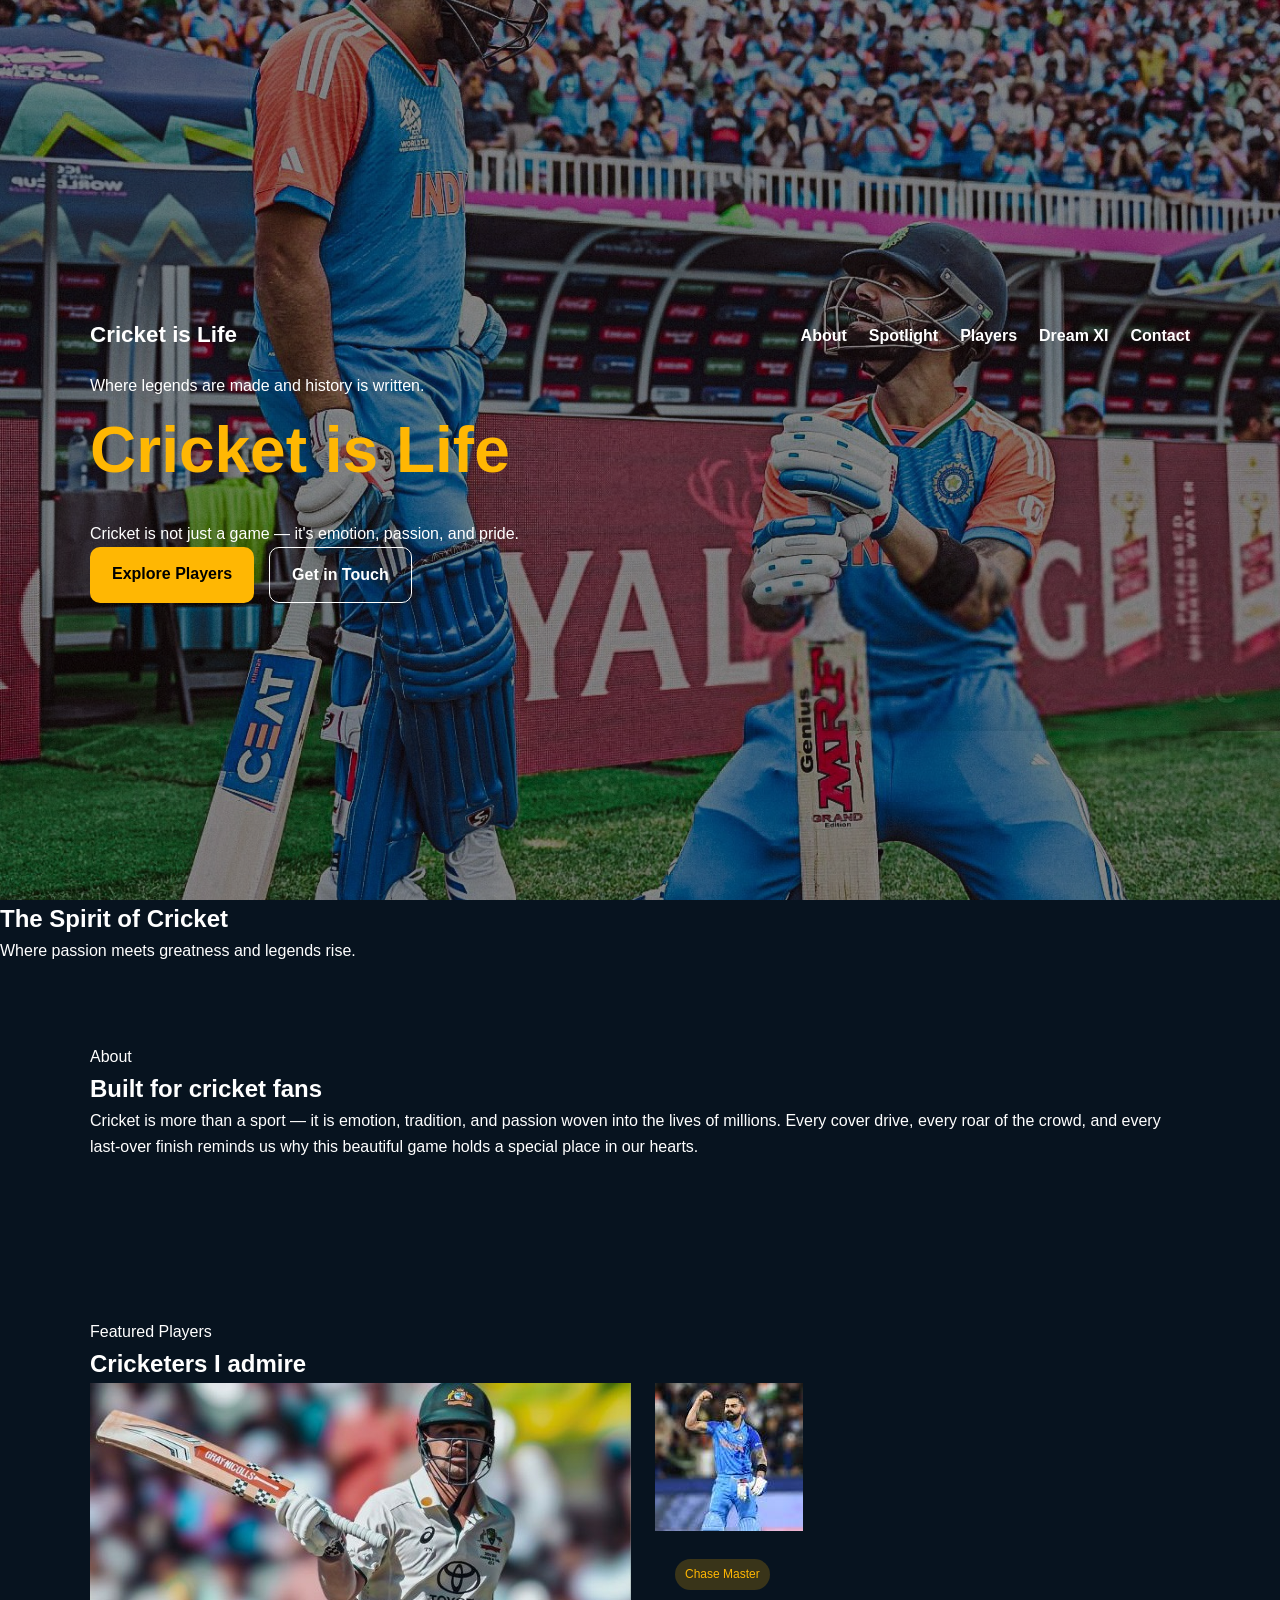
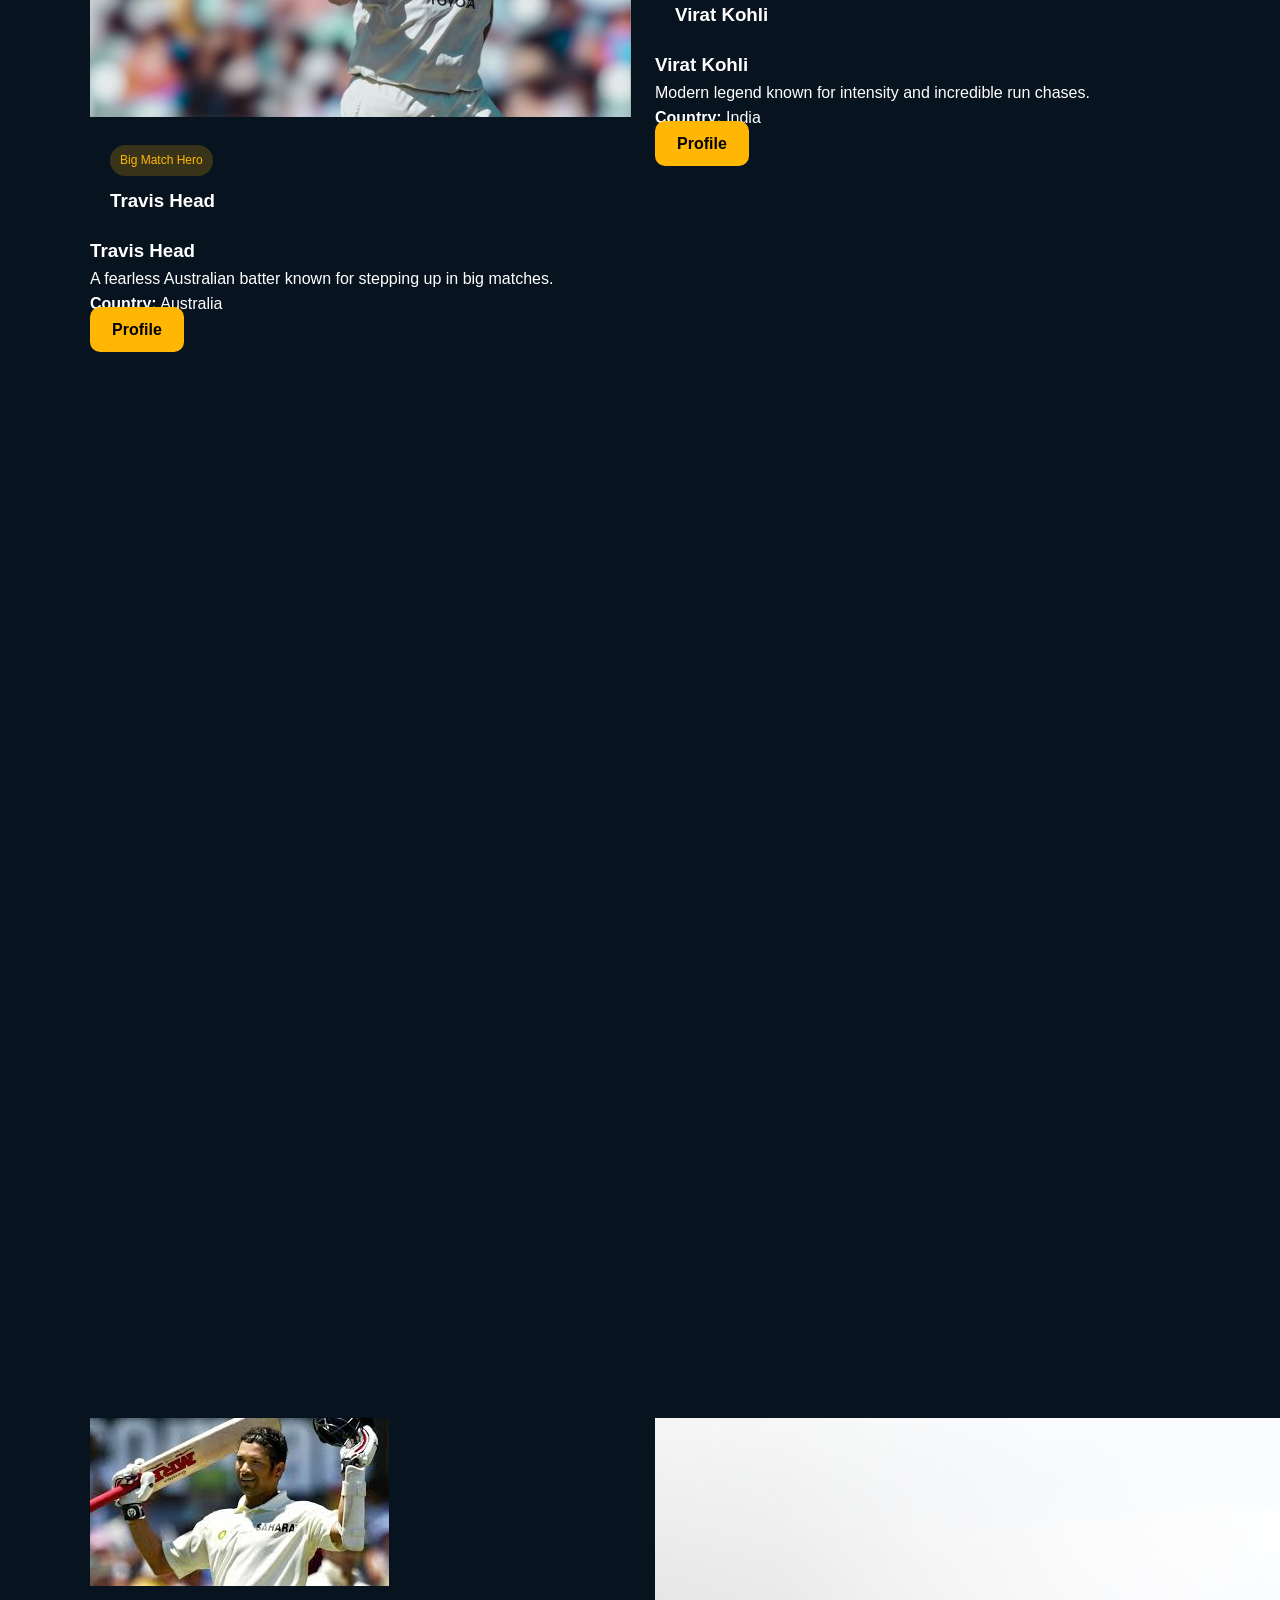
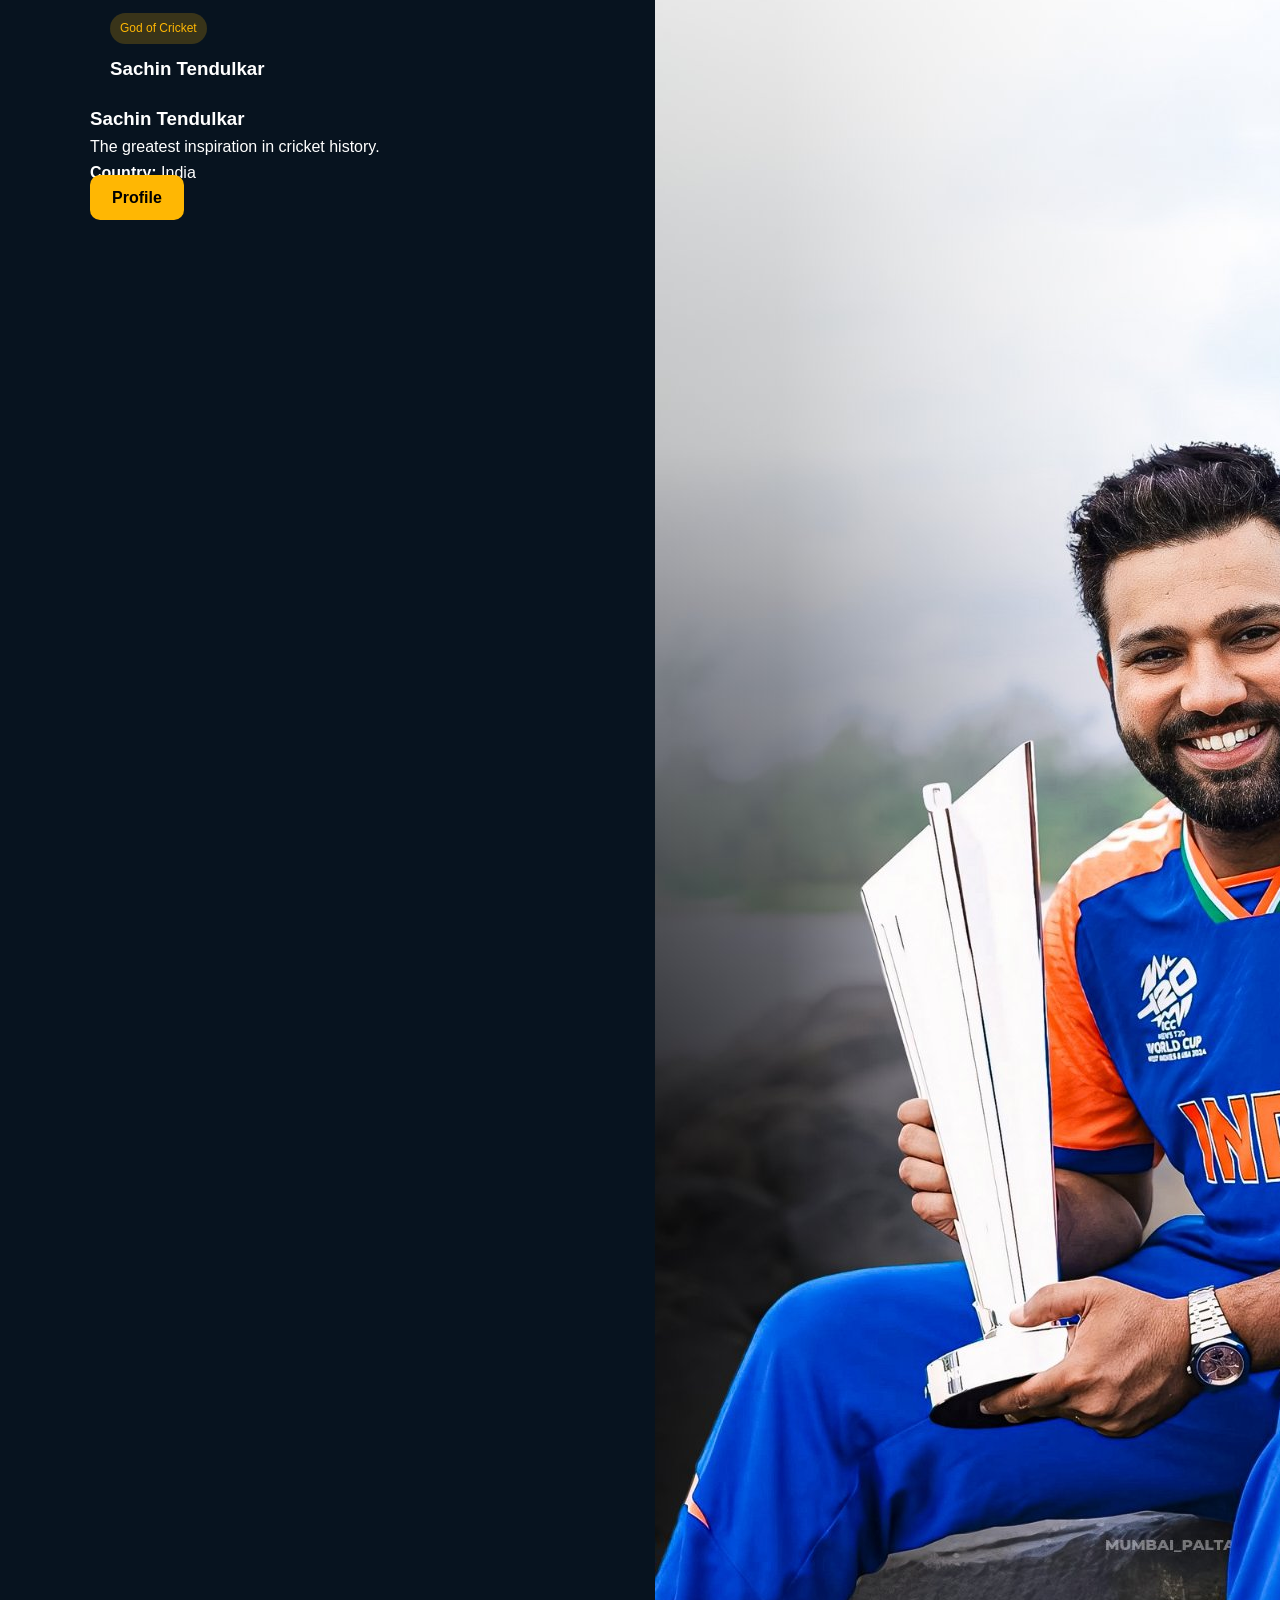
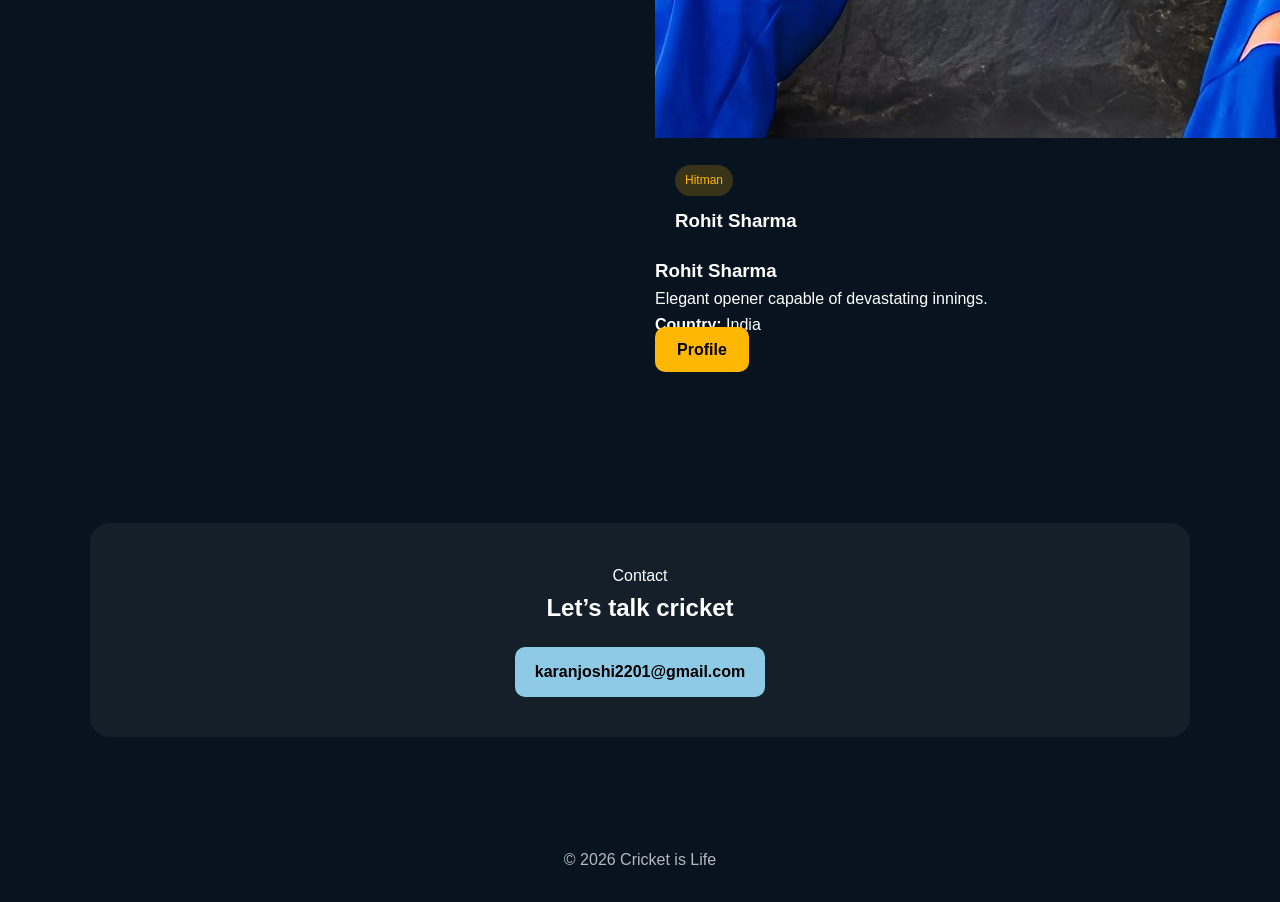
==== index.html @ 0ea95183 "Update index.html" ====
<!DOCTYPE html>
<html lang="en">
<head>
<meta charset="UTF-8">
<meta name="viewport" content="width=device-width, initial-scale=1.0">
<title>Cricket is Life</title>
<link rel="stylesheet" href="style.css">
</head>

<body>

<header class="hero">
<div class="overlay"></div>

<div class="container">

<nav class="navbar">

<div class="logo">Cricket is Life</div>

<button class="menu-toggle" id="menu-toggle">☰</button>

<div class="nav-links" id="nav-links">
<a href="#about">About</a>
<a href="#spotlight">Spotlight</a>
<a href="#players">Players</a>
<a href="#dream-xi">Dream XI</a>
<a href="#contact">Contact</a>
</div>

</nav>

<div class="hero-content">

<p class="hero-text">Where legends are made and history is written.</p>

<h1 class="hero-title">Cricket is Life</h1>

<p class="hero-text">
Cricket is not just a game — it's emotion, passion, and pride.
</p>

<div class="hero-buttons">
<a href="#players" class="btn btn-primary">Explore Players</a>
<a href="#contact" class="btn btn-secondary">Get in Touch</a>
</div>

</div>
</div>
</header>

<section class="stadium-banner">
<div class="stadium-overlay">
<div class="stadium-content">
<h2>The Spirit of Cricket</h2>
<p>Where passion meets greatness and legends rise.</p>
</div>
</div>
</section>

<main>

<section id="about" class="section about">

<div class="container">

<div class="section-header">
<p class="section-label">About</p>
<h2>Built for cricket fans</h2>
</div>

<p>
Cricket is more than a sport — it is emotion, tradition, and passion woven
into the lives of millions. Every cover drive, every roar of the crowd,
and every last-over finish reminds us why this beautiful game holds a
special place in our hearts.
</p>

</div>
</section>

<section id="players" class="section players">

<div class="container">

<div class="section-header">
<p class="section-label">Featured Players</p>
<h2>Cricketers I admire</h2>
</div>

<div class="card-grid">

<!-- Travis Head -->

<div class="flip-card">
<div class="flip-card-inner">

<div class="flip-card-front">
<img src="head.jpg">
<div class="card-content">
<span class="badge">Big Match Hero</span>
<h3>Travis Head</h3>
</div>
</div>

<div class="flip-card-back">
<h3>Travis Head</h3>
<p>A fearless Australian batter known for stepping up in big matches.</p>
<p><strong>Country:</strong> Australia</p>
<a href="head.html" class="btn btn-primary">Profile</a>
</div>

</div>
</div>

<!-- Virat -->

<div class="flip-card">
<div class="flip-card-inner">

<div class="flip-card-front">
<img src="virat.jpg">
<div class="card-content">
<span class="badge">Chase Master</span>
<h3>Virat Kohli</h3>
</div>
</div>

<div class="flip-card-back">
<h3>Virat Kohli</h3>
<p>Modern legend known for intensity and incredible run chases.</p>
<p><strong>Country:</strong> India</p>
<a href="virat.html" class="btn btn-primary">Profile</a>
</div>

</div>
</div>

<!-- Dhoni -->

<div class="flip-card">
<div class="flip-card-inner">

<div class="flip-card-front">
<img src="dhoni.jpg">
<div class="card-content">
<span class="badge">Finisher</span>
<h3>MS Dhoni</h3>
</div>
</div>

<div class="flip-card-back">
<h3>MS Dhoni</h3>
<p>The calmest captain cricket has ever seen.</p>
<p><strong>Country:</strong> India</p>
<a href="dhoni.html" class="btn btn-primary">Profile</a>
</div>

</div>
</div>

<!-- Sachin -->

<div class="flip-card">
<div class="flip-card-inner">

<div class="flip-card-front">
<img src="sachin.jpg">
<div class="card-content">
<span class="badge">God of Cricket</span>
<h3>Sachin Tendulkar</h3>
</div>
</div>

<div class="flip-card-back">
<h3>Sachin Tendulkar</h3>
<p>The greatest inspiration in cricket history.</p>
<p><strong>Country:</strong> India</p>
<a href="sachin.html" class="btn btn-primary">Profile</a>
</div>

</div>
</div>

<!-- Rohit -->

<div class="flip-card">
<div class="flip-card-inner">

<div class="flip-card-front">
<img src="rohit.jpg">
<div class="card-content">
<span class="badge">Hitman</span>
<h3>Rohit Sharma</h3>
</div>
</div>

<div class="flip-card-back">
<h3>Rohit Sharma</h3>
<p>Elegant opener capable of devastating innings.</p>
<p><strong>Country:</strong> India</p>
<a href="rohit.html" class="btn btn-primary">Profile</a>
</div>

</div>
</div>

<!-- ABD -->

<div class="flip-card">
<div class="flip-card-inner">

<div class="flip-card-front">
<img src="abd.jpg">
<div class="card-content">
<span class="badge">Mr 360</span>
<h3>AB de Villiers</h3>
</div>
</div>

<div class="flip-card-back">
<h3>AB de Villiers</h3>
<p>The most creative batter of modern cricket.</p>
<p><strong>Country:</strong> South Africa</p>
<a href="abd.html" class="btn btn-primary">Profile</a>
</div>

</div>
</div>

</div>
</div>
</section>

<section id="contact" class="section contact">
<div class="container">
<div class="contact-box">
<p class="section-label">Contact</p>
<h2>Let’s talk cricket</h2>
<a href="mailto:karanjoshi2201@gmail.com" class="contact-button">
karanjoshi2201@gmail.com
</a>
</div>
</div>
</section>

</main>

<footer class="footer">
<p>© 2026 Cricket is Life</p>
</footer>

<script>

const menuToggle=document.getElementById("menu-toggle");
const navLinks=document.getElementById("nav-links");

menuToggle.addEventListener("click",()=>{
navLinks.classList.toggle("show");
});

</script>

</body>
</html>
---- style.css ----
*{
margin:0;
padding:0;
box-sizing:border-box;
}

html{
scroll-behavior:smooth;
}

body{
font-family:Arial,sans-serif;
background:#07131f;
color:white;
line-height:1.6;
}

.container{
width:min(1100px,92%);
margin:auto;
}

.section{
padding:80px 0;
}

.navbar{
position:sticky;
top:0;
display:flex;
justify-content:space-between;
align-items:center;
padding:20px 0;
z-index:1000;
}

.logo{
font-weight:800;
font-size:1.4rem;
}

.nav-links{
display:flex;
gap:22px;
}

.nav-links a{
color:white;
text-decoration:none;
font-weight:700;
}

.menu-toggle{
display:none;
font-size:1.5rem;
background:none;
border:none;
color:white;
cursor:pointer;
}

.hero{
min-height:100vh;
background:url("vk-rs-background.jpg") center/cover no-repeat;
display:flex;
align-items:center;
position:relative;
}

.overlay{
position:absolute;
inset:0;
background:rgba(0,0,0,.45);
}

.hero-content{
position:relative;
z-index:2;
}

.hero-title{
font-size:4rem;
margin-bottom:20px;
color:#ffb703;
}

.hero-buttons{
display:flex;
gap:15px;
}

.btn{
padding:14px 22px;
border-radius:10px;
text-decoration:none;
font-weight:bold;
}

.btn-primary{
background:#ffb703;
color:black;
}

.btn-secondary{
border:1px solid white;
color:white;
}

.card-grid{
display:grid;
grid-template-columns:repeat(3,1fr);
gap:24px;
}

.player-card{
background:rgba(255,255,255,.05);
border-radius:18px;
overflow:hidden;
transition:.35s;
}

.player-card img{
width:100%;
height:240px;
object-fit:cover;
}

.player-card:hover{
transform:translateY(-10px);
box-shadow:0 20px 40px rgba(0,0,0,.5);
}

.card-content{
padding:20px;
}

.badge{
display:inline-block;
background:#ffb70333;
color:#ffb703;
padding:6px 10px;
border-radius:999px;
font-size:.75rem;
margin-bottom:10px;
}

.spotlight-card{
display:grid;
grid-template-columns:1fr 1fr;
gap:30px;
background:rgba(255,255,255,.05);
border-radius:20px;
overflow:hidden;
}

.spotlight-image img{
height:350px;
object-fit:cover;
}

.spotlight-content{
padding:30px;
}

.dream-grid{
display:grid;
grid-template-columns:repeat(3,1fr);
gap:20px;
}

.dream-card{
background:rgba(255,255,255,.05);
padding:22px;
border-radius:18px;
}

.contact-box{
text-align:center;
background:rgba(255,255,255,.05);
padding:40px;
border-radius:20px;
}

.contact-button{
display:inline-block;
margin-top:20px;
background:#8ecae6;
color:black;
padding:12px 20px;
border-radius:10px;
text-decoration:none;
font-weight:bold;
}

.footer{
text-align:center;
padding:30px 0;
opacity:.7;
}

.reveal{
opacity:0;
transform:translateY(40px);
transition:1s;
}

.reveal.active{
opacity:1;
transform:translateY(0);
}

@media(max-width:768px){

.menu-toggle{
display:block;
}

.nav-links{
display:none;
flex-direction:column;
background:#07131f;
position:absolute;
top:70px;
right:0;
padding:20px;
border-radius:12px;
}

.nav-links.show{
display:flex;
}

.card-grid,
.dream-grid,
.spotlight-card{
grid-template-columns:1fr;
}

}
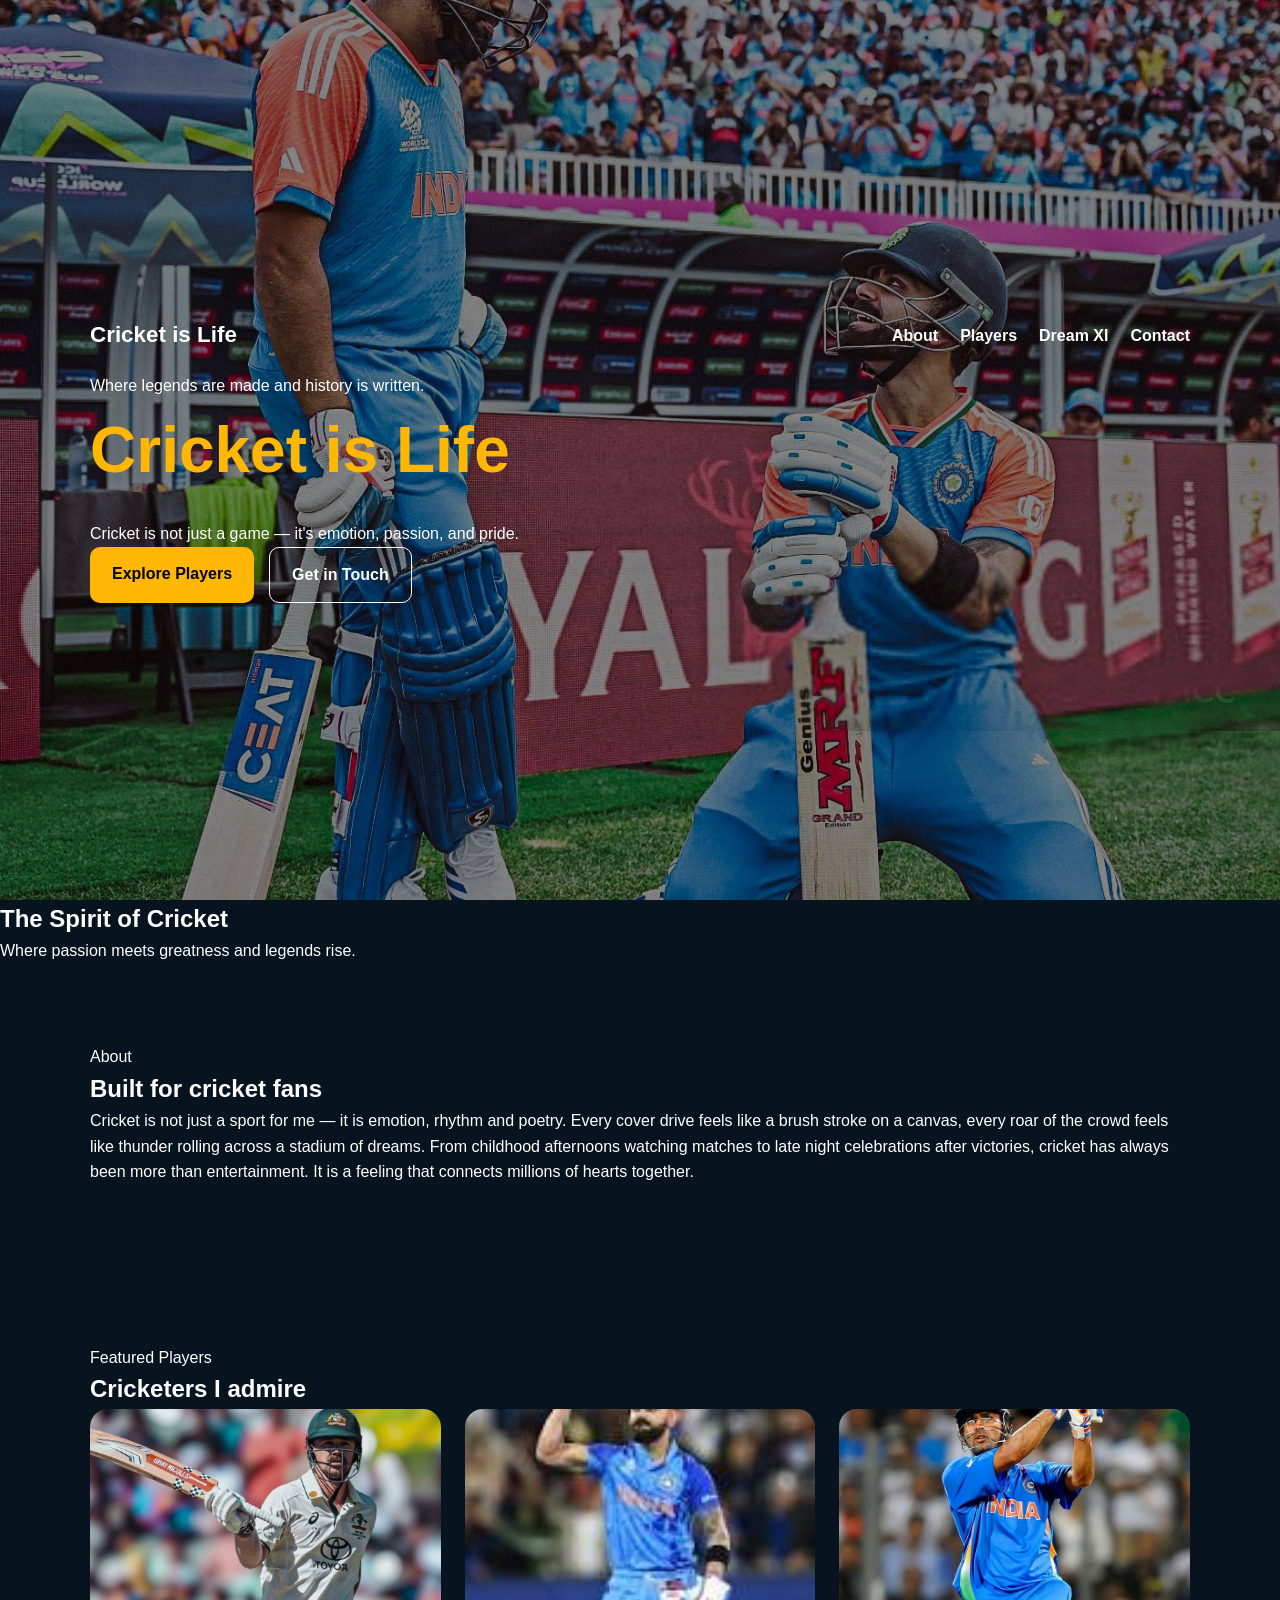
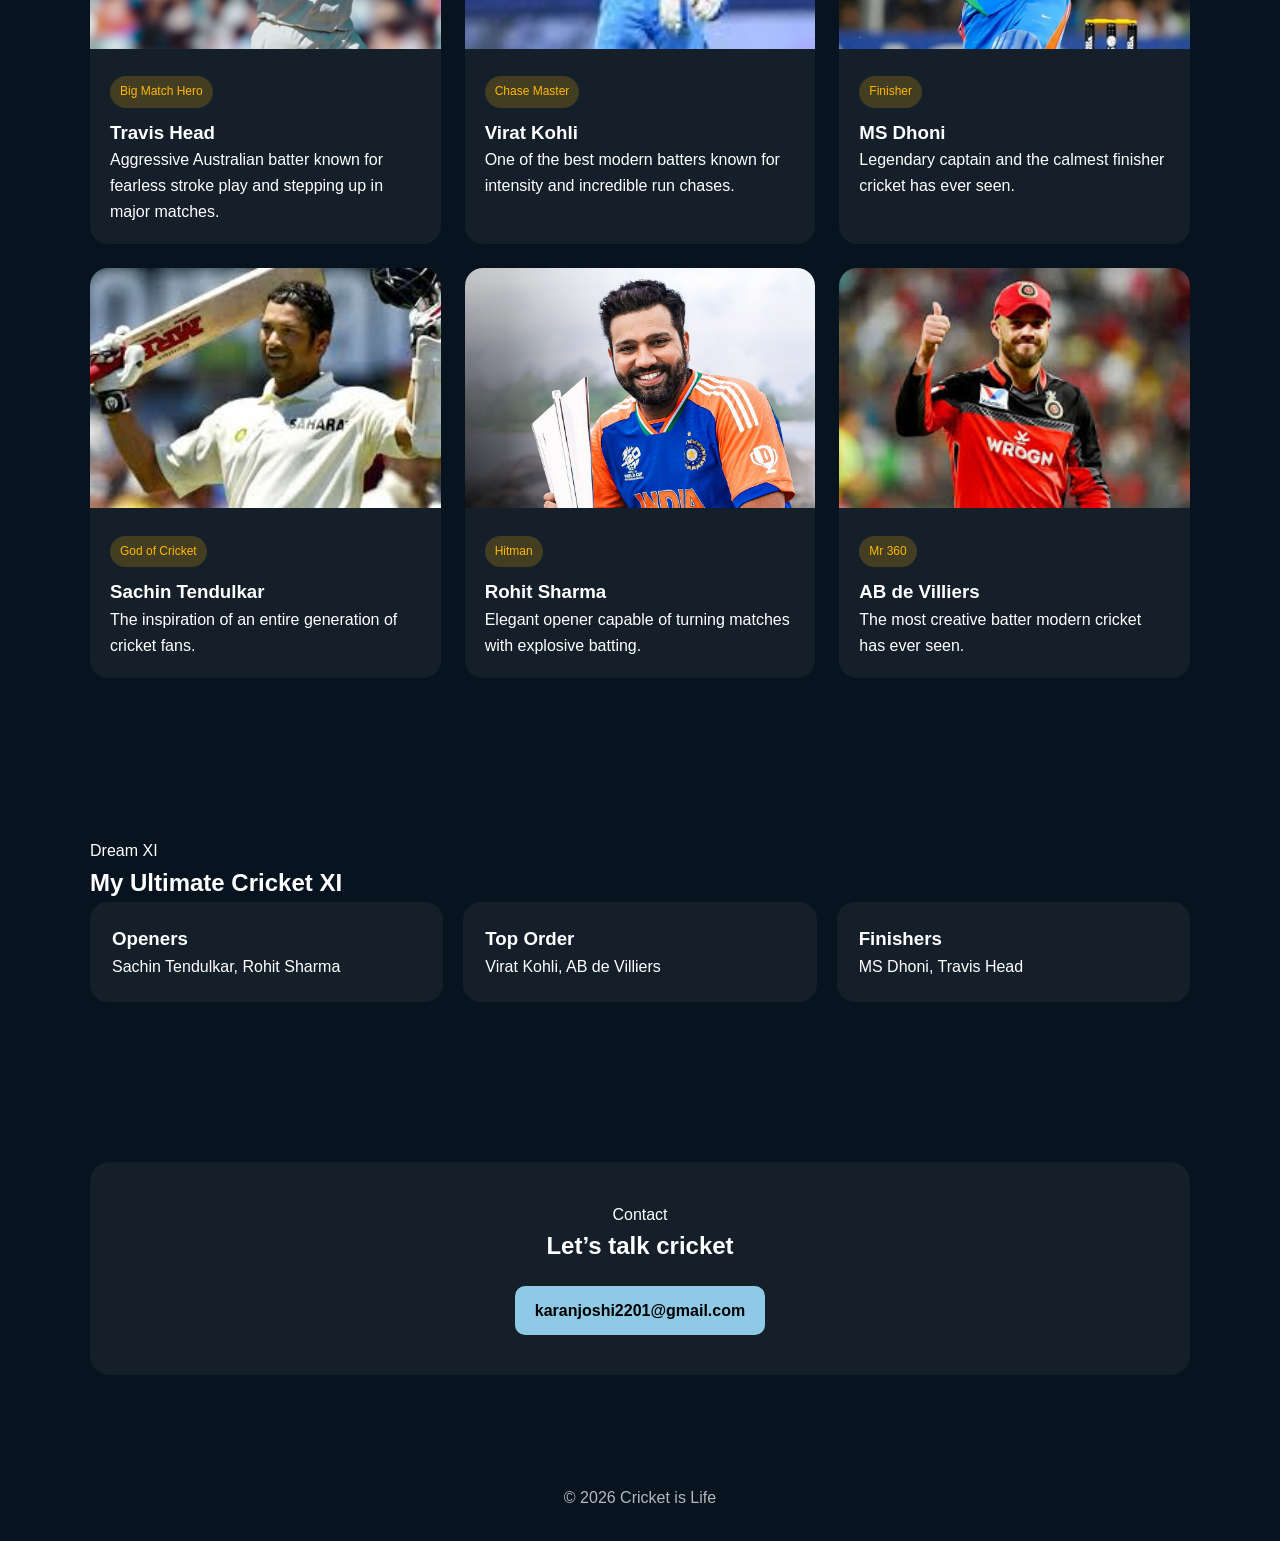
==== commit 7fd6b2ca: "Update index.html" ====
--- a/index.html
+++ b/index.html
@@ -10,6 +10,7 @@
 <body>
 
 <header class="hero">
+
 <div class="overlay"></div>
 
 <div class="container">
@@ -18,11 +19,8 @@
 
 <div class="logo">Cricket is Life</div>
 
-<button class="menu-toggle" id="menu-toggle">☰</button>
-
-<div class="nav-links" id="nav-links">
+<div class="nav-links">
 <a href="#about">About</a>
-<a href="#spotlight">Spotlight</a>
 <a href="#players">Players</a>
 <a href="#dream-xi">Dream XI</a>
 <a href="#contact">Contact</a>
@@ -30,6 +28,7 @@
 
 </nav>
 
+
 <div class="hero-content">
 
 <p class="hero-text">Where legends are made and history is written.</p>
@@ -46,17 +45,29 @@
 </div>
 
 </div>
+
 </div>
 </header>
 
+
+
 <section class="stadium-banner">
+
 <div class="stadium-overlay">
+
 <div class="stadium-content">
+
 <h2>The Spirit of Cricket</h2>
+
 <p>Where passion meets greatness and legends rise.</p>
-</div>
-</div>
-</section>
+
+</div>
+
+</div>
+
+</section>
+
+
 
 <main>
 
@@ -65,201 +76,232 @@
 <div class="container">
 
 <div class="section-header">
+
 <p class="section-label">About</p>
+
 <h2>Built for cricket fans</h2>
-</div>
-
-<p>
-Cricket is more than a sport — it is emotion, tradition, and passion woven
-into the lives of millions. Every cover drive, every roar of the crowd,
-and every last-over finish reminds us why this beautiful game holds a
-special place in our hearts.
-</p>
-
-</div>
-</section>
+
+</div>
+
+<p>
+Cricket is not just a sport for me — it is emotion, rhythm and poetry.
+Every cover drive feels like a brush stroke on a canvas, every roar of
+the crowd feels like thunder rolling across a stadium of dreams.
+From childhood afternoons watching matches to late night celebrations
+after victories, cricket has always been more than entertainment.
+It is a feeling that connects millions of hearts together.
+</p>
+
+</div>
+
+</section>
+
+
 
 <section id="players" class="section players">
 
 <div class="container">
 
 <div class="section-header">
+
 <p class="section-label">Featured Players</p>
+
 <h2>Cricketers I admire</h2>
+
 </div>
 
 <div class="card-grid">
 
-<!-- Travis Head -->
-
-<div class="flip-card">
-<div class="flip-card-inner">
-
-<div class="flip-card-front">
+
+<article class="player-card">
+
 <img src="head.jpg">
-<div class="card-content">
+
+<div class="card-content">
+
 <span class="badge">Big Match Hero</span>
+
 <h3>Travis Head</h3>
-</div>
-</div>
-
-<div class="flip-card-back">
-<h3>Travis Head</h3>
-<p>A fearless Australian batter known for stepping up in big matches.</p>
-<p><strong>Country:</strong> Australia</p>
-<a href="head.html" class="btn btn-primary">Profile</a>
-</div>
-
-</div>
-</div>
-
-<!-- Virat -->
-
-<div class="flip-card">
-<div class="flip-card-inner">
-
-<div class="flip-card-front">
+
+<p>
+Aggressive Australian batter known for fearless stroke play and
+stepping up in major matches.
+</p>
+
+</div>
+
+</article>
+
+
+<article class="player-card">
+
 <img src="virat.jpg">
-<div class="card-content">
+
+<div class="card-content">
+
 <span class="badge">Chase Master</span>
+
 <h3>Virat Kohli</h3>
-</div>
-</div>
-
-<div class="flip-card-back">
-<h3>Virat Kohli</h3>
-<p>Modern legend known for intensity and incredible run chases.</p>
-<p><strong>Country:</strong> India</p>
-<a href="virat.html" class="btn btn-primary">Profile</a>
-</div>
-
-</div>
-</div>
-
-<!-- Dhoni -->
-
-<div class="flip-card">
-<div class="flip-card-inner">
-
-<div class="flip-card-front">
+
+<p>
+One of the best modern batters known for intensity and
+incredible run chases.
+</p>
+
+</div>
+
+</article>
+
+
+<article class="player-card">
+
 <img src="dhoni.jpg">
-<div class="card-content">
+
+<div class="card-content">
+
 <span class="badge">Finisher</span>
+
 <h3>MS Dhoni</h3>
-</div>
-</div>
-
-<div class="flip-card-back">
-<h3>MS Dhoni</h3>
-<p>The calmest captain cricket has ever seen.</p>
-<p><strong>Country:</strong> India</p>
-<a href="dhoni.html" class="btn btn-primary">Profile</a>
-</div>
-
-</div>
-</div>
-
-<!-- Sachin -->
-
-<div class="flip-card">
-<div class="flip-card-inner">
-
-<div class="flip-card-front">
+
+<p>
+Legendary captain and the calmest finisher cricket has ever seen.
+</p>
+
+</div>
+
+</article>
+
+
+<article class="player-card">
+
 <img src="sachin.jpg">
-<div class="card-content">
+
+<div class="card-content">
+
 <span class="badge">God of Cricket</span>
+
 <h3>Sachin Tendulkar</h3>
-</div>
-</div>
-
-<div class="flip-card-back">
-<h3>Sachin Tendulkar</h3>
-<p>The greatest inspiration in cricket history.</p>
-<p><strong>Country:</strong> India</p>
-<a href="sachin.html" class="btn btn-primary">Profile</a>
-</div>
-
-</div>
-</div>
-
-<!-- Rohit -->
-
-<div class="flip-card">
-<div class="flip-card-inner">
-
-<div class="flip-card-front">
+
+<p>
+The inspiration of an entire generation of cricket fans.
+</p>
+
+</div>
+
+</article>
+
+
+<article class="player-card">
+
 <img src="rohit.jpg">
-<div class="card-content">
+
+<div class="card-content">
+
 <span class="badge">Hitman</span>
+
 <h3>Rohit Sharma</h3>
-</div>
-</div>
-
-<div class="flip-card-back">
-<h3>Rohit Sharma</h3>
-<p>Elegant opener capable of devastating innings.</p>
-<p><strong>Country:</strong> India</p>
-<a href="rohit.html" class="btn btn-primary">Profile</a>
-</div>
-
-</div>
-</div>
-
-<!-- ABD -->
-
-<div class="flip-card">
-<div class="flip-card-inner">
-
-<div class="flip-card-front">
+
+<p>
+Elegant opener capable of turning matches with explosive batting.
+</p>
+
+</div>
+
+</article>
+
+
+<article class="player-card">
+
 <img src="abd.jpg">
-<div class="card-content">
+
+<div class="card-content">
+
 <span class="badge">Mr 360</span>
+
 <h3>AB de Villiers</h3>
-</div>
-</div>
-
-<div class="flip-card-back">
-<h3>AB de Villiers</h3>
-<p>The most creative batter of modern cricket.</p>
-<p><strong>Country:</strong> South Africa</p>
-<a href="abd.html" class="btn btn-primary">Profile</a>
-</div>
-
-</div>
-</div>
-
-</div>
-</div>
-</section>
+
+<p>
+The most creative batter modern cricket has ever seen.
+</p>
+
+</div>
+
+</article>
+
+</div>
+
+</div>
+
+</section>
+
+
+
+<section id="dream-xi" class="section dream-xi">
+
+<div class="container">
+
+<div class="section-header">
+
+<p class="section-label">Dream XI</p>
+
+<h2>My Ultimate Cricket XI</h2>
+
+</div>
+
+<div class="dream-grid">
+
+<div class="dream-card">
+<h3>Openers</h3>
+<p>Sachin Tendulkar, Rohit Sharma</p>
+</div>
+
+<div class="dream-card">
+<h3>Top Order</h3>
+<p>Virat Kohli, AB de Villiers</p>
+</div>
+
+<div class="dream-card">
+<h3>Finishers</h3>
+<p>MS Dhoni, Travis Head</p>
+</div>
+
+</div>
+
+</div>
+
+</section>
+
+
 
 <section id="contact" class="section contact">
-<div class="container">
+
+<div class="container">
+
 <div class="contact-box">
+
 <p class="section-label">Contact</p>
+
 <h2>Let’s talk cricket</h2>
+
 <a href="mailto:karanjoshi2201@gmail.com" class="contact-button">
 karanjoshi2201@gmail.com
 </a>
-</div>
-</div>
+
+</div>
+
+</div>
+
 </section>
 
 </main>
 
+
+
 <footer class="footer">
+
 <p>© 2026 Cricket is Life</p>
+
 </footer>
-
-<script>
-
-const menuToggle=document.getElementById("menu-toggle");
-const navLinks=document.getElementById("nav-links");
-
-menuToggle.addEventListener("click",()=>{
-navLinks.classList.toggle("show");
-});
-
-</script>
 
 </body>
 </html>
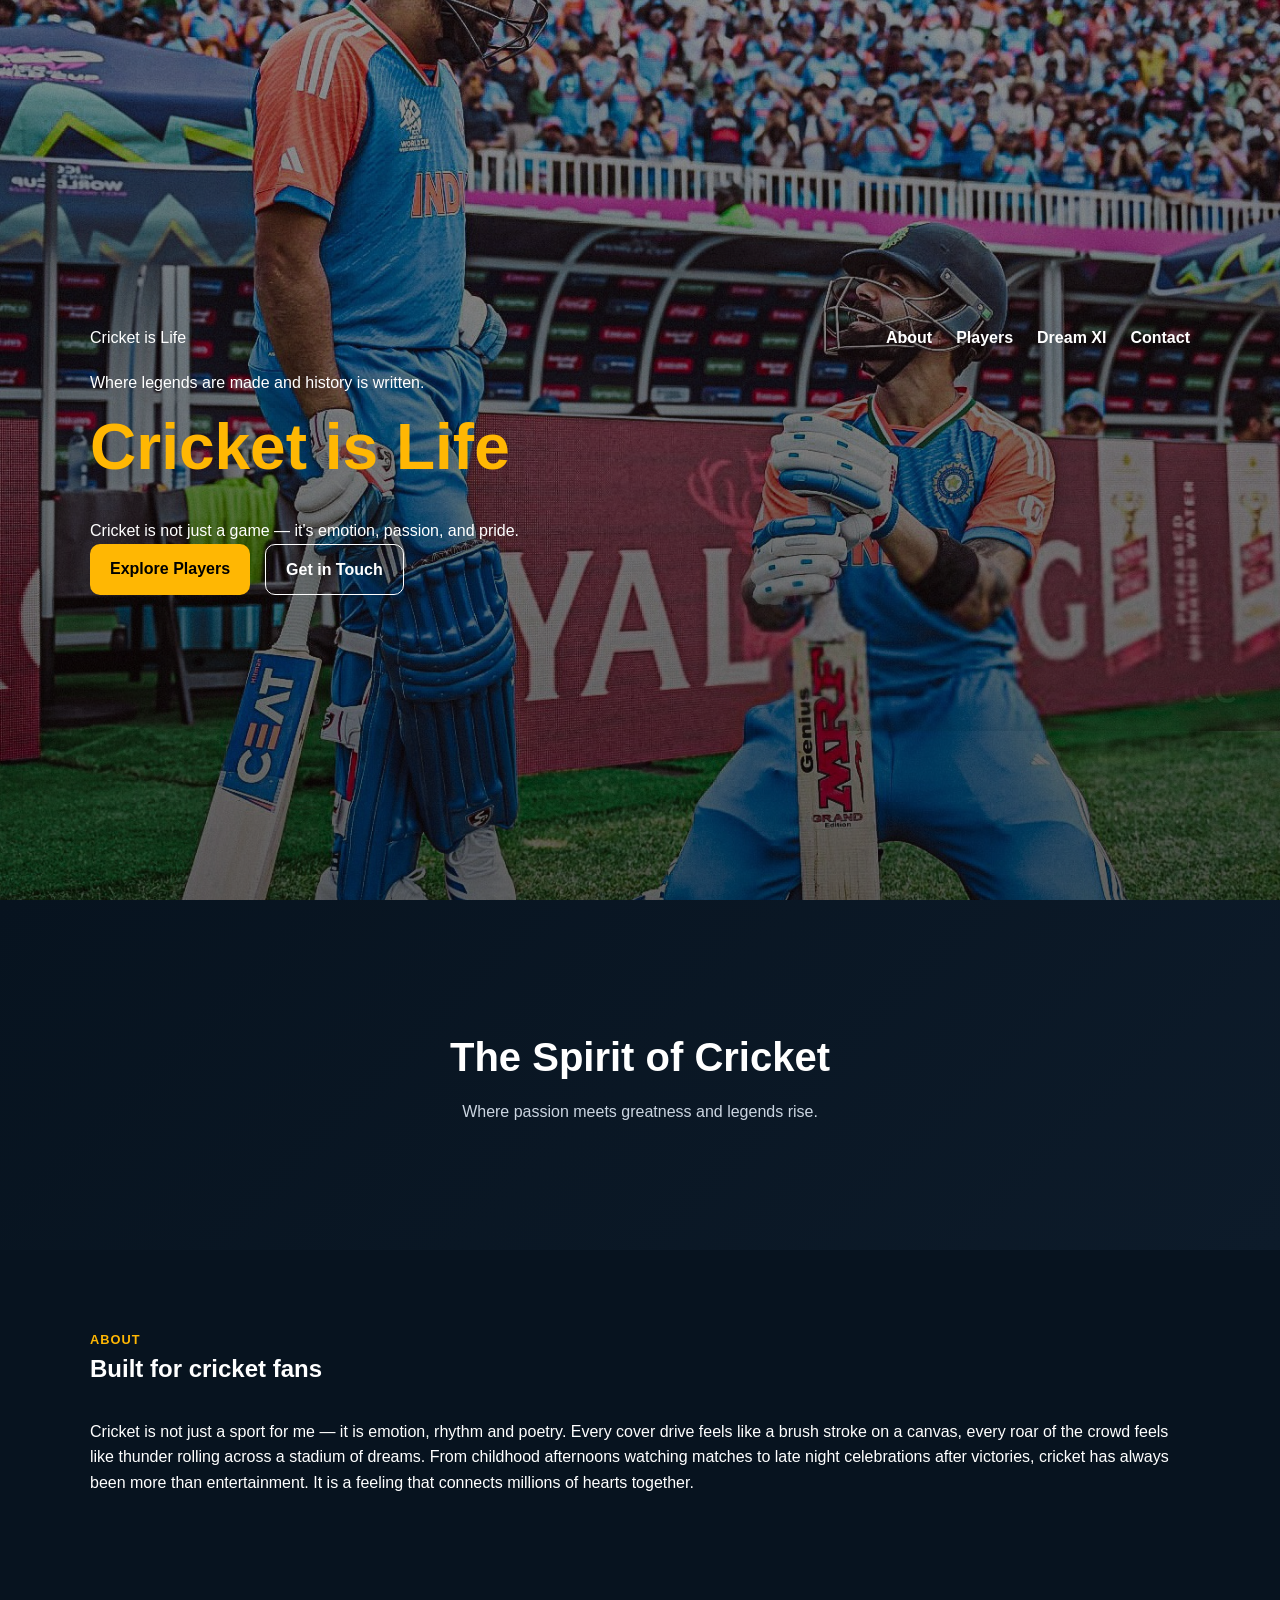
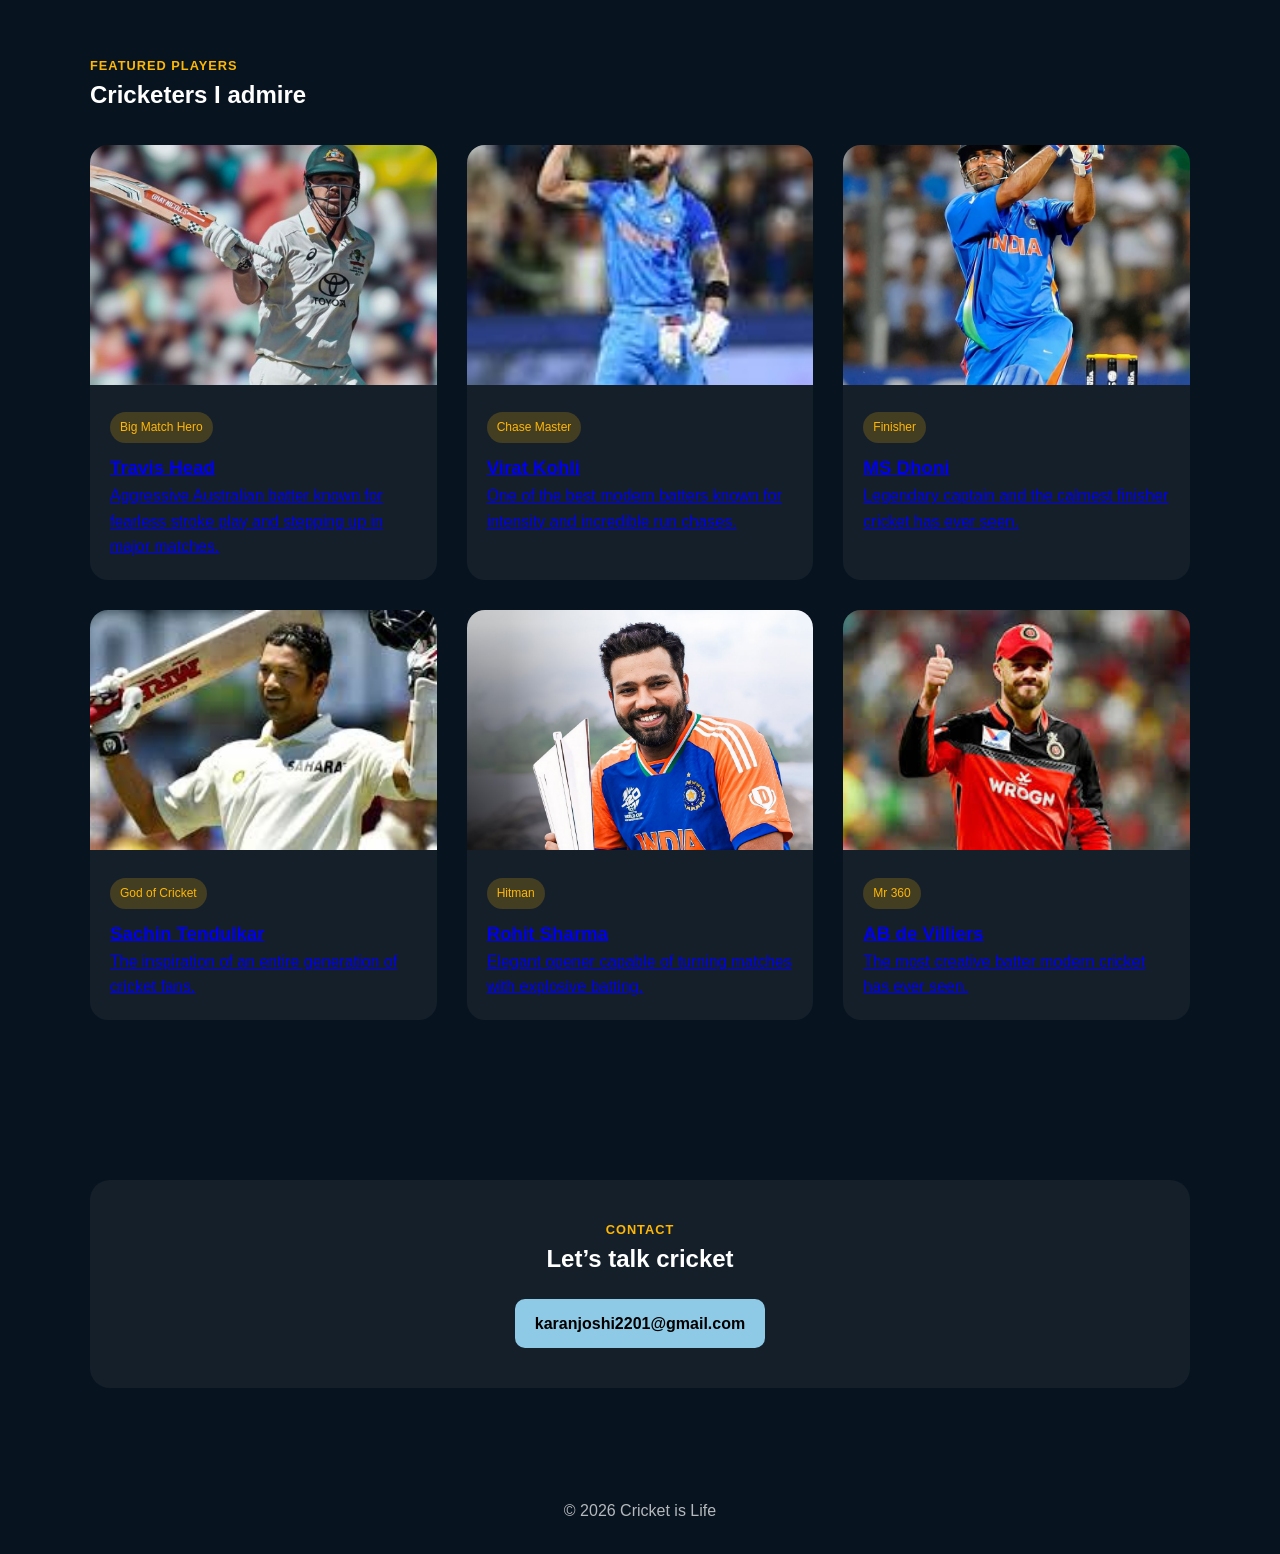
==== commit db3cc67a: "Update index.html" ====
--- a/index.html
+++ b/index.html
@@ -28,7 +28,6 @@
 
 </nav>
 
-
 <div class="hero-content">
 
 <p class="hero-text">Where legends are made and history is written.</p>
@@ -47,8 +46,8 @@
 </div>
 
 </div>
+
 </header>
-
 
 
 <section class="stadium-banner">
@@ -113,9 +112,13 @@
 <div class="card-grid">
 
 
-<article class="player-card">
-
-<img src="head.jpg">
+<!-- Travis Head -->
+
+<article class="player-card">
+
+<a href="head.html">
+
+<img src="head.jpg" alt="Travis Head">
 
 <div class="card-content">
 
@@ -130,12 +133,19 @@
 
 </div>
 
-</article>
-
-
-<article class="player-card">
-
-<img src="virat.jpg">
+</a>
+
+</article>
+
+
+
+<!-- Virat Kohli -->
+
+<article class="player-card">
+
+<a href="virat.html">
+
+<img src="virat.jpg" alt="Virat Kohli">
 
 <div class="card-content">
 
@@ -150,12 +160,19 @@
 
 </div>
 
-</article>
-
-
-<article class="player-card">
-
-<img src="dhoni.jpg">
+</a>
+
+</article>
+
+
+
+<!-- MS Dhoni -->
+
+<article class="player-card">
+
+<a href="dhoni.html">
+
+<img src="dhoni.jpg" alt="MS Dhoni">
 
 <div class="card-content">
 
@@ -169,12 +186,19 @@
 
 </div>
 
-</article>
-
-
-<article class="player-card">
-
-<img src="sachin.jpg">
+</a>
+
+</article>
+
+
+
+<!-- Sachin -->
+
+<article class="player-card">
+
+<a href="sachin.html">
+
+<img src="sachin.jpg" alt="Sachin Tendulkar">
 
 <div class="card-content">
 
@@ -188,12 +212,19 @@
 
 </div>
 
-</article>
-
-
-<article class="player-card">
-
-<img src="rohit.jpg">
+</a>
+
+</article>
+
+
+
+<!-- Rohit -->
+
+<article class="player-card">
+
+<a href="rohit.html">
+
+<img src="rohit.jpg" alt="Rohit Sharma">
 
 <div class="card-content">
 
@@ -207,12 +238,19 @@
 
 </div>
 
-</article>
-
-
-<article class="player-card">
-
-<img src="abd.jpg">
+</a>
+
+</article>
+
+
+
+<!-- ABD -->
+
+<article class="player-card">
+
+<a href="abd.html">
+
+<img src="abd.jpg" alt="AB de Villiers">
 
 <div class="card-content">
 
@@ -226,44 +264,10 @@
 
 </div>
 
-</article>
-
-</div>
-
-</div>
-
-</section>
-
-
-
-<section id="dream-xi" class="section dream-xi">
-
-<div class="container">
-
-<div class="section-header">
-
-<p class="section-label">Dream XI</p>
-
-<h2>My Ultimate Cricket XI</h2>
-
-</div>
-
-<div class="dream-grid">
-
-<div class="dream-card">
-<h3>Openers</h3>
-<p>Sachin Tendulkar, Rohit Sharma</p>
-</div>
-
-<div class="dream-card">
-<h3>Top Order</h3>
-<p>Virat Kohli, AB de Villiers</p>
-</div>
-
-<div class="dream-card">
-<h3>Finishers</h3>
-<p>MS Dhoni, Travis Head</p>
-</div>
+</a>
+
+</article>
+
 
 </div>
 
--- a/style.css
+++ b/style.css
@@ -4,12 +4,8 @@
 box-sizing:border-box;
 }
 
-html{
-scroll-behavior:smooth;
-}
-
 body{
-font-family:Arial,sans-serif;
+font-family:Arial;
 background:#07131f;
 color:white;
 line-height:1.6;
@@ -24,64 +20,54 @@
 padding:80px 0;
 }
 
+.section-header{
+margin-bottom:30px;
+}
+
+.section-label{
+color:#ffb703;
+font-weight:bold;
+font-size:0.8rem;
+letter-spacing:1px;
+text-transform:uppercase;
+}
+
 .navbar{
-position:sticky;
-top:0;
 display:flex;
 justify-content:space-between;
 align-items:center;
 padding:20px 0;
-z-index:1000;
-}
-
-.logo{
-font-weight:800;
-font-size:1.4rem;
 }
 
 .nav-links{
 display:flex;
-gap:22px;
+gap:24px;
 }
 
 .nav-links a{
 color:white;
 text-decoration:none;
-font-weight:700;
-}
-
-.menu-toggle{
-display:none;
-font-size:1.5rem;
-background:none;
-border:none;
-color:white;
-cursor:pointer;
+font-weight:bold;
 }
 
 .hero{
 min-height:100vh;
-background:url("vk-rs-background.jpg") center/cover no-repeat;
+
+background-image:
+linear-gradient(rgba(0,0,0,0.4),rgba(0,0,0,0.6)),
+url("vk-rs-background.jpg");
+
+background-size:cover;
+background-position:center;
+
 display:flex;
 align-items:center;
-position:relative;
-}
-
-.overlay{
-position:absolute;
-inset:0;
-background:rgba(0,0,0,.45);
-}
-
-.hero-content{
-position:relative;
-z-index:2;
 }
 
 .hero-title{
 font-size:4rem;
+color:#ffb703;
 margin-bottom:20px;
-color:#ffb703;
 }
 
 .hero-buttons{
@@ -90,33 +76,58 @@
 }
 
 .btn{
-padding:14px 22px;
+padding:12px 20px;
 border-radius:10px;
-text-decoration:none;
-font-weight:bold;
-}
-
-.btn-primary{
 background:#ffb703;
 color:black;
+font-weight:bold;
+text-decoration:none;
 }
 
 .btn-secondary{
+background:transparent;
 border:1px solid white;
 color:white;
+}
+
+.stadium-banner{
+height:350px;
+
+background:linear-gradient(
+135deg,
+#07131f,
+#0d1b2a
+);
+
+display:flex;
+align-items:center;
+justify-content:center;
+}
+
+.stadium-content{
+text-align:center;
+}
+
+.stadium-content h2{
+font-size:2.5rem;
+margin-bottom:10px;
+}
+
+.stadium-content p{
+color:#cbd5e1;
 }
 
 .card-grid{
 display:grid;
 grid-template-columns:repeat(3,1fr);
-gap:24px;
+gap:30px;
 }
 
 .player-card{
 background:rgba(255,255,255,.05);
 border-radius:18px;
 overflow:hidden;
-transition:.35s;
+transition:0.3s;
 }
 
 .player-card img{
@@ -126,8 +137,8 @@
 }
 
 .player-card:hover{
-transform:translateY(-10px);
-box-shadow:0 20px 40px rgba(0,0,0,.5);
+transform:translateY(-8px);
+box-shadow:0 20px 45px rgba(0,0,0,.5);
 }
 
 .card-content{
@@ -135,31 +146,13 @@
 }
 
 .badge{
-display:inline-block;
 background:#ffb70333;
 color:#ffb703;
 padding:6px 10px;
 border-radius:999px;
 font-size:.75rem;
 margin-bottom:10px;
-}
-
-.spotlight-card{
-display:grid;
-grid-template-columns:1fr 1fr;
-gap:30px;
-background:rgba(255,255,255,.05);
-border-radius:20px;
-overflow:hidden;
-}
-
-.spotlight-image img{
-height:350px;
-object-fit:cover;
-}
-
-.spotlight-content{
-padding:30px;
+display:inline-block;
 }
 
 .dream-grid{
@@ -170,15 +163,15 @@
 
 .dream-card{
 background:rgba(255,255,255,.05);
-padding:22px;
-border-radius:18px;
+padding:20px;
+border-radius:15px;
 }
 
 .contact-box{
-text-align:center;
 background:rgba(255,255,255,.05);
 padding:40px;
 border-radius:20px;
+text-align:center;
 }
 
 .contact-button{
@@ -194,46 +187,22 @@
 
 .footer{
 text-align:center;
-padding:30px 0;
+padding:30px;
 opacity:.7;
 }
 
-.reveal{
-opacity:0;
-transform:translateY(40px);
-transition:1s;
-}
-
-.reveal.active{
-opacity:1;
-transform:translateY(0);
-}
-
 @media(max-width:768px){
 
-.menu-toggle{
-display:block;
-}
-
-.nav-links{
-display:none;
-flex-direction:column;
-background:#07131f;
-position:absolute;
-top:70px;
-right:0;
-padding:20px;
-border-radius:12px;
-}
-
-.nav-links.show{
-display:flex;
-}
-
-.card-grid,
-.dream-grid,
-.spotlight-card{
+.card-grid{
 grid-template-columns:1fr;
 }
 
-}
+.dream-grid{
+grid-template-columns:1fr;
+}
+
+.hero-title{
+font-size:3rem;
+}
+
+}
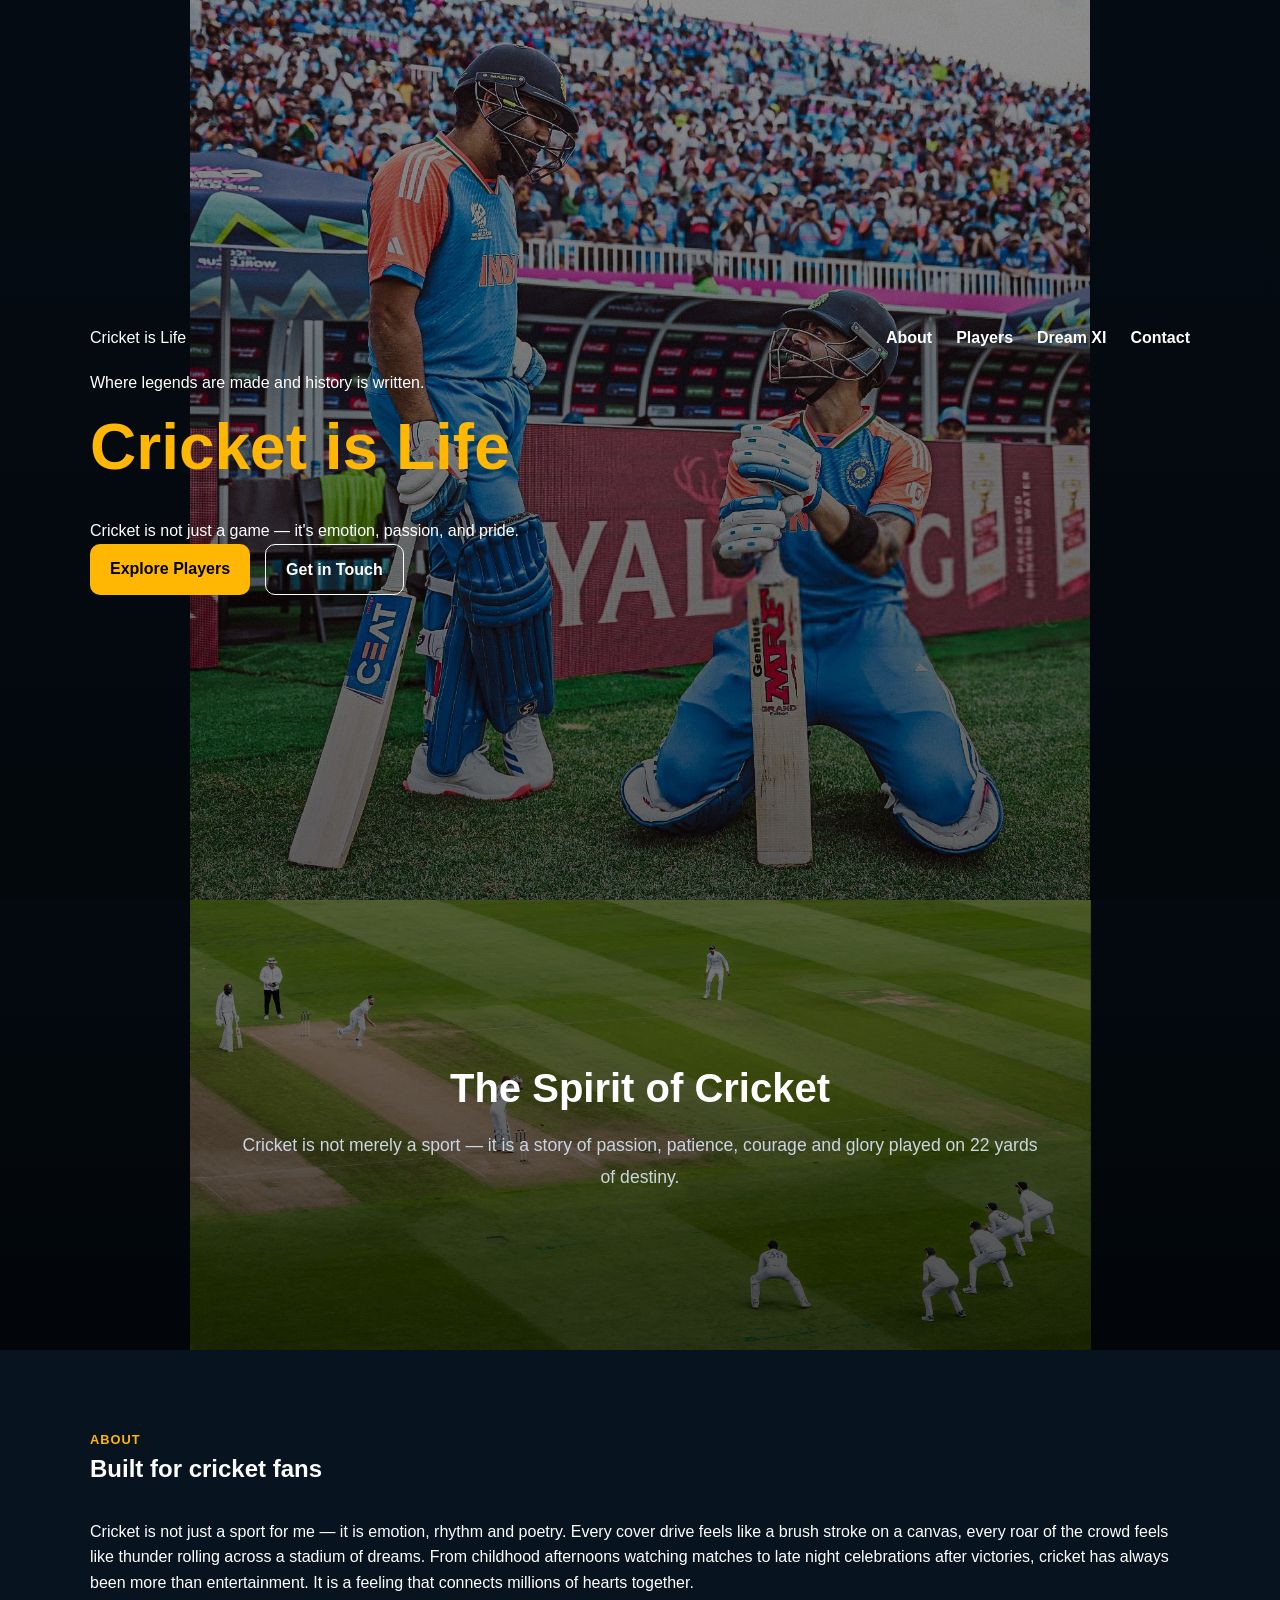
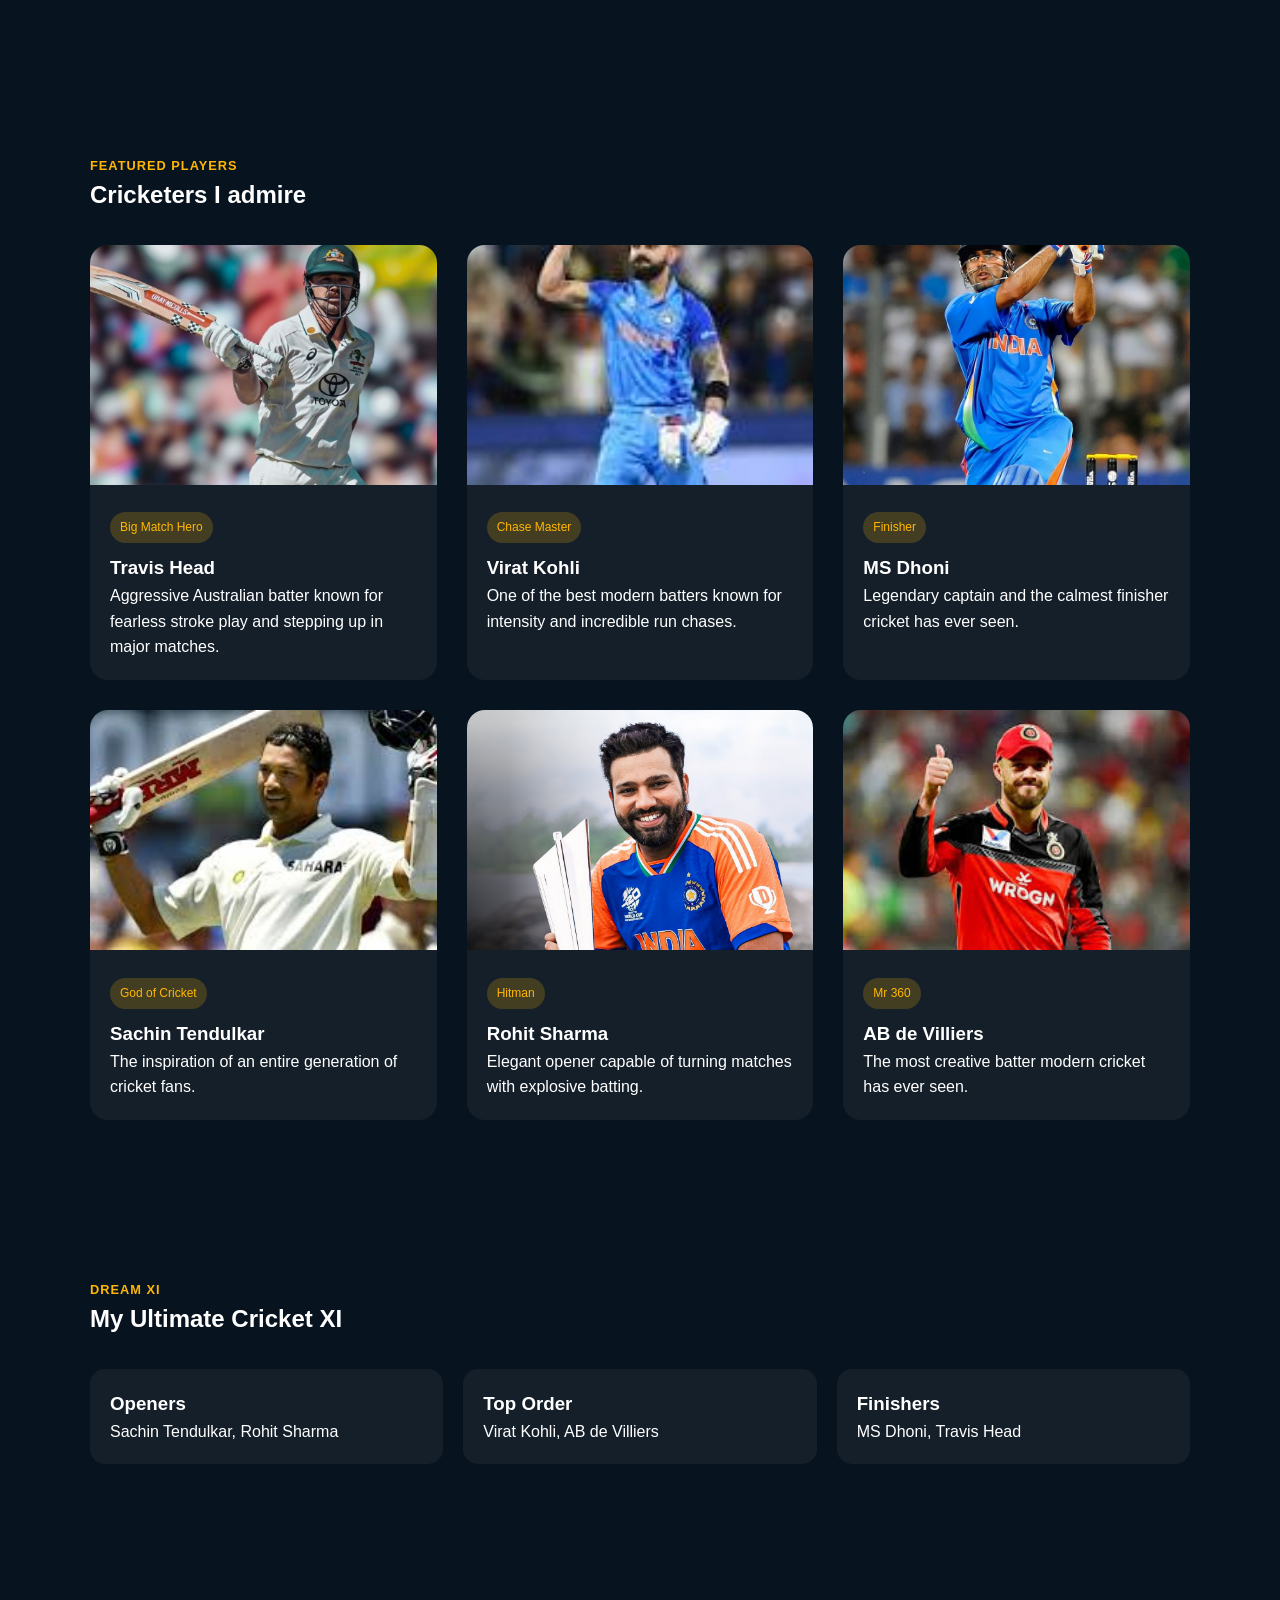
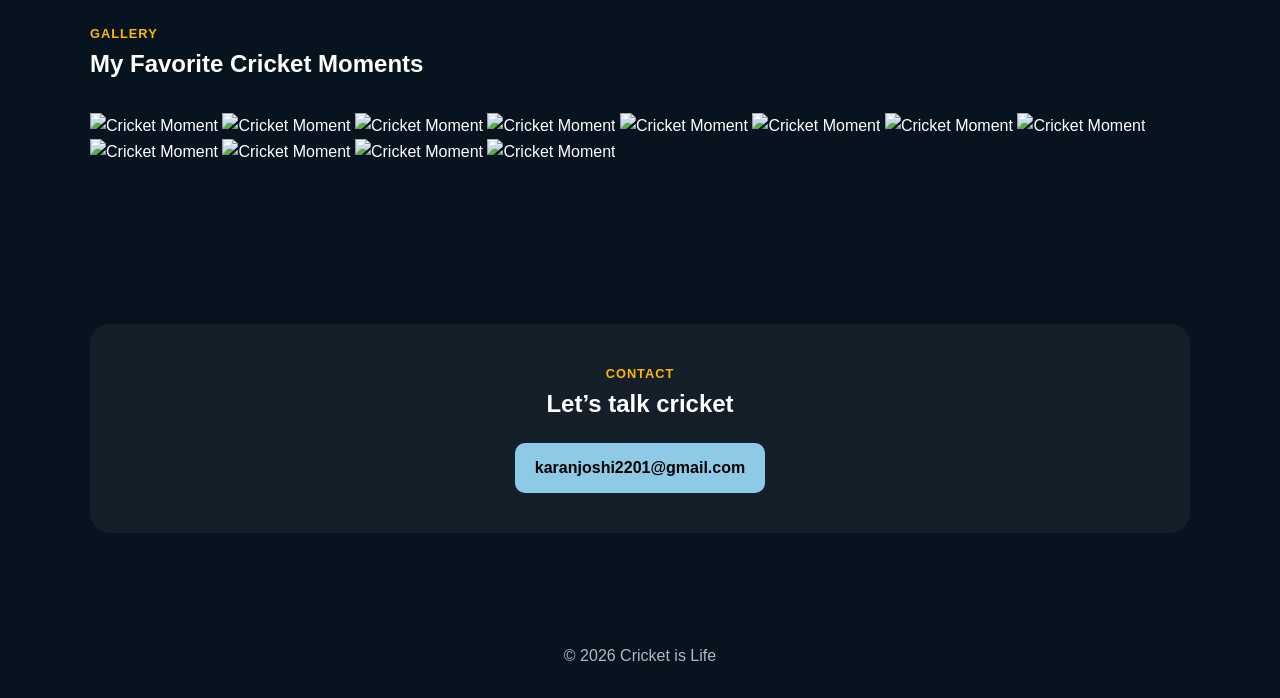
==== commit 09abcaf7: "Update index.html" ====
--- a/index.html
+++ b/index.html
@@ -58,7 +58,10 @@
 
 <h2>The Spirit of Cricket</h2>
 
-<p>Where passion meets greatness and legends rise.</p>
+<p>
+Cricket is not merely a sport — it is a story of passion,
+patience, courage and glory played on 22 yards of destiny.
+</p>
 
 </div>
 
@@ -277,6 +280,73 @@
 
 
 
+<section id="dream-xi" class="section dream-xi">
+
+<div class="container">
+
+<div class="section-header">
+
+<p class="section-label">Dream XI</p>
+
+<h2>My Ultimate Cricket XI</h2>
+
+</div>
+
+<div class="dream-grid">
+
+<div class="dream-card">
+<h3>Openers</h3>
+<p>Sachin Tendulkar, Rohit Sharma</p>
+</div>
+
+<div class="dream-card">
+<h3>Top Order</h3>
+<p>Virat Kohli, AB de Villiers</p>
+</div>
+
+<div class="dream-card">
+<h3>Finishers</h3>
+<p>MS Dhoni, Travis Head</p>
+</div>
+
+</div>
+
+</div>
+
+</section>
+
+<section id="gallery" class="section gallery">
+
+<div class="container">
+
+<div class="section-header">
+<p class="section-label">Gallery</p>
+<h2>My Favorite Cricket Moments</h2>
+</div>
+
+<div class="gallery-grid">
+
+<img src="gallery1.jpg" alt="Cricket Moment">
+<img src="gallery2.jpg" alt="Cricket Moment">
+<img src="gallery3.jpg" alt="Cricket Moment">
+<img src="gallery4.jpg" alt="Cricket Moment">
+
+<img src="gallery5.jpg" alt="Cricket Moment">
+<img src="gallery6.jpg" alt="Cricket Moment">
+<img src="gallery7.jpg" alt="Cricket Moment">
+<img src="gallery8.jpg" alt="Cricket Moment">
+
+<img src="gallery9.jpg" alt="Cricket Moment">
+<img src="gallery10.jpg" alt="Cricket Moment">
+<img src="gallery11.jpg" alt="Cricket Moment">
+<img src="gallery12.jpg" alt="Cricket Moment">
+
+</div>
+
+</div>
+
+</section>
+
 <section id="contact" class="section contact">
 
 <div class="container">
@@ -309,3 +379,4 @@
 
 </body>
 </html>
+
--- a/style.css
+++ b/style.css
@@ -57,8 +57,10 @@
 linear-gradient(rgba(0,0,0,0.4),rgba(0,0,0,0.6)),
 url("vk-rs-background.jpg");
 
-background-size:cover;
+background-size:contain;
 background-position:center;
+background-repeat:no-repeat;
+background-color:#07131f;
 
 display:flex;
 align-items:center;
@@ -91,21 +93,34 @@
 }
 
 .stadium-banner{
-height:350px;
-
-background:linear-gradient(
-135deg,
-#07131f,
-#0d1b2a
-);
+height:450px;
+
+background-image:
+linear-gradient(rgba(0,0,0,0.5),rgba(0,0,0,0.7)),
+url("stadium.jpg");
+
+background-size:contain;
+background-position:center;
+background-repeat:no-repeat;
+background-color:#07131f;
 
 display:flex;
 align-items:center;
 justify-content:center;
+}
+
+.stadium-overlay{
+width:100%;
+height:100%;
+display:flex;
+align-items:center;
+justify-content:center;
+padding:20px;
 }
 
 .stadium-content{
 text-align:center;
+max-width:800px;
 }
 
 .stadium-content h2{
@@ -115,6 +130,8 @@
 
 .stadium-content p{
 color:#cbd5e1;
+font-size:1.1rem;
+line-height:1.8;
 }
 
 .card-grid{
@@ -205,4 +222,18 @@
 font-size:3rem;
 }
 
-}
+.stadium-content h2{
+font-size:2rem;
+}
+
+.stadium-content p{
+font-size:1rem;
+}
+
+}
+
+.player-card a{
+text-decoration:none;
+color:inherit;
+display:block;
+}
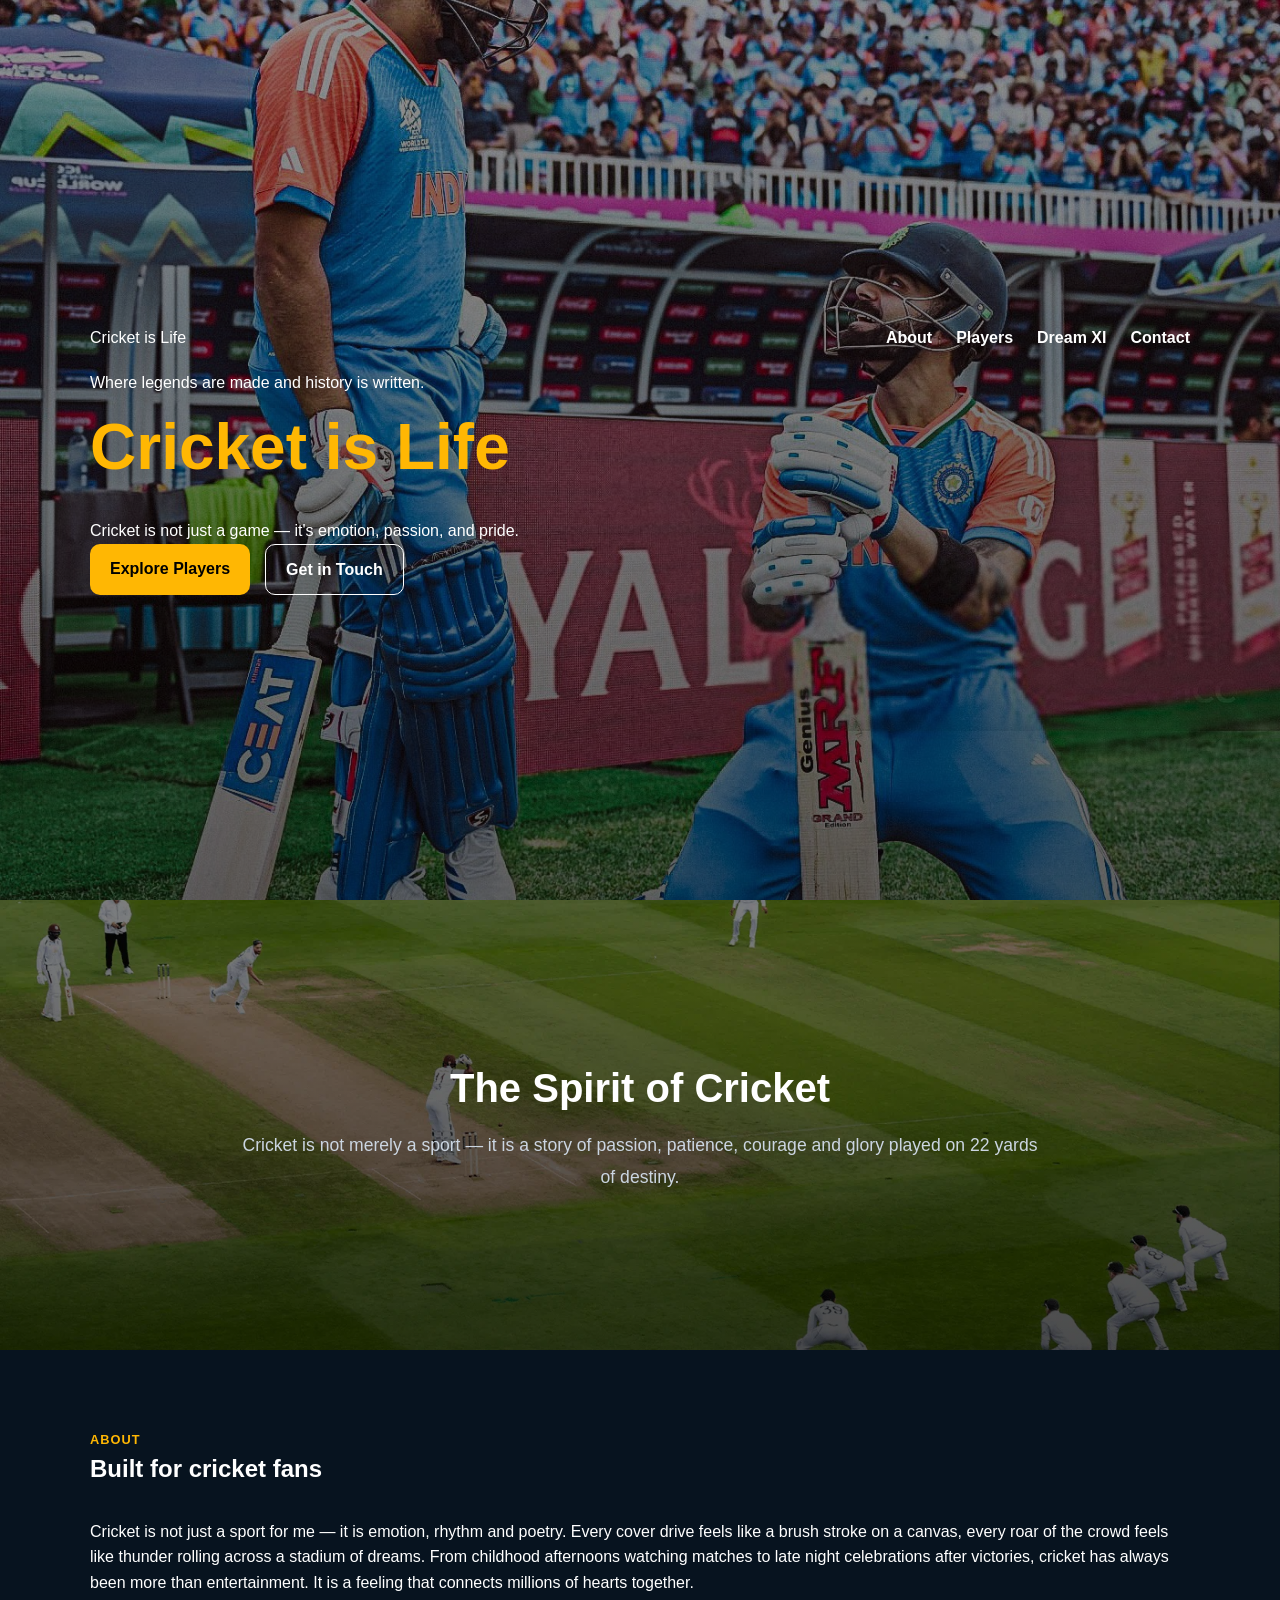
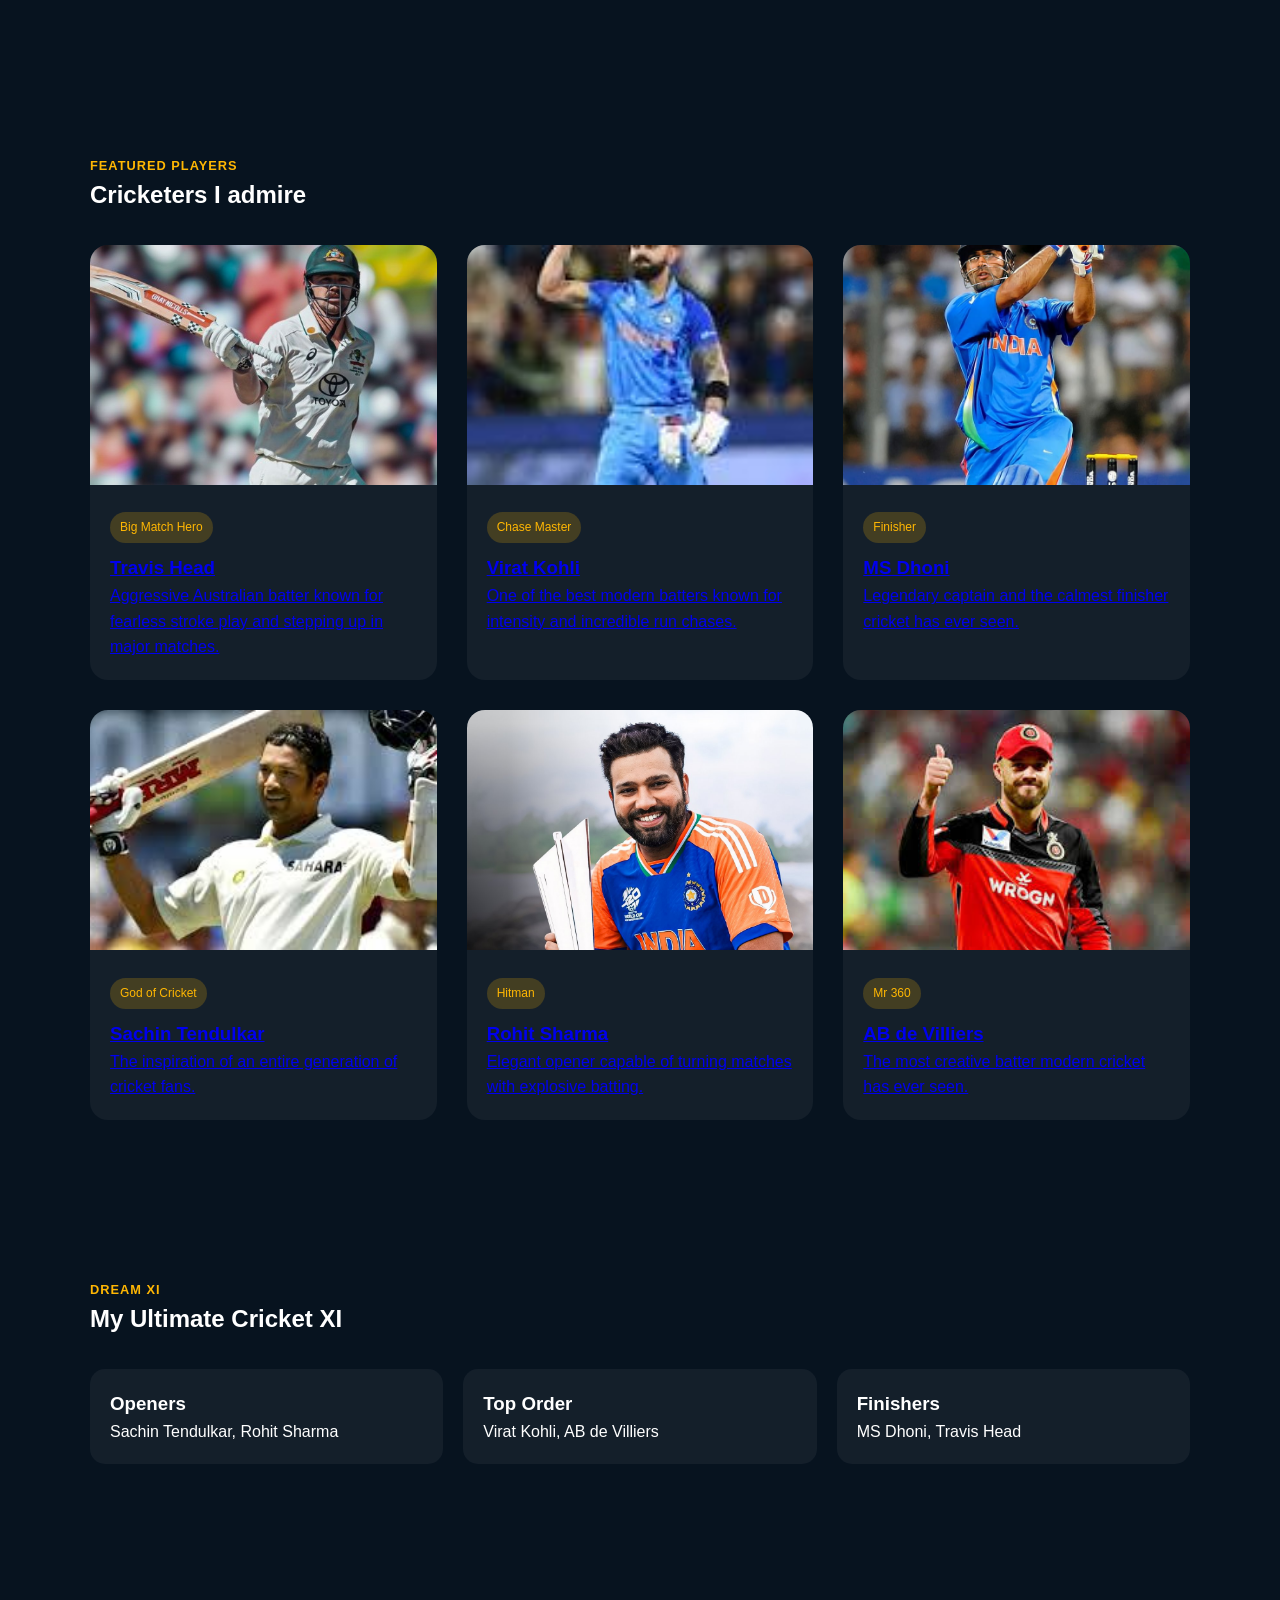
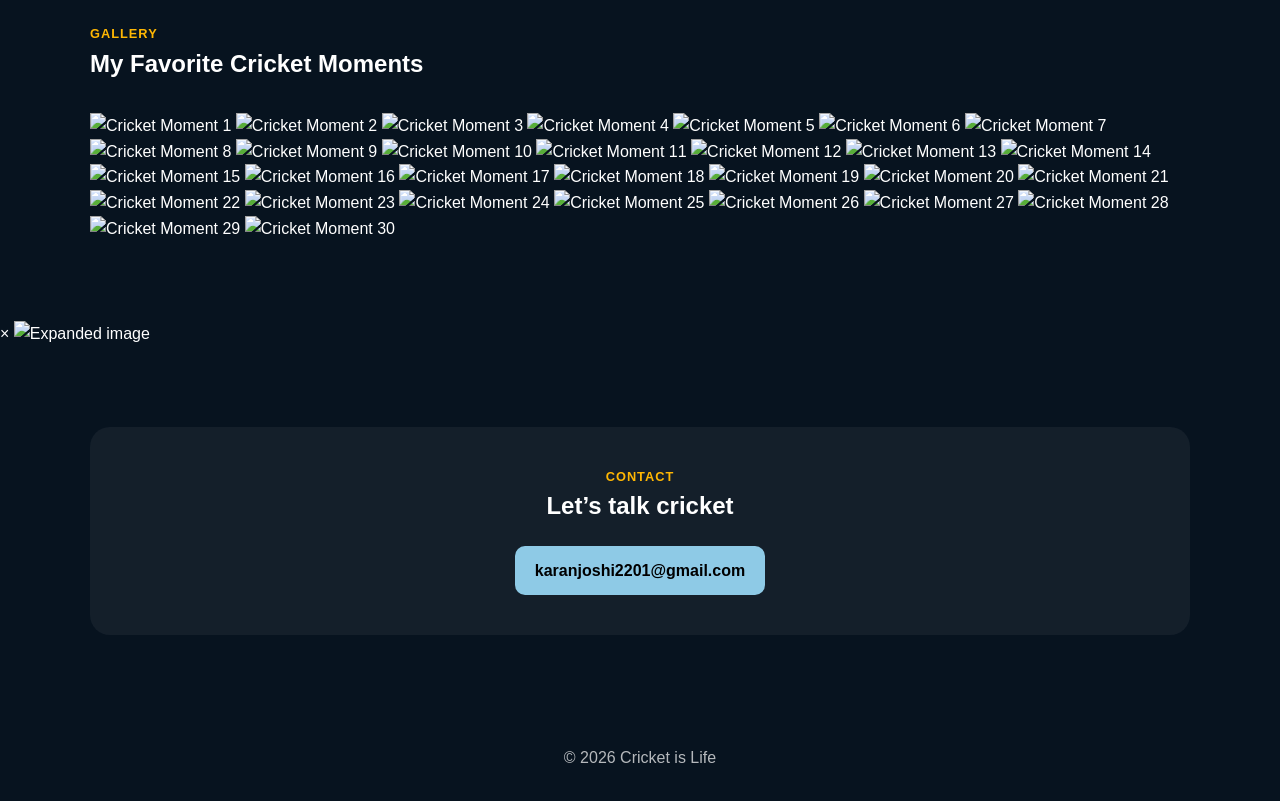
==== commit edfab004: "Update index.html" ====
--- a/index.html
+++ b/index.html
@@ -317,35 +317,56 @@
 
 <section id="gallery" class="section gallery">
 
-<div class="container">
-
-<div class="section-header">
-<p class="section-label">Gallery</p>
-<h2>My Favorite Cricket Moments</h2>
-</div>
-
-<div class="gallery-grid">
-
-<img src="gallery1.jpg" alt="Cricket Moment">
-<img src="gallery2.jpg" alt="Cricket Moment">
-<img src="gallery3.jpg" alt="Cricket Moment">
-<img src="gallery4.jpg" alt="Cricket Moment">
-
-<img src="gallery5.jpg" alt="Cricket Moment">
-<img src="gallery6.jpg" alt="Cricket Moment">
-<img src="gallery7.jpg" alt="Cricket Moment">
-<img src="gallery8.jpg" alt="Cricket Moment">
-
-<img src="gallery9.jpg" alt="Cricket Moment">
-<img src="gallery10.jpg" alt="Cricket Moment">
-<img src="gallery11.jpg" alt="Cricket Moment">
-<img src="gallery12.jpg" alt="Cricket Moment">
-
-</div>
-
-</div>
-
-</section>
+  <div class="container">
+
+    <div class="section-header">
+      <p class="section-label">Gallery</p>
+      <h2>My Favorite Cricket Moments</h2>
+    </div>
+
+    <div class="gallery-grid">
+
+<img src="gallery1.jpg" alt="Cricket Moment 1" class="gallery-image" loading="lazy">
+<img src="gallery2.jpg" alt="Cricket Moment 2" class="gallery-image" loading="lazy">
+<img src="gallery3.jpg" alt="Cricket Moment 3" class="gallery-image" loading="lazy">
+<img src="gallery4.jpg" alt="Cricket Moment 4" class="gallery-image" loading="lazy">
+<img src="gallery5.jpg" alt="Cricket Moment 5" class="gallery-image" loading="lazy">
+<img src="gallery6.jpg" alt="Cricket Moment 6" class="gallery-image" loading="lazy">
+<img src="gallery7.jpg" alt="Cricket Moment 7" class="gallery-image" loading="lazy">
+<img src="gallery8.jpg" alt="Cricket Moment 8" class="gallery-image" loading="lazy">
+<img src="gallery9.jpg" alt="Cricket Moment 9" class="gallery-image" loading="lazy">
+<img src="gallery10.jpg" alt="Cricket Moment 10" class="gallery-image" loading="lazy">
+
+<img src="gallery11.jpg" alt="Cricket Moment 11" class="gallery-image" loading="lazy">
+<img src="gallery12.jpg" alt="Cricket Moment 12" class="gallery-image" loading="lazy">
+<img src="gallery13.jpg" alt="Cricket Moment 13" class="gallery-image" loading="lazy">
+<img src="gallery14.jpg" alt="Cricket Moment 14" class="gallery-image" loading="lazy">
+<img src="gallery15.jpg" alt="Cricket Moment 15" class="gallery-image" loading="lazy">
+<img src="gallery16.jpg" alt="Cricket Moment 16" class="gallery-image" loading="lazy">
+<img src="gallery17.jpg" alt="Cricket Moment 17" class="gallery-image" loading="lazy">
+<img src="gallery18.jpg" alt="Cricket Moment 18" class="gallery-image" loading="lazy">
+<img src="gallery19.jpg" alt="Cricket Moment 19" class="gallery-image" loading="lazy">
+<img src="gallery20.jpg" alt="Cricket Moment 20" class="gallery-image" loading="lazy">
+
+<img src="gallery21.jpg" alt="Cricket Moment 21" class="gallery-image" loading="lazy">
+<img src="gallery22.jpg" alt="Cricket Moment 22" class="gallery-image" loading="lazy">
+<img src="gallery23.jpg" alt="Cricket Moment 23" class="gallery-image" loading="lazy">
+<img src="gallery24.jpg" alt="Cricket Moment 24" class="gallery-image" loading="lazy">
+<img src="gallery25.jpg" alt="Cricket Moment 25" class="gallery-image" loading="lazy">
+<img src="gallery26.jpg" alt="Cricket Moment 26" class="gallery-image" loading="lazy">
+<img src="gallery27.jpg" alt="Cricket Moment 27" class="gallery-image" loading="lazy">
+<img src="gallery28.jpg" alt="Cricket Moment 28" class="gallery-image" loading="lazy">
+<img src="gallery29.jpg" alt="Cricket Moment 29" class="gallery-image" loading="lazy">
+<img src="gallery30.jpg" alt="Cricket Moment 30" class="gallery-image" loading="lazy">
+      
+  </div>
+
+</section>
+
+<div class="lightbox" id="lightbox">
+  <span class="lightbox-close" id="lightbox-close">&times;</span>
+  <img class="lightbox-image" id="lightbox-image" src="" alt="Expanded image">
+</div>
 
 <section id="contact" class="section contact">
 
@@ -377,6 +398,33 @@
 
 </footer>
 
+
+<script>
+  const galleryImages = document.querySelectorAll(".gallery-image");
+  const lightbox = document.getElementById("lightbox");
+  const lightboxImage = document.getElementById("lightbox-image");
+  const lightboxClose = document.getElementById("lightbox-close");
+
+  galleryImages.forEach((image) => {
+    image.addEventListener("click", () => {
+      lightbox.classList.add("show");
+      lightboxImage.src = image.src;
+      lightboxImage.alt = image.alt;
+    });
+  });
+
+  lightboxClose.addEventListener("click", () => {
+    lightbox.classList.remove("show");
+  });
+
+  lightbox.addEventListener("click", (e) => {
+    if (e.target === lightbox) {
+      lightbox.classList.remove("show");
+    }
+  });
+</script>
+
 </body>
 </html>
 
+
--- a/style.css
+++ b/style.css
@@ -57,10 +57,9 @@
 linear-gradient(rgba(0,0,0,0.4),rgba(0,0,0,0.6)),
 url("vk-rs-background.jpg");
 
-background-size:contain;
+background-size:cover;
 background-position:center;
 background-repeat:no-repeat;
-background-color:#07131f;
 
 display:flex;
 align-items:center;
@@ -99,10 +98,9 @@
 linear-gradient(rgba(0,0,0,0.5),rgba(0,0,0,0.7)),
 url("stadium.jpg");
 
-background-size:contain;
+background-size:cover;
 background-position:center;
 background-repeat:no-repeat;
-background-color:#07131f;
 
 display:flex;
 align-items:center;
@@ -228,6 +226,9 @@
 
 .stadium-content p{
 font-size:1rem;
+
+.gallery-grid{
+grid-template-columns:repeat(2,1fr);  
 }
 
 }
@@ -237,3 +238,88 @@
 color:inherit;
 display:block;
 }
+
+.gallery-grid{
+display:grid;
+grid-template-columns:repeat(4,1fr);
+gap:20px;
+margin-top:30px;
+}
+
+.gallery-grid img{
+width:100%;
+height:230px;
+object-fit:cover;
+border-radius:15px;
+transition:0.3s;
+cursor:pointer;
+}
+
+.gallery-grid img:hover{
+transform:scale(1.06);
+box-shadow:0 18px 45px rgba(0,0,0,.6);
+}
+
+.gallery-grid{
+display:grid;
+grid-template-columns:repeat(4,1fr);
+gap:20px;
+margin-top:30px;
+}
+
+.gallery-grid img{
+width:100%;
+height:230px;
+object-fit:cover;
+border-radius:15px;
+transition:0.3s;
+cursor:pointer;
+}
+
+.gallery-grid img:hover{
+transform:scale(1.06);
+box-shadow:0 18px 45px rgba(0,0,0,.6);
+}
+
+.lightbox{
+position:fixed;
+inset:0;
+background:rgba(0,0,0,0.9);
+display:none;
+align-items:center;
+justify-content:center;
+z-index:9999;
+padding:20px;
+}
+
+.lightbox.show{
+display:flex;
+}
+
+.lightbox-image{
+max-width:90%;
+max-height:90%;
+border-radius:16px;
+box-shadow:0 20px 60px rgba(0,0,0,.7);
+}
+
+.lightbox-close{
+position:absolute;
+top:20px;
+right:30px;
+font-size:3rem;
+color:white;
+cursor:pointer;
+font-weight:bold;
+line-height:1;
+}
+
+@media(max-width:768px){
+
+.gallery-grid{
+grid-template-columns:repeat(2,1fr);
+}
+
+}  
+
+
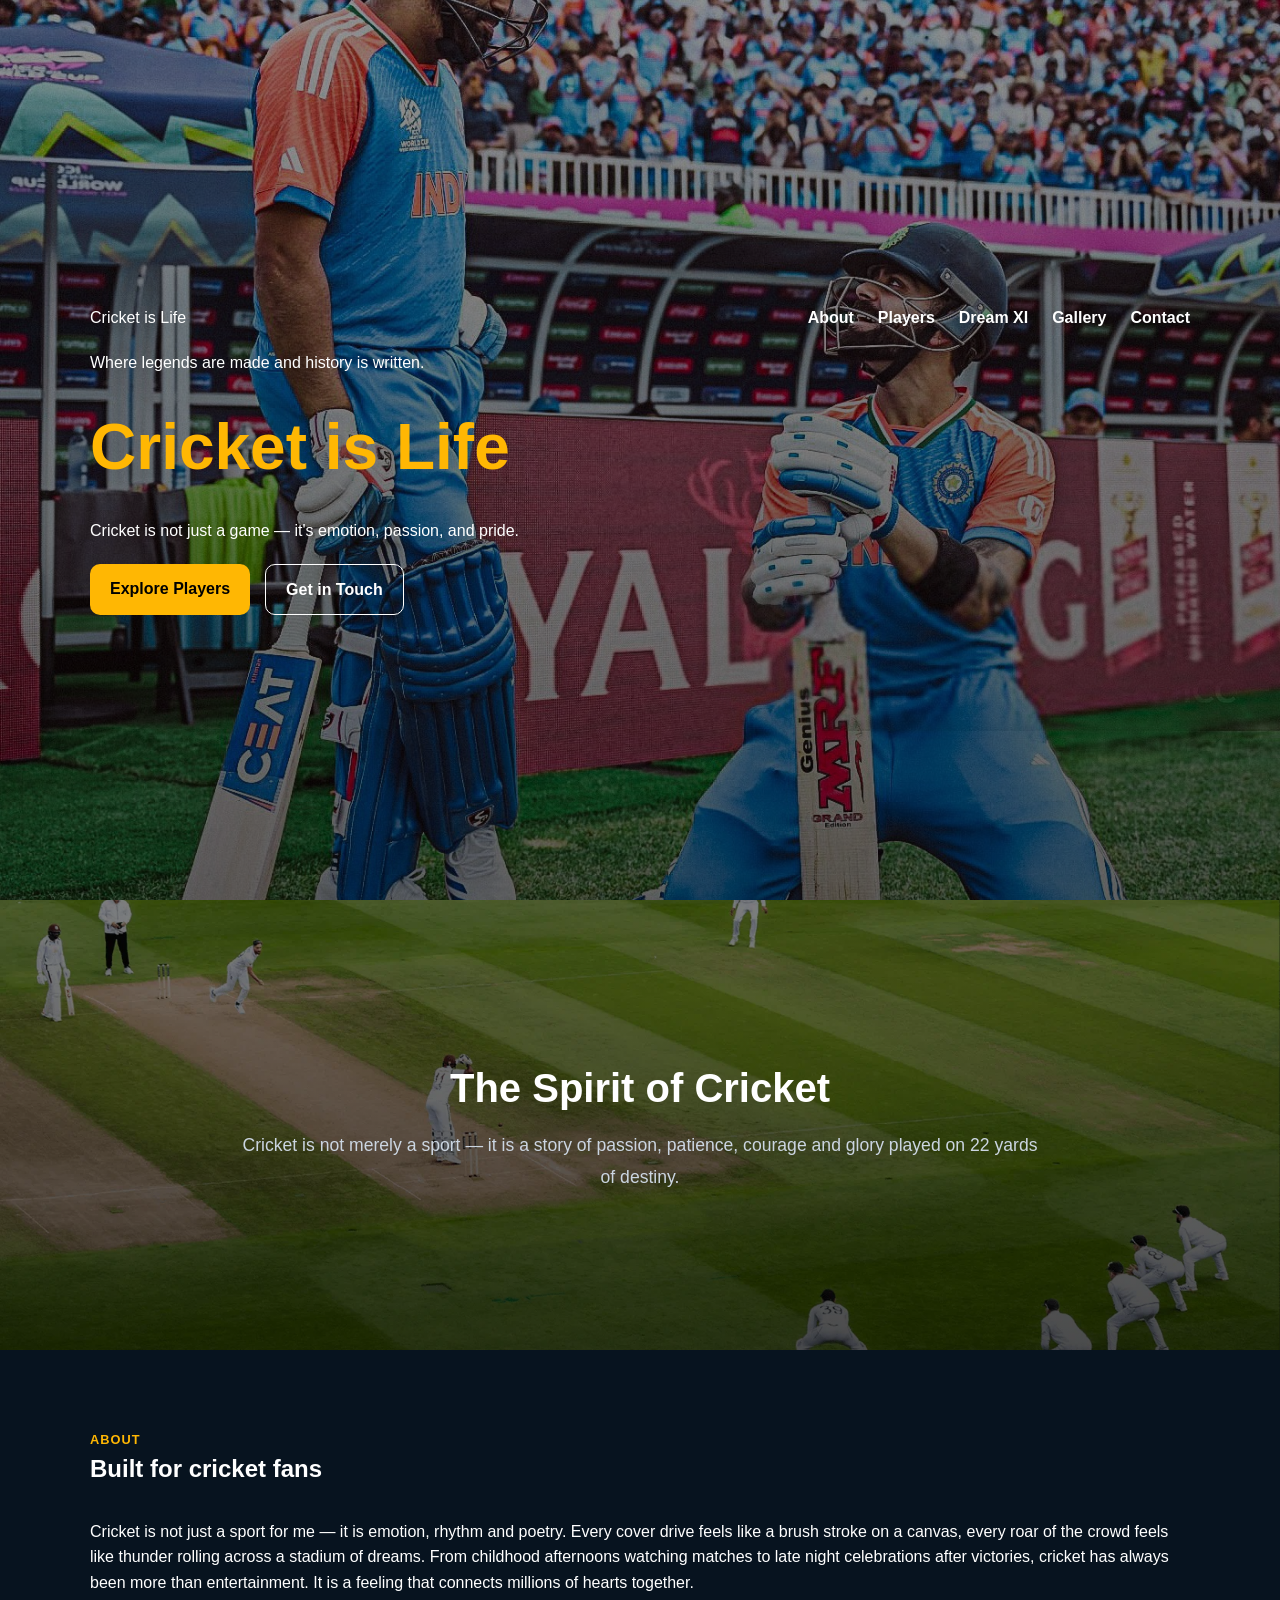
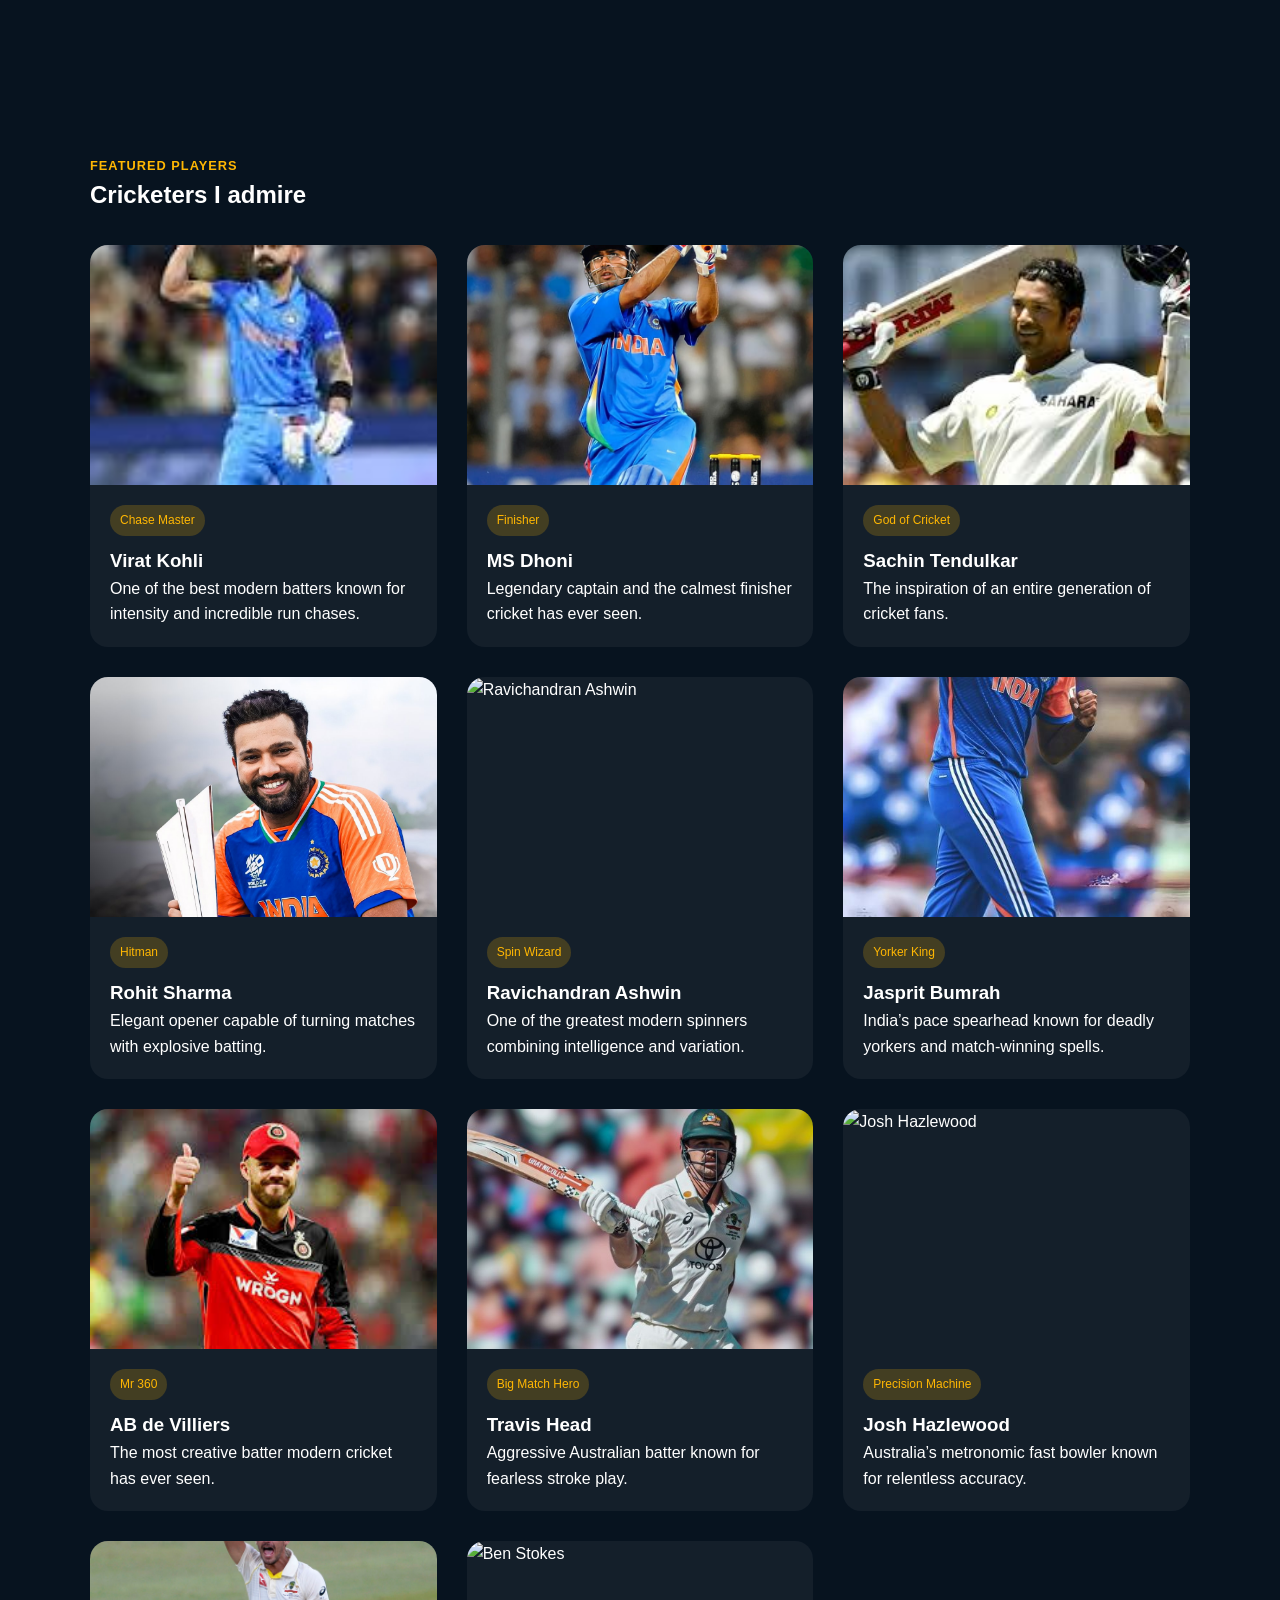
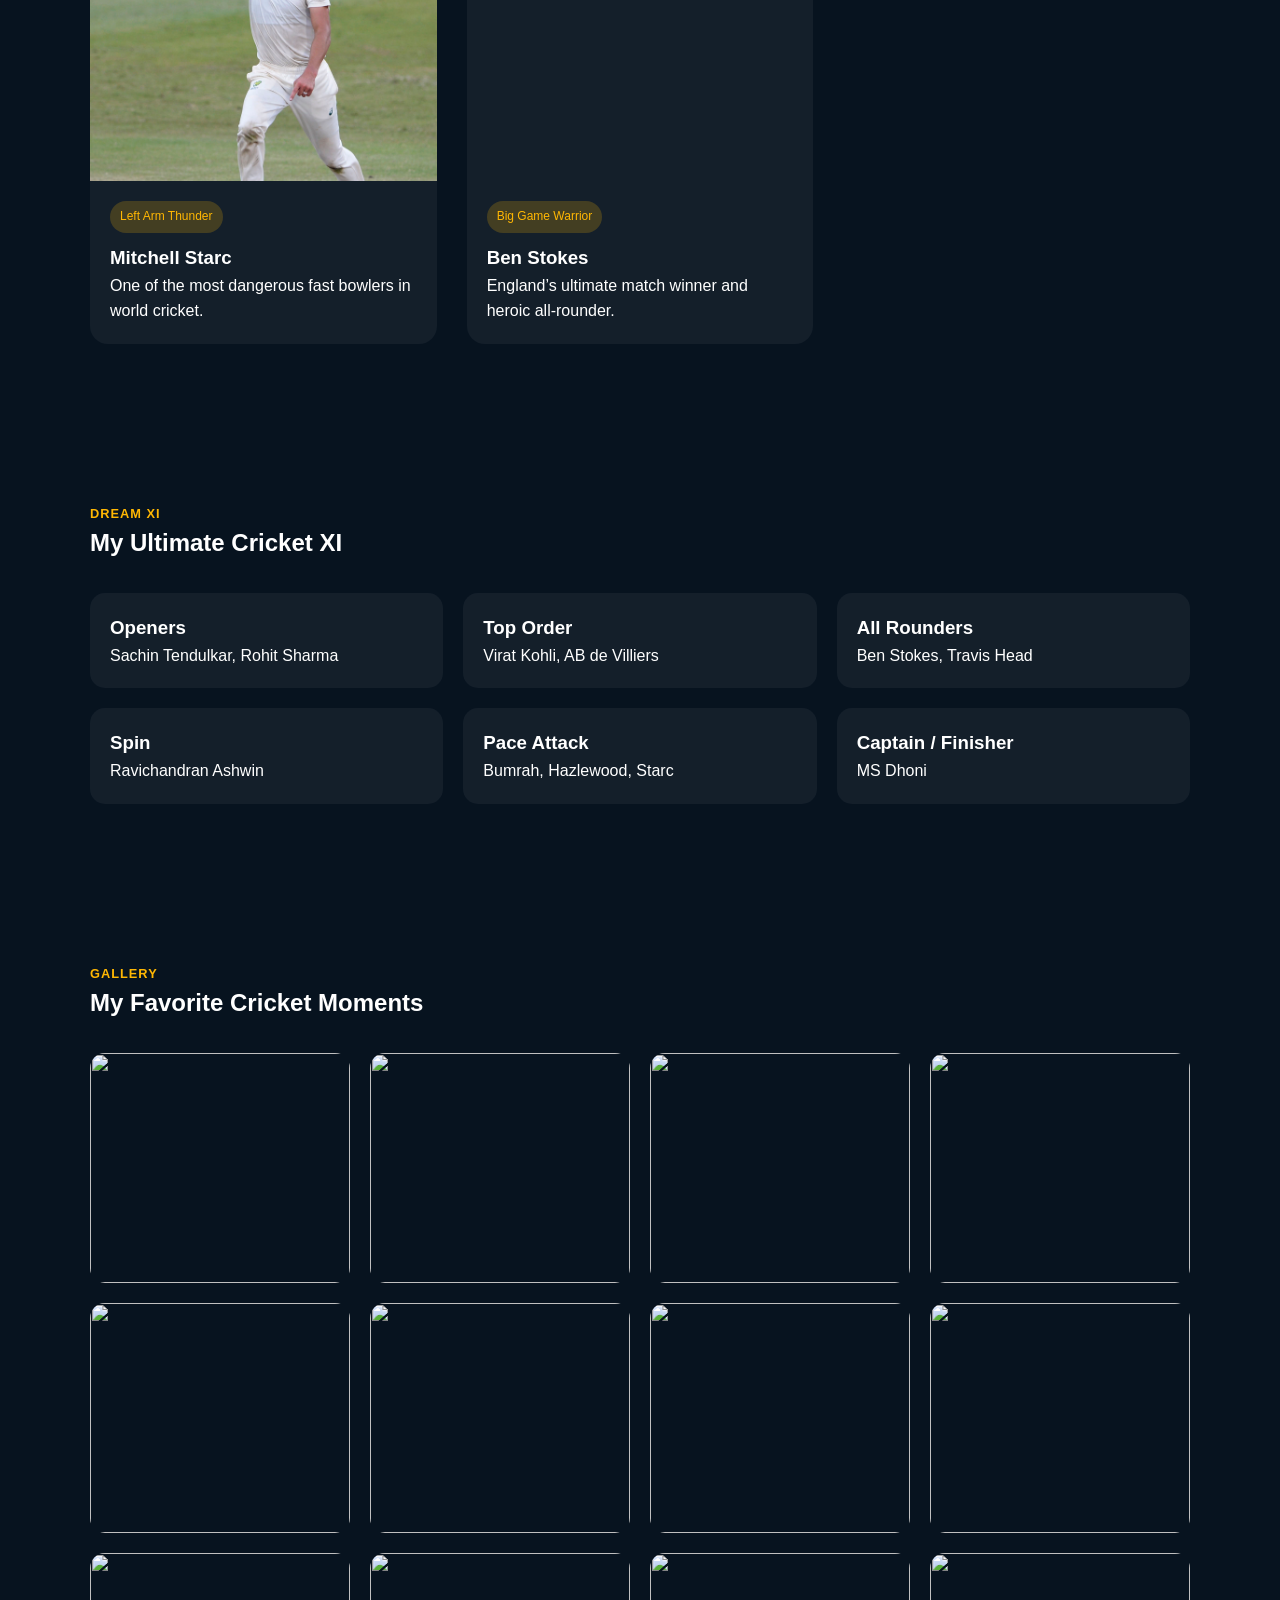
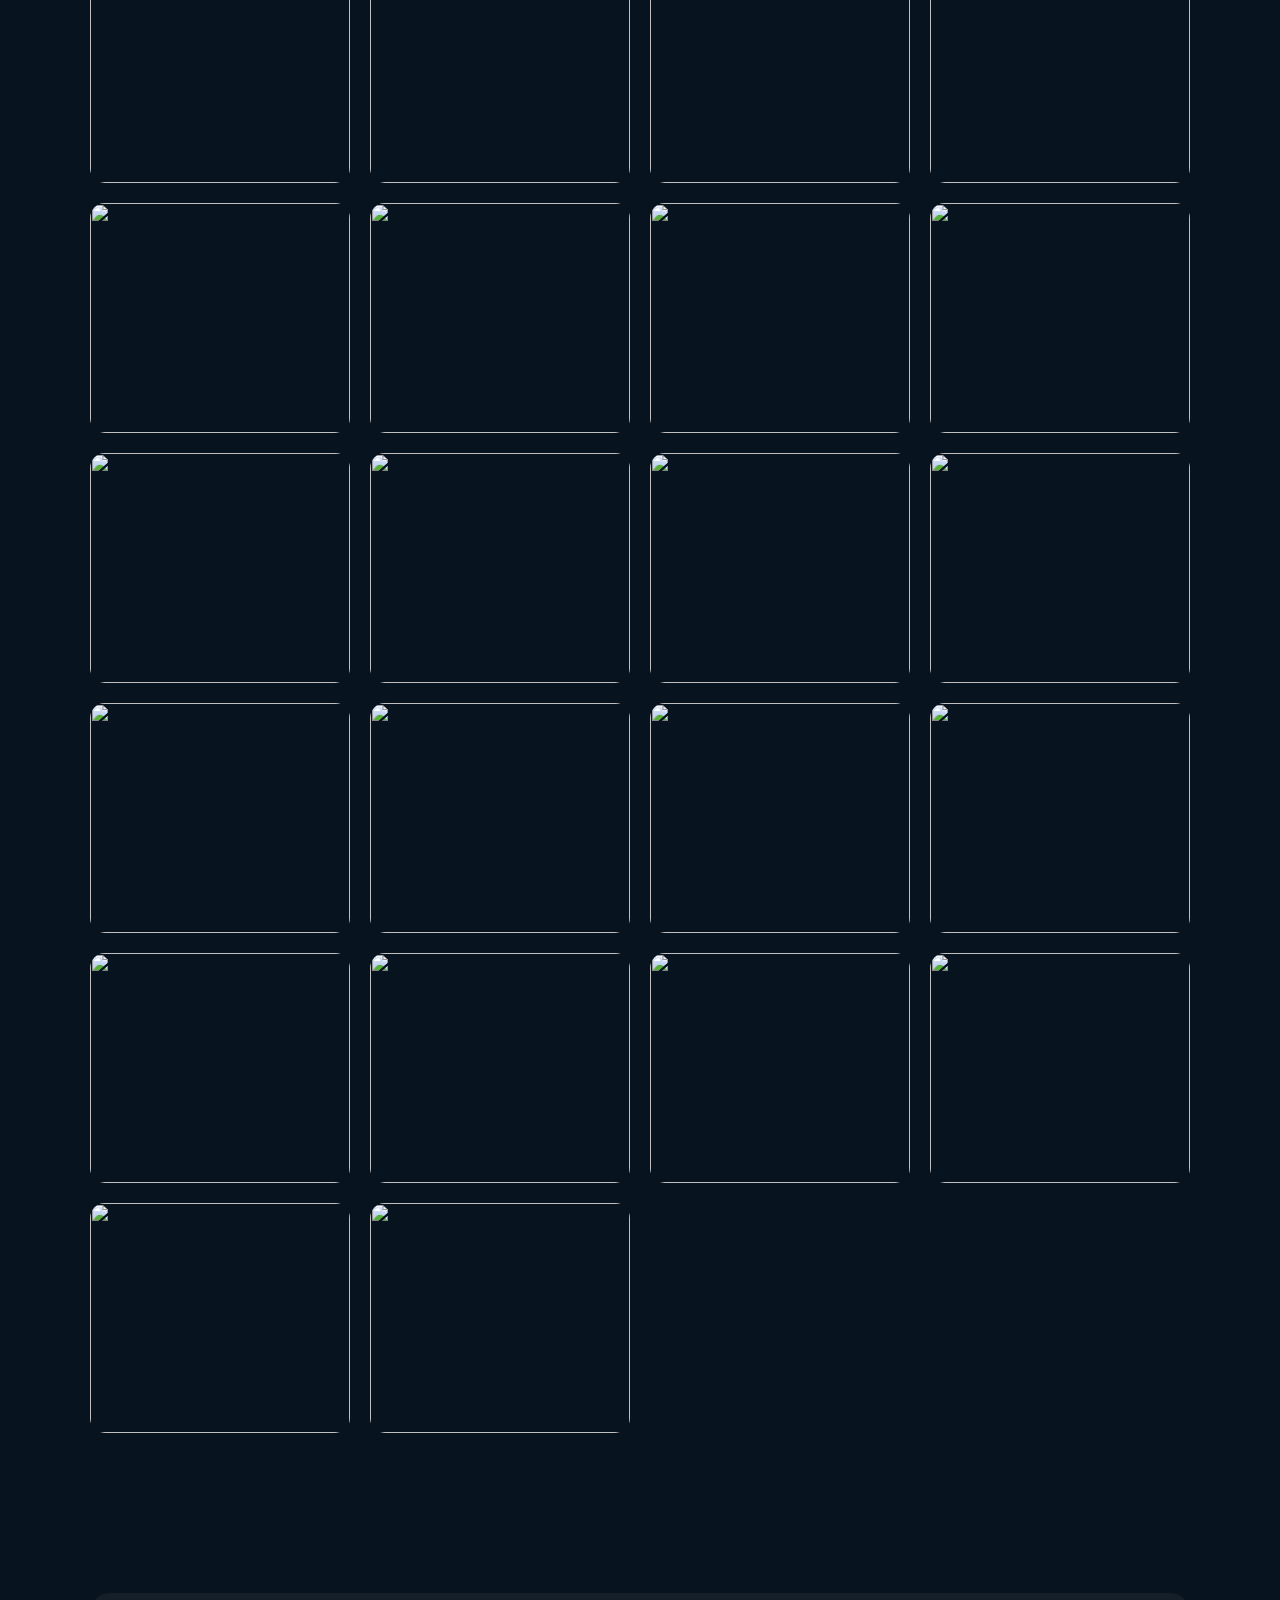
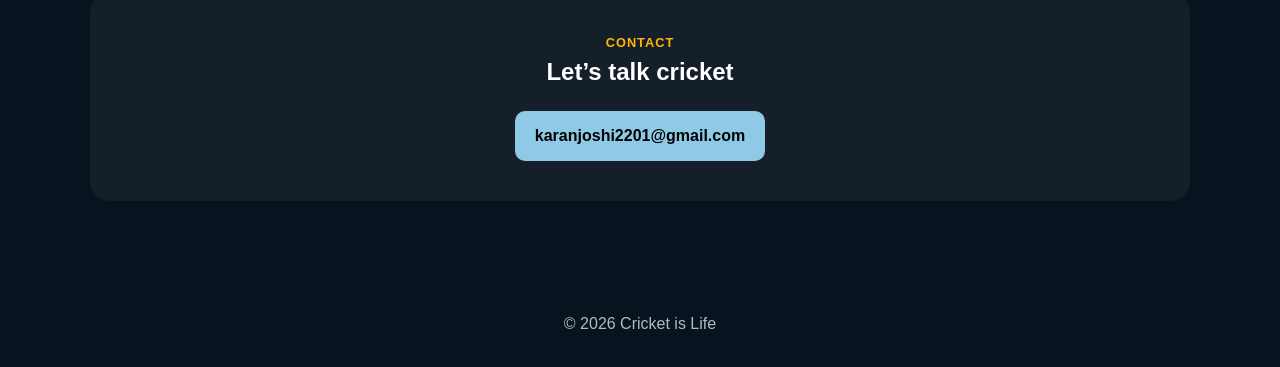
==== commit f24ea43d: "Update index.html" ====
--- a/index.html
+++ b/index.html
@@ -23,6 +23,7 @@
 <a href="#about">About</a>
 <a href="#players">Players</a>
 <a href="#dream-xi">Dream XI</a>
+<a href="#gallery">Gallery</a>
 <a href="#contact">Contact</a>
 </div>
 
@@ -115,160 +116,168 @@
 <div class="card-grid">
 
 
-<!-- Travis Head -->
-
-<article class="player-card">
-
+<!-- Virat Kohli -->
+<article class="player-card">
+<a href="virat.html">
+<img src="virat.jpg" alt="Virat Kohli">
+<div class="card-content">
+<span class="badge">Chase Master</span>
+<h3>Virat Kohli</h3>
+<p>
+One of the best modern batters known for intensity and incredible run chases.
+</p>
+</div>
+</a>
+</article>
+
+
+<!-- Dhoni -->
+<article class="player-card">
+<a href="dhoni.html">
+<img src="dhoni.jpg" alt="MS Dhoni">
+<div class="card-content">
+<span class="badge">Finisher</span>
+<h3>MS Dhoni</h3>
+<p>
+Legendary captain and the calmest finisher cricket has ever seen.
+</p>
+</div>
+</a>
+</article>
+
+
+<!-- Sachin -->
+<article class="player-card">
+<a href="sachin.html">
+<img src="sachin.jpg" alt="Sachin Tendulkar">
+<div class="card-content">
+<span class="badge">God of Cricket</span>
+<h3>Sachin Tendulkar</h3>
+<p>
+The inspiration of an entire generation of cricket fans.
+</p>
+</div>
+</a>
+</article>
+
+
+<!-- Rohit -->
+<article class="player-card">
+<a href="rohit.html">
+<img src="rohit.jpg" alt="Rohit Sharma">
+<div class="card-content">
+<span class="badge">Hitman</span>
+<h3>Rohit Sharma</h3>
+<p>
+Elegant opener capable of turning matches with explosive batting.
+</p>
+</div>
+</a>
+</article>
+
+
+<!-- Ashwin -->
+<article class="player-card">
+<a href="ashwin.html">
+<img src="ashwin.jpg" alt="Ravichandran Ashwin">
+<div class="card-content">
+<span class="badge">Spin Wizard</span>
+<h3>Ravichandran Ashwin</h3>
+<p>
+One of the greatest modern spinners combining intelligence and variation.
+</p>
+</div>
+</a>
+</article>
+
+
+<!-- Bumrah -->
+<article class="player-card">
+<a href="bumrah.html">
+<img src="bumrah.jpg" alt="Jasprit Bumrah">
+<div class="card-content">
+<span class="badge">Yorker King</span>
+<h3>Jasprit Bumrah</h3>
+<p>
+India’s pace spearhead known for deadly yorkers and match-winning spells.
+</p>
+</div>
+</a>
+</article>
+
+
+<!-- ABD -->
+<article class="player-card">
+<a href="abd.html">
+<img src="abd.jpg" alt="AB de Villiers">
+<div class="card-content">
+<span class="badge">Mr 360</span>
+<h3>AB de Villiers</h3>
+<p>
+The most creative batter modern cricket has ever seen.
+</p>
+</div>
+</a>
+</article>
+
+
+<!-- Head -->
+<article class="player-card">
 <a href="head.html">
-
 <img src="head.jpg" alt="Travis Head">
-
-<div class="card-content">
-
+<div class="card-content">
 <span class="badge">Big Match Hero</span>
-
 <h3>Travis Head</h3>
-
-<p>
-Aggressive Australian batter known for fearless stroke play and
-stepping up in major matches.
-</p>
-
-</div>
-
-</a>
-
-</article>
-
-
-
-<!-- Virat Kohli -->
-
-<article class="player-card">
-
-<a href="virat.html">
-
-<img src="virat.jpg" alt="Virat Kohli">
-
-<div class="card-content">
-
-<span class="badge">Chase Master</span>
-
-<h3>Virat Kohli</h3>
-
-<p>
-One of the best modern batters known for intensity and
-incredible run chases.
-</p>
-
-</div>
-
-</a>
-
-</article>
-
-
-
-<!-- MS Dhoni -->
-
-<article class="player-card">
-
-<a href="dhoni.html">
-
-<img src="dhoni.jpg" alt="MS Dhoni">
-
-<div class="card-content">
-
-<span class="badge">Finisher</span>
-
-<h3>MS Dhoni</h3>
-
-<p>
-Legendary captain and the calmest finisher cricket has ever seen.
-</p>
-
-</div>
-
-</a>
-
-</article>
-
-
-
-<!-- Sachin -->
-
-<article class="player-card">
-
-<a href="sachin.html">
-
-<img src="sachin.jpg" alt="Sachin Tendulkar">
-
-<div class="card-content">
-
-<span class="badge">God of Cricket</span>
-
-<h3>Sachin Tendulkar</h3>
-
-<p>
-The inspiration of an entire generation of cricket fans.
-</p>
-
-</div>
-
-</a>
-
-</article>
-
-
-
-<!-- Rohit -->
-
-<article class="player-card">
-
-<a href="rohit.html">
-
-<img src="rohit.jpg" alt="Rohit Sharma">
-
-<div class="card-content">
-
-<span class="badge">Hitman</span>
-
-<h3>Rohit Sharma</h3>
-
-<p>
-Elegant opener capable of turning matches with explosive batting.
-</p>
-
-</div>
-
-</a>
-
-</article>
-
-
-
-<!-- ABD -->
-
-<article class="player-card">
-
-<a href="abd.html">
-
-<img src="abd.jpg" alt="AB de Villiers">
-
-<div class="card-content">
-
-<span class="badge">Mr 360</span>
-
-<h3>AB de Villiers</h3>
-
-<p>
-The most creative batter modern cricket has ever seen.
-</p>
-
-</div>
-
-</a>
-
+<p>
+Aggressive Australian batter known for fearless stroke play.
+</p>
+</div>
+</a>
+</article>
+
+
+<!-- Hazlewood -->
+<article class="player-card">
+<a href="hazlewood.html">
+<img src="hazlewood.jpg" alt="Josh Hazlewood">
+<div class="card-content">
+<span class="badge">Precision Machine</span>
+<h3>Josh Hazlewood</h3>
+<p>
+Australia’s metronomic fast bowler known for relentless accuracy.
+</p>
+</div>
+</a>
+</article>
+
+
+<!-- Starc -->
+<article class="player-card">
+<a href="starc.html">
+<img src="starc.jpg" alt="Mitchell Starc">
+<div class="card-content">
+<span class="badge">Left Arm Thunder</span>
+<h3>Mitchell Starc</h3>
+<p>
+One of the most dangerous fast bowlers in world cricket.
+</p>
+</div>
+</a>
+</article>
+
+
+<!-- Stokes -->
+<article class="player-card">
+<a href="stokes.html">
+<img src="stokes.jpg" alt="Ben Stokes">
+<div class="card-content">
+<span class="badge">Big Game Warrior</span>
+<h3>Ben Stokes</h3>
+<p>
+England’s ultimate match winner and heroic all-rounder.
+</p>
+</div>
+</a>
 </article>
 
 
@@ -305,68 +314,91 @@
 </div>
 
 <div class="dream-card">
-<h3>Finishers</h3>
-<p>MS Dhoni, Travis Head</p>
-</div>
-
-</div>
-
-</div>
-
-</section>
+<h3>All Rounders</h3>
+<p>Ben Stokes, Travis Head</p>
+</div>
+
+<div class="dream-card">
+<h3>Spin</h3>
+<p>Ravichandran Ashwin</p>
+</div>
+
+<div class="dream-card">
+<h3>Pace Attack</h3>
+<p>Bumrah, Hazlewood, Starc</p>
+</div>
+
+<div class="dream-card">
+<h3>Captain / Finisher</h3>
+<p>MS Dhoni</p>
+</div>
+
+</div>
+
+</div>
+
+</section>
+
+
 
 <section id="gallery" class="section gallery">
 
-  <div class="container">
-
-    <div class="section-header">
-      <p class="section-label">Gallery</p>
-      <h2>My Favorite Cricket Moments</h2>
-    </div>
-
-    <div class="gallery-grid">
-
-<img src="gallery1.jpg" alt="Cricket Moment 1" class="gallery-image" loading="lazy">
-<img src="gallery2.jpg" alt="Cricket Moment 2" class="gallery-image" loading="lazy">
-<img src="gallery3.jpg" alt="Cricket Moment 3" class="gallery-image" loading="lazy">
-<img src="gallery4.jpg" alt="Cricket Moment 4" class="gallery-image" loading="lazy">
-<img src="gallery5.jpg" alt="Cricket Moment 5" class="gallery-image" loading="lazy">
-<img src="gallery6.jpg" alt="Cricket Moment 6" class="gallery-image" loading="lazy">
-<img src="gallery7.jpg" alt="Cricket Moment 7" class="gallery-image" loading="lazy">
-<img src="gallery8.jpg" alt="Cricket Moment 8" class="gallery-image" loading="lazy">
-<img src="gallery9.jpg" alt="Cricket Moment 9" class="gallery-image" loading="lazy">
-<img src="gallery10.jpg" alt="Cricket Moment 10" class="gallery-image" loading="lazy">
-
-<img src="gallery11.jpg" alt="Cricket Moment 11" class="gallery-image" loading="lazy">
-<img src="gallery12.jpg" alt="Cricket Moment 12" class="gallery-image" loading="lazy">
-<img src="gallery13.jpg" alt="Cricket Moment 13" class="gallery-image" loading="lazy">
-<img src="gallery14.jpg" alt="Cricket Moment 14" class="gallery-image" loading="lazy">
-<img src="gallery15.jpg" alt="Cricket Moment 15" class="gallery-image" loading="lazy">
-<img src="gallery16.jpg" alt="Cricket Moment 16" class="gallery-image" loading="lazy">
-<img src="gallery17.jpg" alt="Cricket Moment 17" class="gallery-image" loading="lazy">
-<img src="gallery18.jpg" alt="Cricket Moment 18" class="gallery-image" loading="lazy">
-<img src="gallery19.jpg" alt="Cricket Moment 19" class="gallery-image" loading="lazy">
-<img src="gallery20.jpg" alt="Cricket Moment 20" class="gallery-image" loading="lazy">
-
-<img src="gallery21.jpg" alt="Cricket Moment 21" class="gallery-image" loading="lazy">
-<img src="gallery22.jpg" alt="Cricket Moment 22" class="gallery-image" loading="lazy">
-<img src="gallery23.jpg" alt="Cricket Moment 23" class="gallery-image" loading="lazy">
-<img src="gallery24.jpg" alt="Cricket Moment 24" class="gallery-image" loading="lazy">
-<img src="gallery25.jpg" alt="Cricket Moment 25" class="gallery-image" loading="lazy">
-<img src="gallery26.jpg" alt="Cricket Moment 26" class="gallery-image" loading="lazy">
-<img src="gallery27.jpg" alt="Cricket Moment 27" class="gallery-image" loading="lazy">
-<img src="gallery28.jpg" alt="Cricket Moment 28" class="gallery-image" loading="lazy">
-<img src="gallery29.jpg" alt="Cricket Moment 29" class="gallery-image" loading="lazy">
-<img src="gallery30.jpg" alt="Cricket Moment 30" class="gallery-image" loading="lazy">
-      
-  </div>
-
-</section>
+<div class="container">
+
+<div class="section-header">
+<p class="section-label">Gallery</p>
+<h2>My Favorite Cricket Moments</h2>
+</div>
+
+<div class="gallery-grid">
+
+<img src="gallery1.jpg" class="gallery-image" loading="lazy">
+<img src="gallery2.jpg" class="gallery-image" loading="lazy">
+<img src="gallery3.jpg" class="gallery-image" loading="lazy">
+<img src="gallery4.jpg" class="gallery-image" loading="lazy">
+<img src="gallery5.jpg" class="gallery-image" loading="lazy">
+<img src="gallery6.jpg" class="gallery-image" loading="lazy">
+<img src="gallery7.jpg" class="gallery-image" loading="lazy">
+<img src="gallery8.jpg" class="gallery-image" loading="lazy">
+<img src="gallery9.jpg" class="gallery-image" loading="lazy">
+<img src="gallery10.jpg" class="gallery-image" loading="lazy">
+
+<img src="gallery11.jpg" class="gallery-image" loading="lazy">
+<img src="gallery12.jpg" class="gallery-image" loading="lazy">
+<img src="gallery13.jpg" class="gallery-image" loading="lazy">
+<img src="gallery14.jpg" class="gallery-image" loading="lazy">
+<img src="gallery15.jpg" class="gallery-image" loading="lazy">
+<img src="gallery16.jpg" class="gallery-image" loading="lazy">
+<img src="gallery17.jpg" class="gallery-image" loading="lazy">
+<img src="gallery18.jpg" class="gallery-image" loading="lazy">
+<img src="gallery19.jpg" class="gallery-image" loading="lazy">
+<img src="gallery20.jpg" class="gallery-image" loading="lazy">
+
+<img src="gallery21.jpg" class="gallery-image" loading="lazy">
+<img src="gallery22.jpg" class="gallery-image" loading="lazy">
+<img src="gallery23.jpg" class="gallery-image" loading="lazy">
+<img src="gallery24.jpg" class="gallery-image" loading="lazy">
+<img src="gallery25.jpg" class="gallery-image" loading="lazy">
+<img src="gallery26.jpg" class="gallery-image" loading="lazy">
+<img src="gallery27.jpg" class="gallery-image" loading="lazy">
+<img src="gallery28.jpg" class="gallery-image" loading="lazy">
+<img src="gallery29.jpg" class="gallery-image" loading="lazy">
+<img src="gallery30.jpg" class="gallery-image" loading="lazy">
+
+</div>
+
+</div>
+
+</section>
+
+
 
 <div class="lightbox" id="lightbox">
-  <span class="lightbox-close" id="lightbox-close">&times;</span>
-  <img class="lightbox-image" id="lightbox-image" src="" alt="Expanded image">
-</div>
+<span class="lightbox-close" id="lightbox-close">&times;</span>
+<img class="lightbox-image" id="lightbox-image">
+</div>
+
+
 
 <section id="contact" class="section contact">
 
@@ -393,38 +425,35 @@
 
 
 <footer class="footer">
-
 <p>© 2026 Cricket is Life</p>
-
 </footer>
 
 
 <script>
-  const galleryImages = document.querySelectorAll(".gallery-image");
-  const lightbox = document.getElementById("lightbox");
-  const lightboxImage = document.getElementById("lightbox-image");
-  const lightboxClose = document.getElementById("lightbox-close");
-
-  galleryImages.forEach((image) => {
-    image.addEventListener("click", () => {
-      lightbox.classList.add("show");
-      lightboxImage.src = image.src;
-      lightboxImage.alt = image.alt;
-    });
-  });
-
-  lightboxClose.addEventListener("click", () => {
-    lightbox.classList.remove("show");
-  });
-
-  lightbox.addEventListener("click", (e) => {
-    if (e.target === lightbox) {
-      lightbox.classList.remove("show");
-    }
-  });
+
+const galleryImages = document.querySelectorAll(".gallery-image");
+const lightbox = document.getElementById("lightbox");
+const lightboxImage = document.getElementById("lightbox-image");
+const lightboxClose = document.getElementById("lightbox-close");
+
+galleryImages.forEach((image) => {
+image.addEventListener("click", () => {
+lightbox.classList.add("show");
+lightboxImage.src = image.src;
+});
+});
+
+lightboxClose.addEventListener("click", () => {
+lightbox.classList.remove("show");
+});
+
+lightbox.addEventListener("click", (e) => {
+if(e.target === lightbox){
+lightbox.classList.remove("show");
+}
+});
+
 </script>
 
 </body>
 </html>
-
-
--- a/style.css
+++ b/style.css
@@ -5,7 +5,7 @@
 }
 
 body{
-font-family:Arial;
+font-family:Arial, sans-serif;
 background:#07131f;
 color:white;
 line-height:1.6;
@@ -42,6 +42,7 @@
 .nav-links{
 display:flex;
 gap:24px;
+flex-wrap:wrap;
 }
 
 .nav-links a{
@@ -52,15 +53,12 @@
 
 .hero{
 min-height:100vh;
-
 background-image:
 linear-gradient(rgba(0,0,0,0.4),rgba(0,0,0,0.6)),
 url("vk-rs-background.jpg");
-
 background-size:cover;
 background-position:center;
 background-repeat:no-repeat;
-
 display:flex;
 align-items:center;
 }
@@ -71,9 +69,14 @@
 margin-bottom:20px;
 }
 
+.hero-text{
+margin-bottom:20px;
+}
+
 .hero-buttons{
 display:flex;
 gap:15px;
+flex-wrap:wrap;
 }
 
 .btn{
@@ -83,6 +86,7 @@
 color:black;
 font-weight:bold;
 text-decoration:none;
+display:inline-block;
 }
 
 .btn-secondary{
@@ -93,15 +97,12 @@
 
 .stadium-banner{
 height:450px;
-
 background-image:
 linear-gradient(rgba(0,0,0,0.5),rgba(0,0,0,0.7)),
 url("stadium.jpg");
-
 background-size:cover;
 background-position:center;
 background-repeat:no-repeat;
-
 display:flex;
 align-items:center;
 justify-content:center;
@@ -149,11 +150,18 @@
 width:100%;
 height:240px;
 object-fit:cover;
+display:block;
 }
 
 .player-card:hover{
 transform:translateY(-8px);
 box-shadow:0 20px 45px rgba(0,0,0,.5);
+}
+
+.player-card a{
+text-decoration:none;
+color:inherit;
+display:block;
 }
 
 .card-content{
@@ -182,6 +190,62 @@
 border-radius:15px;
 }
 
+.gallery-grid{
+display:grid;
+grid-template-columns:repeat(4,1fr);
+gap:20px;
+margin-top:30px;
+align-items:stretch;
+}
+
+.gallery-grid img{
+width:100%;
+height:230px;
+object-fit:cover;
+display:block;
+border-radius:15px;
+transition:0.3s;
+cursor:pointer;
+}
+
+.gallery-grid img:hover{
+transform:scale(1.06);
+box-shadow:0 18px 45px rgba(0,0,0,.6);
+}
+
+.lightbox{
+position:fixed;
+inset:0;
+background:rgba(0,0,0,0.9);
+display:none;
+align-items:center;
+justify-content:center;
+z-index:9999;
+padding:20px;
+}
+
+.lightbox.show{
+display:flex;
+}
+
+.lightbox-image{
+max-width:90%;
+max-height:90%;
+border-radius:16px;
+box-shadow:0 20px 60px rgba(0,0,0,.7);
+}
+
+.lightbox-close{
+position:absolute;
+top:20px;
+right:30px;
+font-size:3rem;
+color:white;
+cursor:pointer;
+font-weight:bold;
+line-height:1;
+}
+
 .contact-box{
 background:rgba(255,255,255,.05);
 padding:40px;
@@ -216,6 +280,14 @@
 grid-template-columns:1fr;
 }
 
+.gallery-grid{
+grid-template-columns:repeat(2,1fr);
+}
+
+.gallery-grid img{
+height:180px;
+}
+
 .hero-title{
 font-size:3rem;
 }
@@ -226,100 +298,6 @@
 
 .stadium-content p{
 font-size:1rem;
-
-.gallery-grid{
-grid-template-columns:repeat(2,1fr);  
-}
-
-}
-
-.player-card a{
-text-decoration:none;
-color:inherit;
-display:block;
-}
-
-.gallery-grid{
-display:grid;
-grid-template-columns:repeat(4,1fr);
-gap:20px;
-margin-top:30px;
-}
-
-.gallery-grid img{
-width:100%;
-height:230px;
-object-fit:cover;
-border-radius:15px;
-transition:0.3s;
-cursor:pointer;
-}
-
-.gallery-grid img:hover{
-transform:scale(1.06);
-box-shadow:0 18px 45px rgba(0,0,0,.6);
-}
-
-.gallery-grid{
-display:grid;
-grid-template-columns:repeat(4,1fr);
-gap:20px;
-margin-top:30px;
-}
-
-.gallery-grid img{
-width:100%;
-height:230px;
-object-fit:cover;
-border-radius:15px;
-transition:0.3s;
-cursor:pointer;
-}
-
-.gallery-grid img:hover{
-transform:scale(1.06);
-box-shadow:0 18px 45px rgba(0,0,0,.6);
-}
-
-.lightbox{
-position:fixed;
-inset:0;
-background:rgba(0,0,0,0.9);
-display:none;
-align-items:center;
-justify-content:center;
-z-index:9999;
-padding:20px;
-}
-
-.lightbox.show{
-display:flex;
-}
-
-.lightbox-image{
-max-width:90%;
-max-height:90%;
-border-radius:16px;
-box-shadow:0 20px 60px rgba(0,0,0,.7);
-}
-
-.lightbox-close{
-position:absolute;
-top:20px;
-right:30px;
-font-size:3rem;
-color:white;
-cursor:pointer;
-font-weight:bold;
-line-height:1;
-}
-
-@media(max-width:768px){
-
-.gallery-grid{
-grid-template-columns:repeat(2,1fr);
-}
-
-}  
-
-
+}
+
+}
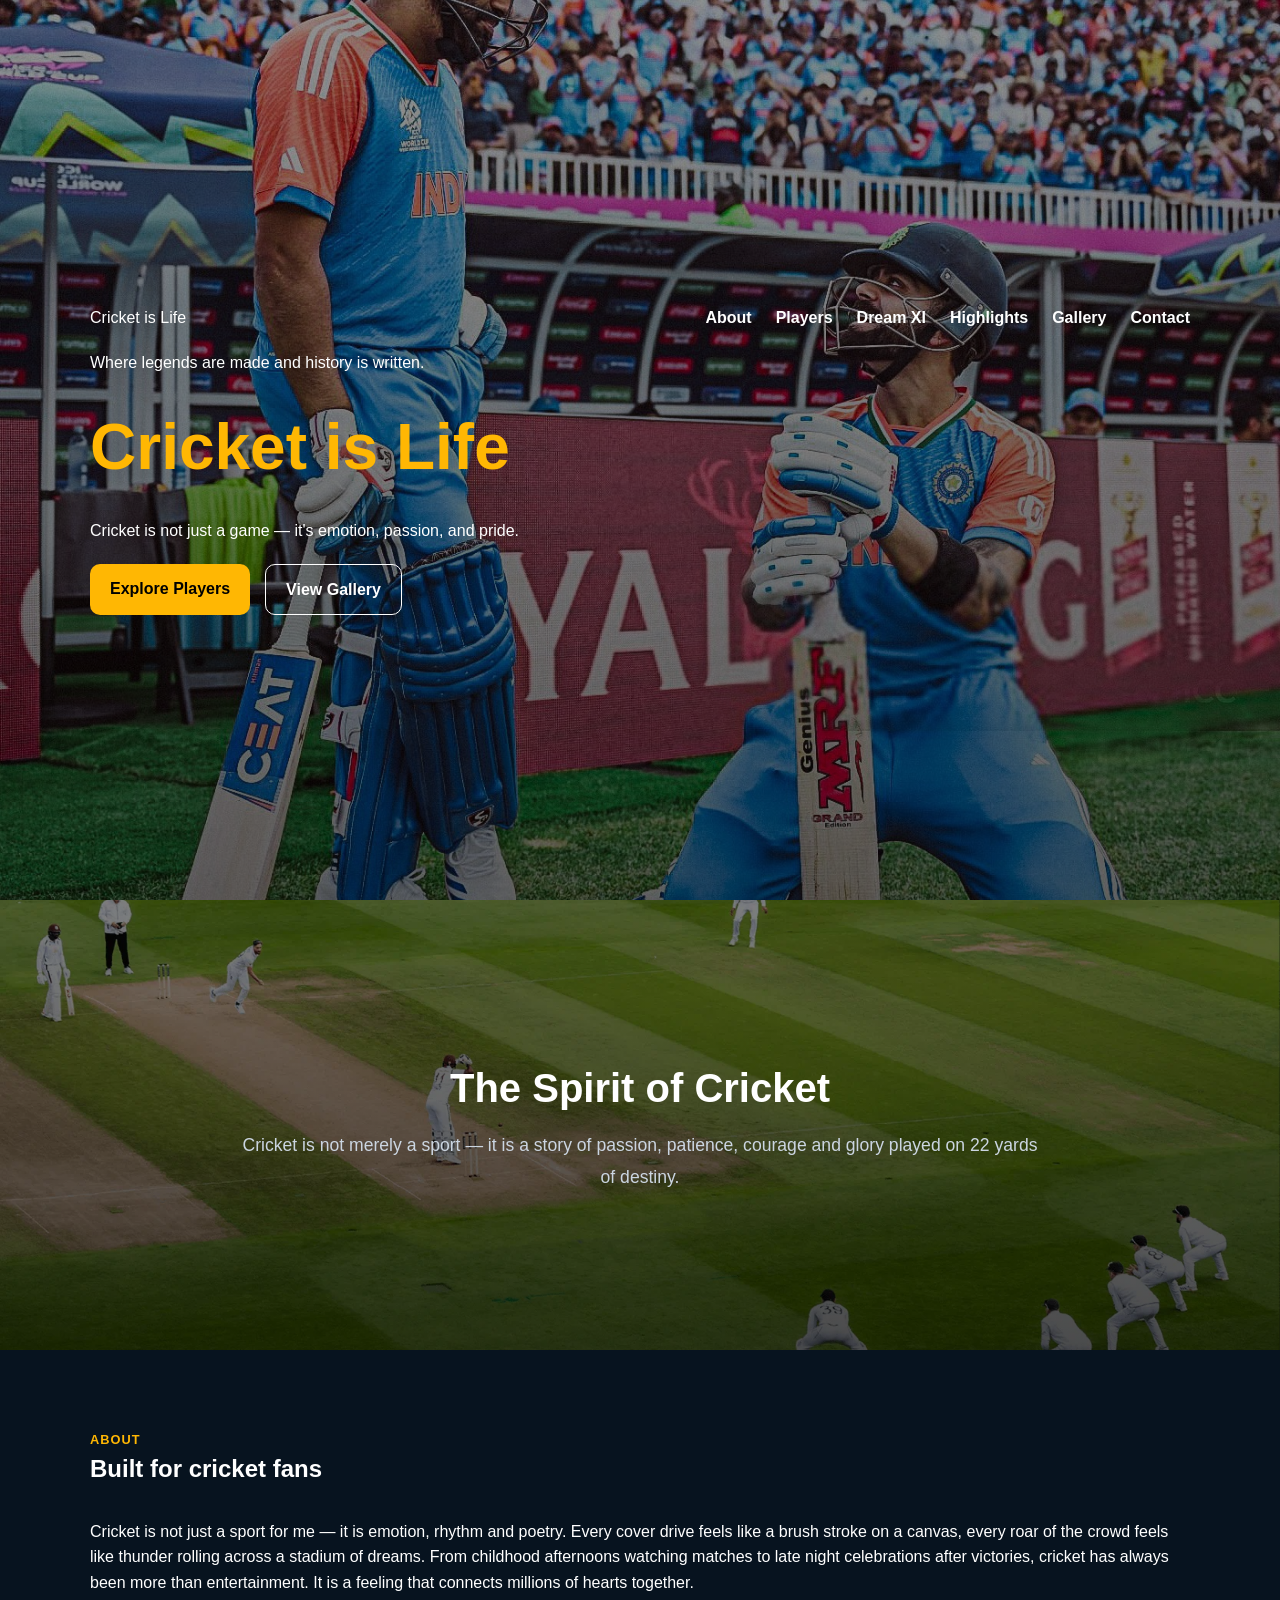
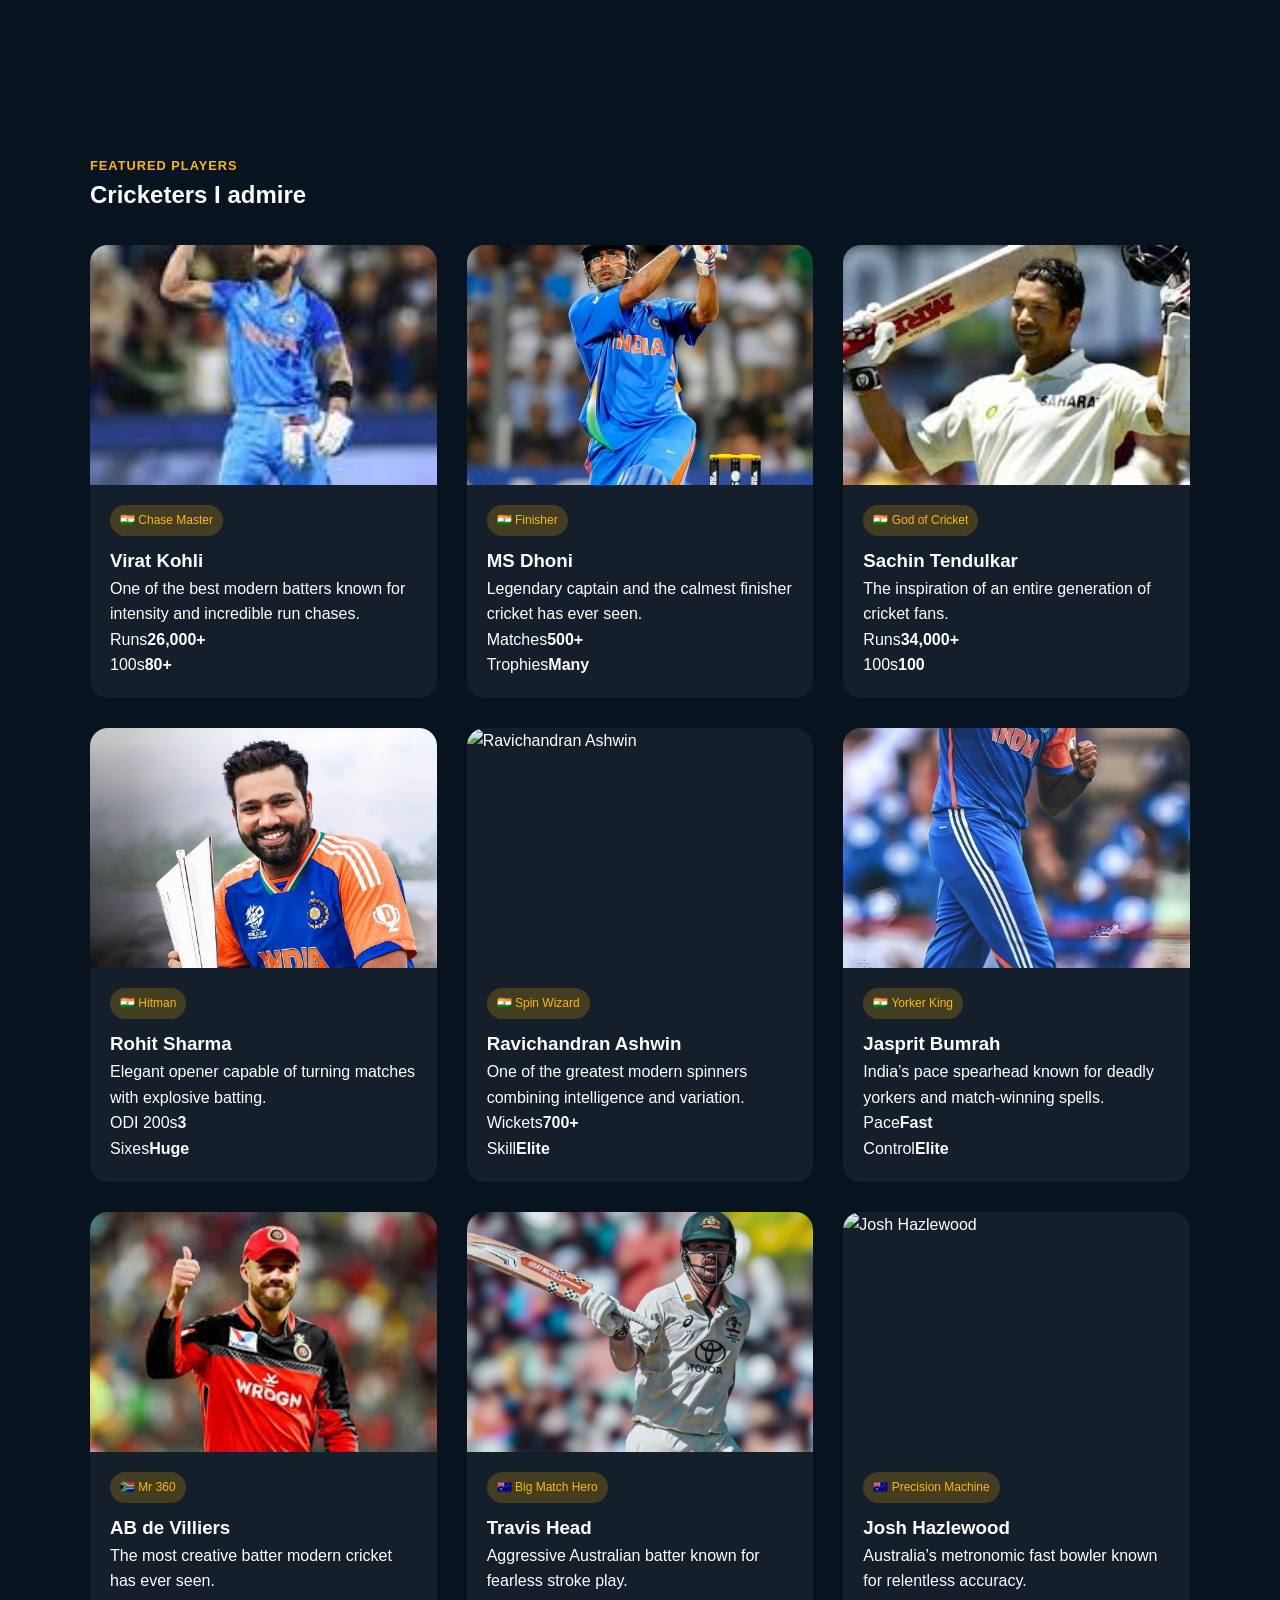
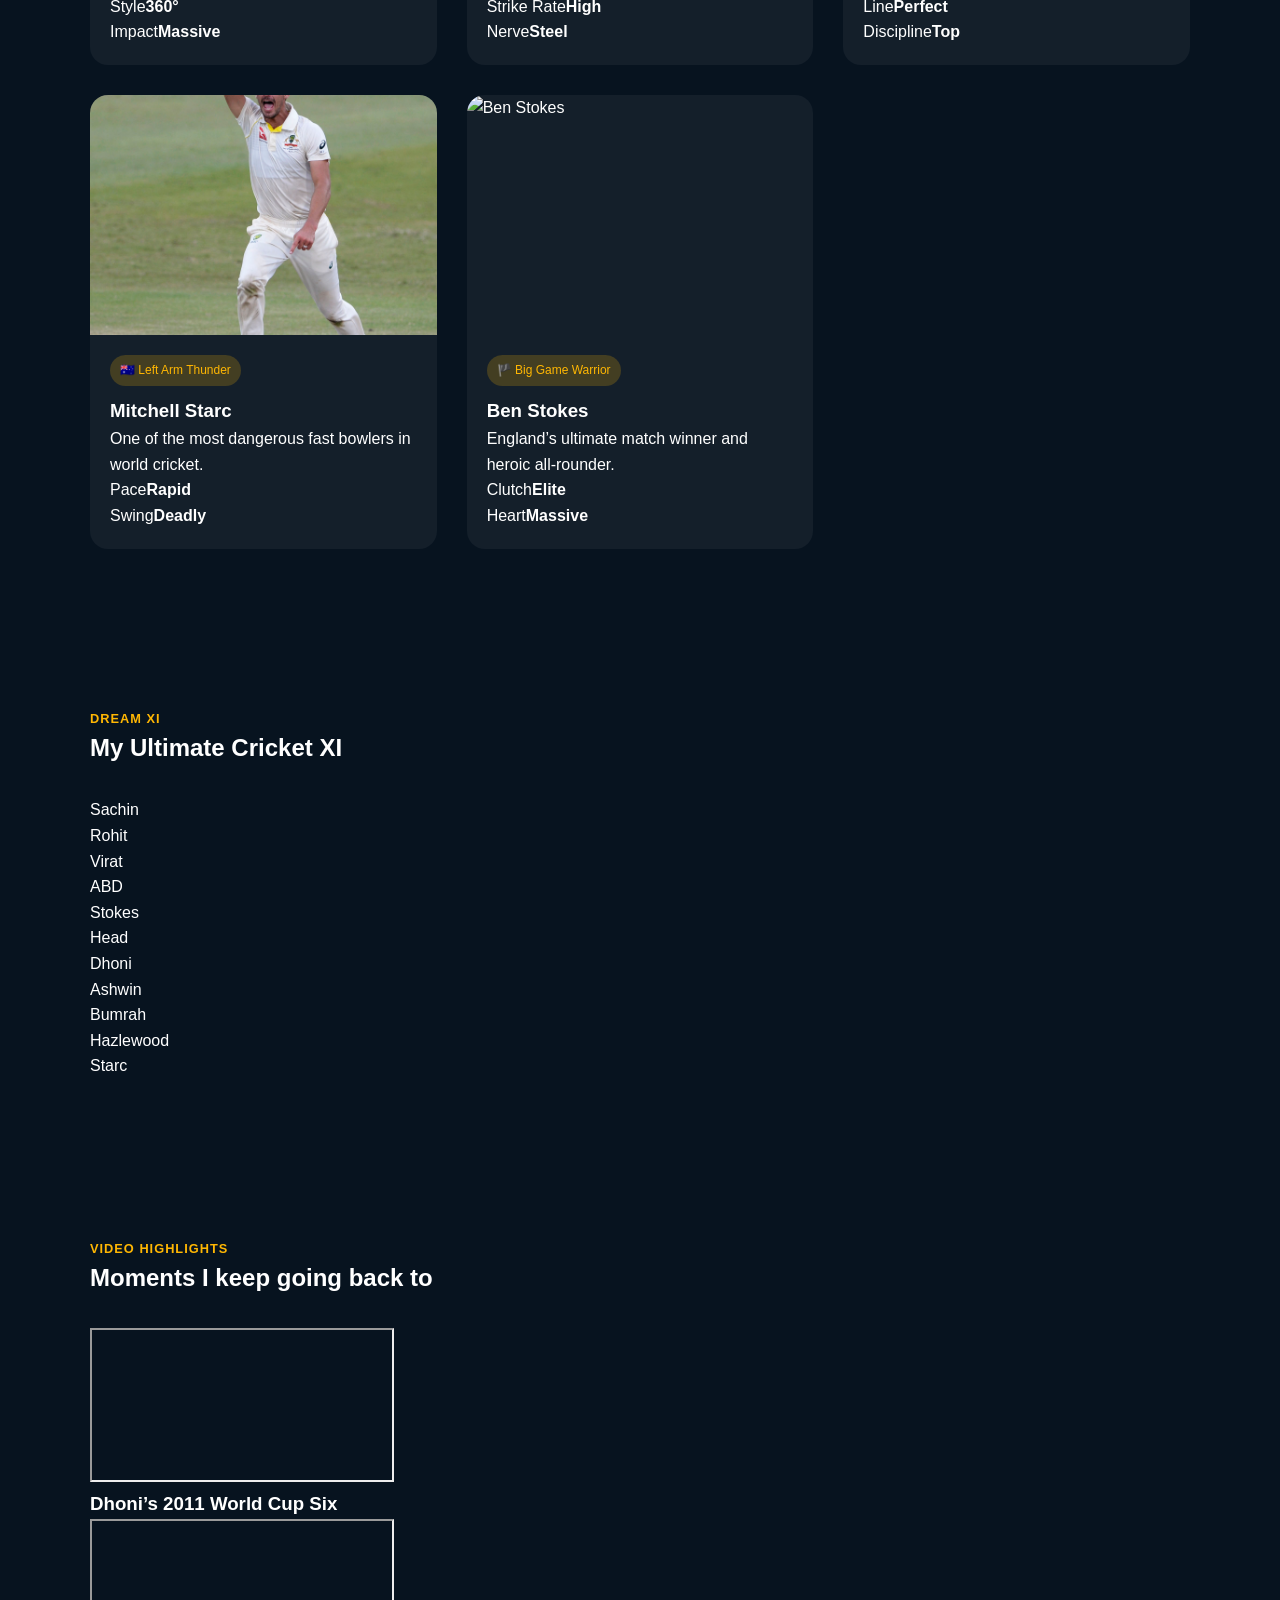
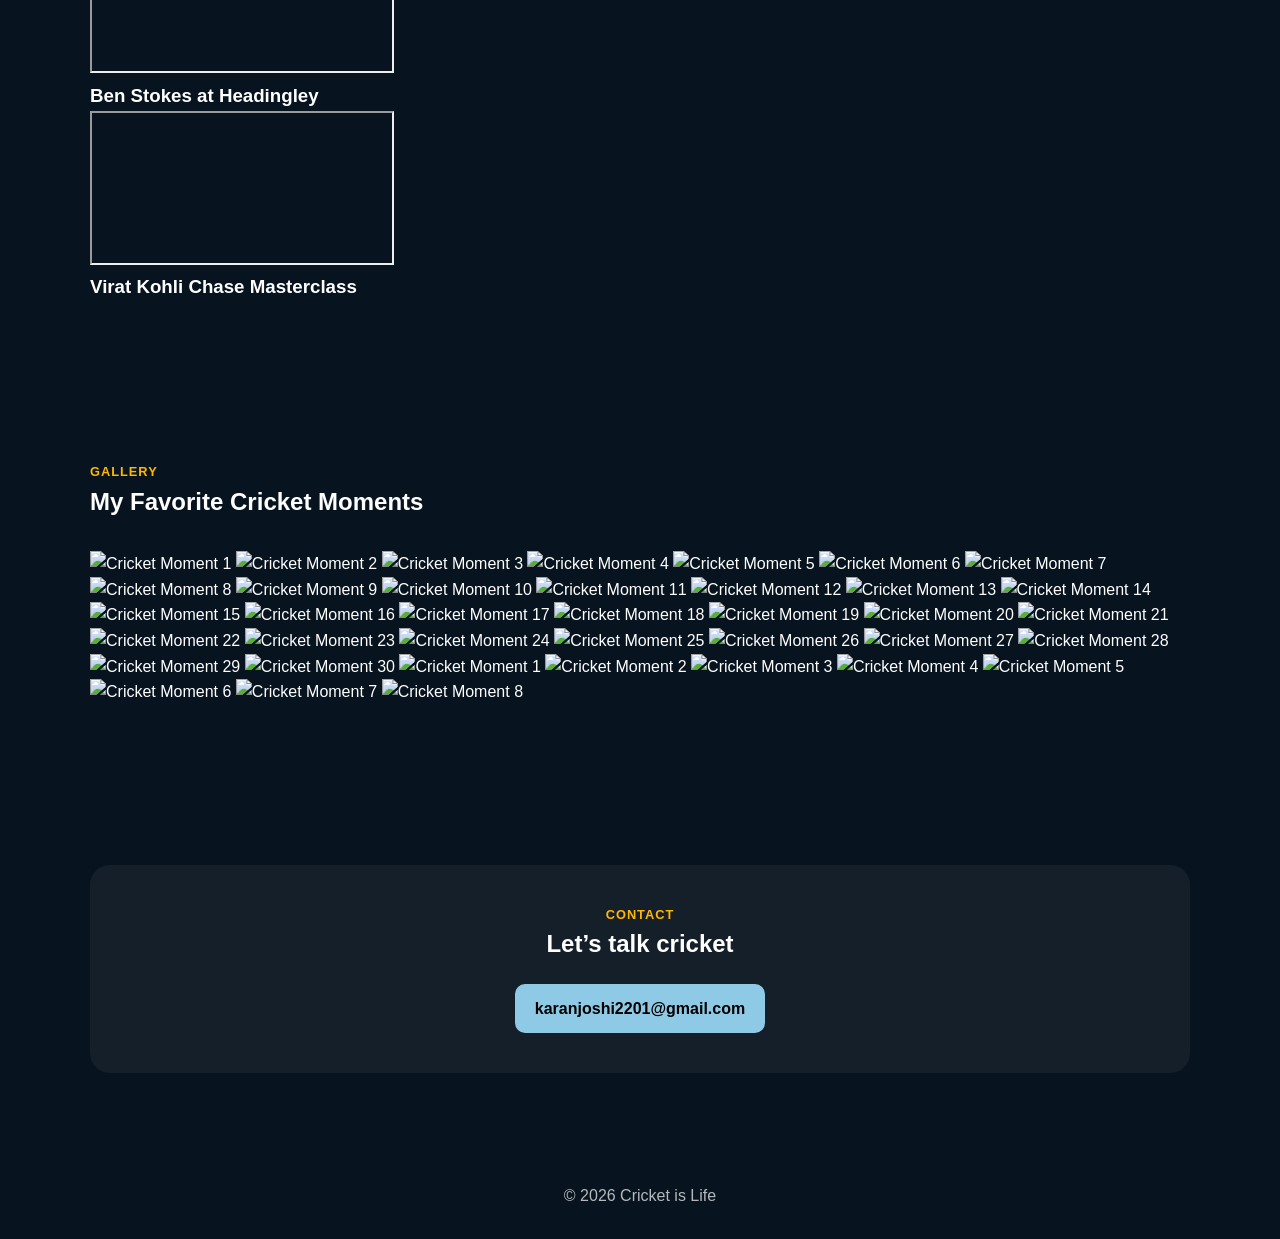
==== commit aa2c98c2: "Update index.html" ====
--- a/index.html
+++ b/index.html
@@ -1,459 +1,419 @@
 <!DOCTYPE html>
 <html lang="en">
 <head>
-<meta charset="UTF-8">
-<meta name="viewport" content="width=device-width, initial-scale=1.0">
-<title>Cricket is Life</title>
-<link rel="stylesheet" href="style.css">
+  <meta charset="UTF-8" />
+  <meta name="viewport" content="width=device-width, initial-scale=1.0" />
+  <title>Cricket is Life</title>
+  <link rel="stylesheet" href="style.css" />
 </head>
-
 <body>
 
-<header class="hero">
-
-<div class="overlay"></div>
-
-<div class="container">
-
-<nav class="navbar">
-
-<div class="logo">Cricket is Life</div>
-
-<div class="nav-links">
-<a href="#about">About</a>
-<a href="#players">Players</a>
-<a href="#dream-xi">Dream XI</a>
-<a href="#gallery">Gallery</a>
-<a href="#contact">Contact</a>
-</div>
-
-</nav>
-
-<div class="hero-content">
-
-<p class="hero-text">Where legends are made and history is written.</p>
-
-<h1 class="hero-title">Cricket is Life</h1>
-
-<p class="hero-text">
-Cricket is not just a game — it's emotion, passion, and pride.
-</p>
-
-<div class="hero-buttons">
-<a href="#players" class="btn btn-primary">Explore Players</a>
-<a href="#contact" class="btn btn-secondary">Get in Touch</a>
-</div>
-
-</div>
-
-</div>
-
-</header>
-
-
-<section class="stadium-banner">
-
-<div class="stadium-overlay">
-
-<div class="stadium-content">
-
-<h2>The Spirit of Cricket</h2>
-
-<p>
-Cricket is not merely a sport — it is a story of passion,
-patience, courage and glory played on 22 yards of destiny.
-</p>
-
-</div>
-
-</div>
-
-</section>
-
-
-
-<main>
-
-<section id="about" class="section about">
-
-<div class="container">
-
-<div class="section-header">
-
-<p class="section-label">About</p>
-
-<h2>Built for cricket fans</h2>
-
-</div>
-
-<p>
-Cricket is not just a sport for me — it is emotion, rhythm and poetry.
-Every cover drive feels like a brush stroke on a canvas, every roar of
-the crowd feels like thunder rolling across a stadium of dreams.
-From childhood afternoons watching matches to late night celebrations
-after victories, cricket has always been more than entertainment.
-It is a feeling that connects millions of hearts together.
-</p>
-
-</div>
-
-</section>
-
-
-
-<section id="players" class="section players">
-
-<div class="container">
-
-<div class="section-header">
-
-<p class="section-label">Featured Players</p>
-
-<h2>Cricketers I admire</h2>
-
-</div>
-
-<div class="card-grid">
-
-
-<!-- Virat Kohli -->
-<article class="player-card">
-<a href="virat.html">
-<img src="virat.jpg" alt="Virat Kohli">
-<div class="card-content">
-<span class="badge">Chase Master</span>
-<h3>Virat Kohli</h3>
-<p>
-One of the best modern batters known for intensity and incredible run chases.
-</p>
-</div>
-</a>
-</article>
-
-
-<!-- Dhoni -->
-<article class="player-card">
-<a href="dhoni.html">
-<img src="dhoni.jpg" alt="MS Dhoni">
-<div class="card-content">
-<span class="badge">Finisher</span>
-<h3>MS Dhoni</h3>
-<p>
-Legendary captain and the calmest finisher cricket has ever seen.
-</p>
-</div>
-</a>
-</article>
-
-
-<!-- Sachin -->
-<article class="player-card">
-<a href="sachin.html">
-<img src="sachin.jpg" alt="Sachin Tendulkar">
-<div class="card-content">
-<span class="badge">God of Cricket</span>
-<h3>Sachin Tendulkar</h3>
-<p>
-The inspiration of an entire generation of cricket fans.
-</p>
-</div>
-</a>
-</article>
-
-
-<!-- Rohit -->
-<article class="player-card">
-<a href="rohit.html">
-<img src="rohit.jpg" alt="Rohit Sharma">
-<div class="card-content">
-<span class="badge">Hitman</span>
-<h3>Rohit Sharma</h3>
-<p>
-Elegant opener capable of turning matches with explosive batting.
-</p>
-</div>
-</a>
-</article>
-
-
-<!-- Ashwin -->
-<article class="player-card">
-<a href="ashwin.html">
-<img src="ashwin.jpg" alt="Ravichandran Ashwin">
-<div class="card-content">
-<span class="badge">Spin Wizard</span>
-<h3>Ravichandran Ashwin</h3>
-<p>
-One of the greatest modern spinners combining intelligence and variation.
-</p>
-</div>
-</a>
-</article>
-
-
-<!-- Bumrah -->
-<article class="player-card">
-<a href="bumrah.html">
-<img src="bumrah.jpg" alt="Jasprit Bumrah">
-<div class="card-content">
-<span class="badge">Yorker King</span>
-<h3>Jasprit Bumrah</h3>
-<p>
-India’s pace spearhead known for deadly yorkers and match-winning spells.
-</p>
-</div>
-</a>
-</article>
-
-
-<!-- ABD -->
-<article class="player-card">
-<a href="abd.html">
-<img src="abd.jpg" alt="AB de Villiers">
-<div class="card-content">
-<span class="badge">Mr 360</span>
-<h3>AB de Villiers</h3>
-<p>
-The most creative batter modern cricket has ever seen.
-</p>
-</div>
-</a>
-</article>
-
-
-<!-- Head -->
-<article class="player-card">
-<a href="head.html">
-<img src="head.jpg" alt="Travis Head">
-<div class="card-content">
-<span class="badge">Big Match Hero</span>
-<h3>Travis Head</h3>
-<p>
-Aggressive Australian batter known for fearless stroke play.
-</p>
-</div>
-</a>
-</article>
-
-
-<!-- Hazlewood -->
-<article class="player-card">
-<a href="hazlewood.html">
-<img src="hazlewood.jpg" alt="Josh Hazlewood">
-<div class="card-content">
-<span class="badge">Precision Machine</span>
-<h3>Josh Hazlewood</h3>
-<p>
-Australia’s metronomic fast bowler known for relentless accuracy.
-</p>
-</div>
-</a>
-</article>
-
-
-<!-- Starc -->
-<article class="player-card">
-<a href="starc.html">
-<img src="starc.jpg" alt="Mitchell Starc">
-<div class="card-content">
-<span class="badge">Left Arm Thunder</span>
-<h3>Mitchell Starc</h3>
-<p>
-One of the most dangerous fast bowlers in world cricket.
-</p>
-</div>
-</a>
-</article>
-
-
-<!-- Stokes -->
-<article class="player-card">
-<a href="stokes.html">
-<img src="stokes.jpg" alt="Ben Stokes">
-<div class="card-content">
-<span class="badge">Big Game Warrior</span>
-<h3>Ben Stokes</h3>
-<p>
-England’s ultimate match winner and heroic all-rounder.
-</p>
-</div>
-</a>
-</article>
-
-
-</div>
-
-</div>
-
-</section>
-
-
-
-<section id="dream-xi" class="section dream-xi">
-
-<div class="container">
-
-<div class="section-header">
-
-<p class="section-label">Dream XI</p>
-
-<h2>My Ultimate Cricket XI</h2>
-
-</div>
-
-<div class="dream-grid">
-
-<div class="dream-card">
-<h3>Openers</h3>
-<p>Sachin Tendulkar, Rohit Sharma</p>
-</div>
-
-<div class="dream-card">
-<h3>Top Order</h3>
-<p>Virat Kohli, AB de Villiers</p>
-</div>
-
-<div class="dream-card">
-<h3>All Rounders</h3>
-<p>Ben Stokes, Travis Head</p>
-</div>
-
-<div class="dream-card">
-<h3>Spin</h3>
-<p>Ravichandran Ashwin</p>
-</div>
-
-<div class="dream-card">
-<h3>Pace Attack</h3>
-<p>Bumrah, Hazlewood, Starc</p>
-</div>
-
-<div class="dream-card">
-<h3>Captain / Finisher</h3>
-<p>MS Dhoni</p>
-</div>
-
-</div>
-
-</div>
-
-</section>
-
-
-
-<section id="gallery" class="section gallery">
-
-<div class="container">
-
-<div class="section-header">
-<p class="section-label">Gallery</p>
-<h2>My Favorite Cricket Moments</h2>
-</div>
-
-<div class="gallery-grid">
-
-<img src="gallery1.jpg" class="gallery-image" loading="lazy">
-<img src="gallery2.jpg" class="gallery-image" loading="lazy">
-<img src="gallery3.jpg" class="gallery-image" loading="lazy">
-<img src="gallery4.jpg" class="gallery-image" loading="lazy">
-<img src="gallery5.jpg" class="gallery-image" loading="lazy">
-<img src="gallery6.jpg" class="gallery-image" loading="lazy">
-<img src="gallery7.jpg" class="gallery-image" loading="lazy">
-<img src="gallery8.jpg" class="gallery-image" loading="lazy">
-<img src="gallery9.jpg" class="gallery-image" loading="lazy">
-<img src="gallery10.jpg" class="gallery-image" loading="lazy">
-
-<img src="gallery11.jpg" class="gallery-image" loading="lazy">
-<img src="gallery12.jpg" class="gallery-image" loading="lazy">
-<img src="gallery13.jpg" class="gallery-image" loading="lazy">
-<img src="gallery14.jpg" class="gallery-image" loading="lazy">
-<img src="gallery15.jpg" class="gallery-image" loading="lazy">
-<img src="gallery16.jpg" class="gallery-image" loading="lazy">
-<img src="gallery17.jpg" class="gallery-image" loading="lazy">
-<img src="gallery18.jpg" class="gallery-image" loading="lazy">
-<img src="gallery19.jpg" class="gallery-image" loading="lazy">
-<img src="gallery20.jpg" class="gallery-image" loading="lazy">
-
-<img src="gallery21.jpg" class="gallery-image" loading="lazy">
-<img src="gallery22.jpg" class="gallery-image" loading="lazy">
-<img src="gallery23.jpg" class="gallery-image" loading="lazy">
-<img src="gallery24.jpg" class="gallery-image" loading="lazy">
-<img src="gallery25.jpg" class="gallery-image" loading="lazy">
-<img src="gallery26.jpg" class="gallery-image" loading="lazy">
-<img src="gallery27.jpg" class="gallery-image" loading="lazy">
-<img src="gallery28.jpg" class="gallery-image" loading="lazy">
-<img src="gallery29.jpg" class="gallery-image" loading="lazy">
-<img src="gallery30.jpg" class="gallery-image" loading="lazy">
-
-</div>
-
-</div>
-
-</section>
-
-
-
-<div class="lightbox" id="lightbox">
-<span class="lightbox-close" id="lightbox-close">&times;</span>
-<img class="lightbox-image" id="lightbox-image">
-</div>
-
-
-
-<section id="contact" class="section contact">
-
-<div class="container">
-
-<div class="contact-box">
-
-<p class="section-label">Contact</p>
-
-<h2>Let’s talk cricket</h2>
-
-<a href="mailto:karanjoshi2201@gmail.com" class="contact-button">
-karanjoshi2201@gmail.com
-</a>
-
-</div>
-
-</div>
-
-</section>
-
-</main>
-
-
-
-<footer class="footer">
-<p>© 2026 Cricket is Life</p>
-</footer>
-
-
-<script>
-
-const galleryImages = document.querySelectorAll(".gallery-image");
-const lightbox = document.getElementById("lightbox");
-const lightboxImage = document.getElementById("lightbox-image");
-const lightboxClose = document.getElementById("lightbox-close");
-
-galleryImages.forEach((image) => {
-image.addEventListener("click", () => {
-lightbox.classList.add("show");
-lightboxImage.src = image.src;
-});
-});
-
-lightboxClose.addEventListener("click", () => {
-lightbox.classList.remove("show");
-});
-
-lightbox.addEventListener("click", (e) => {
-if(e.target === lightbox){
-lightbox.classList.remove("show");
-}
-});
-
-</script>
+  <header class="hero">
+    <div class="overlay"></div>
+
+    <div class="container">
+      <nav class="navbar">
+        <div class="logo">Cricket is Life</div>
+
+        <div class="nav-links">
+          <a href="#about">About</a>
+          <a href="#players">Players</a>
+          <a href="#dream-xi">Dream XI</a>
+          <a href="#highlights">Highlights</a>
+          <a href="#gallery">Gallery</a>
+          <a href="#contact">Contact</a>
+        </div>
+      </nav>
+
+      <div class="hero-content">
+        <p class="hero-text top-line">Where legends are made and history is written.</p>
+        <h1 class="hero-title">Cricket is Life</h1>
+        <p class="hero-text">
+          Cricket is not just a game — it's emotion, passion, and pride.
+        </p>
+
+        <div class="hero-buttons">
+          <a href="#players" class="btn btn-primary">Explore Players</a>
+          <a href="#gallery" class="btn btn-secondary">View Gallery</a>
+        </div>
+      </div>
+    </div>
+  </header>
+
+  <section class="stadium-banner">
+    <div class="stadium-overlay">
+      <div class="stadium-content">
+        <h2>The Spirit of Cricket</h2>
+        <p>
+          Cricket is not merely a sport — it is a story of passion, patience,
+          courage and glory played on 22 yards of destiny.
+        </p>
+      </div>
+    </div>
+  </section>
+
+  <main>
+    <section id="about" class="section about">
+      <div class="container">
+        <div class="section-header">
+          <p class="section-label">About</p>
+          <h2>Built for cricket fans</h2>
+        </div>
+
+        <p class="about-text">
+          Cricket is not just a sport for me — it is emotion, rhythm and poetry.
+          Every cover drive feels like a brush stroke on a canvas, every roar of
+          the crowd feels like thunder rolling across a stadium of dreams.
+          From childhood afternoons watching matches to late night celebrations
+          after victories, cricket has always been more than entertainment.
+          It is a feeling that connects millions of hearts together.
+        </p>
+      </div>
+    </section>
+
+    <section id="players" class="section players">
+      <div class="container">
+        <div class="section-header">
+          <p class="section-label">Featured Players</p>
+          <h2>Cricketers I admire</h2>
+        </div>
+
+        <div class="card-grid">
+          <article class="player-card">
+            <a href="virat.html">
+              <img src="virat.jpg" alt="Virat Kohli" />
+              <div class="card-content">
+                <span class="badge">🇮🇳 Chase Master</span>
+                <h3>Virat Kohli</h3>
+                <p>One of the best modern batters known for intensity and incredible run chases.</p>
+                <div class="stats-mini">
+                  <div><span>Runs</span><strong>26,000+</strong></div>
+                  <div><span>100s</span><strong>80+</strong></div>
+                </div>
+              </div>
+            </a>
+          </article>
+
+          <article class="player-card">
+            <a href="dhoni.html">
+              <img src="dhoni.jpg" alt="MS Dhoni" />
+              <div class="card-content">
+                <span class="badge">🇮🇳 Finisher</span>
+                <h3>MS Dhoni</h3>
+                <p>Legendary captain and the calmest finisher cricket has ever seen.</p>
+                <div class="stats-mini">
+                  <div><span>Matches</span><strong>500+</strong></div>
+                  <div><span>Trophies</span><strong>Many</strong></div>
+                </div>
+              </div>
+            </a>
+          </article>
+
+          <article class="player-card">
+            <a href="sachin.html">
+              <img src="sachin.jpg" alt="Sachin Tendulkar" />
+              <div class="card-content">
+                <span class="badge">🇮🇳 God of Cricket</span>
+                <h3>Sachin Tendulkar</h3>
+                <p>The inspiration of an entire generation of cricket fans.</p>
+                <div class="stats-mini">
+                  <div><span>Runs</span><strong>34,000+</strong></div>
+                  <div><span>100s</span><strong>100</strong></div>
+                </div>
+              </div>
+            </a>
+          </article>
+
+          <article class="player-card">
+            <a href="rohit.html">
+              <img src="rohit.jpg" alt="Rohit Sharma" />
+              <div class="card-content">
+                <span class="badge">🇮🇳 Hitman</span>
+                <h3>Rohit Sharma</h3>
+                <p>Elegant opener capable of turning matches with explosive batting.</p>
+                <div class="stats-mini">
+                  <div><span>ODI 200s</span><strong>3</strong></div>
+                  <div><span>Sixes</span><strong>Huge</strong></div>
+                </div>
+              </div>
+            </a>
+          </article>
+
+          <article class="player-card">
+            <a href="ashwin.html">
+              <img src="ashwin.jpg" alt="Ravichandran Ashwin" />
+              <div class="card-content">
+                <span class="badge">🇮🇳 Spin Wizard</span>
+                <h3>Ravichandran Ashwin</h3>
+                <p>One of the greatest modern spinners combining intelligence and variation.</p>
+                <div class="stats-mini">
+                  <div><span>Wickets</span><strong>700+</strong></div>
+                  <div><span>Skill</span><strong>Elite</strong></div>
+                </div>
+              </div>
+            </a>
+          </article>
+
+          <article class="player-card">
+            <a href="bumrah.html">
+              <img src="bumrah.jpg" alt="Jasprit Bumrah" />
+              <div class="card-content">
+                <span class="badge">🇮🇳 Yorker King</span>
+                <h3>Jasprit Bumrah</h3>
+                <p>India’s pace spearhead known for deadly yorkers and match-winning spells.</p>
+                <div class="stats-mini">
+                  <div><span>Pace</span><strong>Fast</strong></div>
+                  <div><span>Control</span><strong>Elite</strong></div>
+                </div>
+              </div>
+            </a>
+          </article>
+
+          <article class="player-card">
+            <a href="abd.html">
+              <img src="abd.jpg" alt="AB de Villiers" />
+              <div class="card-content">
+                <span class="badge">🇿🇦 Mr 360</span>
+                <h3>AB de Villiers</h3>
+                <p>The most creative batter modern cricket has ever seen.</p>
+                <div class="stats-mini">
+                  <div><span>Style</span><strong>360°</strong></div>
+                  <div><span>Impact</span><strong>Massive</strong></div>
+                </div>
+              </div>
+            </a>
+          </article>
+
+          <article class="player-card">
+            <a href="head.html">
+              <img src="head.jpg" alt="Travis Head" />
+              <div class="card-content">
+                <span class="badge">🇦🇺 Big Match Hero</span>
+                <h3>Travis Head</h3>
+                <p>Aggressive Australian batter known for fearless stroke play.</p>
+                <div class="stats-mini">
+                  <div><span>Strike Rate</span><strong>High</strong></div>
+                  <div><span>Nerve</span><strong>Steel</strong></div>
+                </div>
+              </div>
+            </a>
+          </article>
+
+          <article class="player-card">
+            <a href="hazlewood.html">
+              <img src="hazlewood.jpg" alt="Josh Hazlewood" />
+              <div class="card-content">
+                <span class="badge">🇦🇺 Precision Machine</span>
+                <h3>Josh Hazlewood</h3>
+                <p>Australia’s metronomic fast bowler known for relentless accuracy.</p>
+                <div class="stats-mini">
+                  <div><span>Line</span><strong>Perfect</strong></div>
+                  <div><span>Discipline</span><strong>Top</strong></div>
+                </div>
+              </div>
+            </a>
+          </article>
+
+          <article class="player-card">
+            <a href="starc.html">
+              <img src="starc.jpg" alt="Mitchell Starc" />
+              <div class="card-content">
+                <span class="badge">🇦🇺 Left Arm Thunder</span>
+                <h3>Mitchell Starc</h3>
+                <p>One of the most dangerous fast bowlers in world cricket.</p>
+                <div class="stats-mini">
+                  <div><span>Pace</span><strong>Rapid</strong></div>
+                  <div><span>Swing</span><strong>Deadly</strong></div>
+                </div>
+              </div>
+            </a>
+          </article>
+
+          <article class="player-card">
+            <a href="stokes.html">
+              <img src="stokes.jpg" alt="Ben Stokes" />
+              <div class="card-content">
+                <span class="badge">🏴 Big Game Warrior</span>
+                <h3>Ben Stokes</h3>
+                <p>England’s ultimate match winner and heroic all-rounder.</p>
+                <div class="stats-mini">
+                  <div><span>Clutch</span><strong>Elite</strong></div>
+                  <div><span>Heart</span><strong>Massive</strong></div>
+                </div>
+              </div>
+            </a>
+          </article>
+        </div>
+      </div>
+    </section>
+
+    <section id="dream-xi" class="section dream-xi">
+      <div class="container">
+        <div class="section-header">
+          <p class="section-label">Dream XI</p>
+          <h2>My Ultimate Cricket XI</h2>
+        </div>
+
+        <div class="formation">
+          <div class="formation-row two">
+            <div class="formation-player">Sachin</div>
+            <div class="formation-player">Rohit</div>
+          </div>
+
+          <div class="formation-row one">
+            <div class="formation-player">Virat</div>
+          </div>
+
+          <div class="formation-row three">
+            <div class="formation-player">ABD</div>
+            <div class="formation-player">Stokes</div>
+            <div class="formation-player">Head</div>
+          </div>
+
+          <div class="formation-row one">
+            <div class="formation-player">Dhoni</div>
+          </div>
+
+          <div class="formation-row one">
+            <div class="formation-player">Ashwin</div>
+          </div>
+
+          <div class="formation-row three">
+            <div class="formation-player">Bumrah</div>
+            <div class="formation-player">Hazlewood</div>
+            <div class="formation-player">Starc</div>
+          </div>
+        </div>
+      </div>
+    </section>
+
+    <section id="highlights" class="section highlights">
+      <div class="container">
+        <div class="section-header">
+          <p class="section-label">Video Highlights</p>
+          <h2>Moments I keep going back to</h2>
+        </div>
+
+        <div class="video-grid">
+          <div class="video-card">
+            <iframe src="https://www.youtube.com/embed/bsXn-lIs4Y0" title="MS Dhoni 2011 World Cup Final" allowfullscreen></iframe>
+            <h3>Dhoni’s 2011 World Cup Six</h3>
+          </div>
+
+          <div class="video-card">
+            <iframe src="https://www.youtube.com/embed/obJ7XOX1A6A" title="Ben Stokes Headingley 2019" allowfullscreen></iframe>
+            <h3>Ben Stokes at Headingley</h3>
+          </div>
+
+          <div class="video-card">
+            <iframe src="https://www.youtube.com/embed/Z0Kx0gqA8hE" title="Virat Kohli Chase Highlights" allowfullscreen></iframe>
+            <h3>Virat Kohli Chase Masterclass</h3>
+          </div>
+        </div>
+      </div>
+    </section>
+
+    <section id="gallery" class="section gallery">
+      <div class="container">
+        <div class="section-header">
+          <p class="section-label">Gallery</p>
+          <h2>My Favorite Cricket Moments</h2>
+        </div>
+
+        <div class="gallery-strip">
+          <div class="gallery-track">
+            <img src="gallery1.jpg" alt="Cricket Moment 1" class="gallery-image" loading="lazy">
+            <img src="gallery2.jpg" alt="Cricket Moment 2" class="gallery-image" loading="lazy">
+            <img src="gallery3.jpg" alt="Cricket Moment 3" class="gallery-image" loading="lazy">
+            <img src="gallery4.jpg" alt="Cricket Moment 4" class="gallery-image" loading="lazy">
+            <img src="gallery5.jpg" alt="Cricket Moment 5" class="gallery-image" loading="lazy">
+            <img src="gallery6.jpg" alt="Cricket Moment 6" class="gallery-image" loading="lazy">
+            <img src="gallery7.jpg" alt="Cricket Moment 7" class="gallery-image" loading="lazy">
+            <img src="gallery8.jpg" alt="Cricket Moment 8" class="gallery-image" loading="lazy">
+            <img src="gallery9.jpg" alt="Cricket Moment 9" class="gallery-image" loading="lazy">
+            <img src="gallery10.jpg" alt="Cricket Moment 10" class="gallery-image" loading="lazy">
+
+            <img src="gallery11.jpg" alt="Cricket Moment 11" class="gallery-image" loading="lazy">
+            <img src="gallery12.jpg" alt="Cricket Moment 12" class="gallery-image" loading="lazy">
+            <img src="gallery13.jpg" alt="Cricket Moment 13" class="gallery-image" loading="lazy">
+            <img src="gallery14.jpg" alt="Cricket Moment 14" class="gallery-image" loading="lazy">
+            <img src="gallery15.jpg" alt="Cricket Moment 15" class="gallery-image" loading="lazy">
+            <img src="gallery16.jpg" alt="Cricket Moment 16" class="gallery-image" loading="lazy">
+            <img src="gallery17.jpg" alt="Cricket Moment 17" class="gallery-image" loading="lazy">
+            <img src="gallery18.jpg" alt="Cricket Moment 18" class="gallery-image" loading="lazy">
+            <img src="gallery19.jpg" alt="Cricket Moment 19" class="gallery-image" loading="lazy">
+            <img src="gallery20.jpg" alt="Cricket Moment 20" class="gallery-image" loading="lazy">
+
+            <img src="gallery21.jpg" alt="Cricket Moment 21" class="gallery-image" loading="lazy">
+            <img src="gallery22.jpg" alt="Cricket Moment 22" class="gallery-image" loading="lazy">
+            <img src="gallery23.jpg" alt="Cricket Moment 23" class="gallery-image" loading="lazy">
+            <img src="gallery24.jpg" alt="Cricket Moment 24" class="gallery-image" loading="lazy">
+            <img src="gallery25.jpg" alt="Cricket Moment 25" class="gallery-image" loading="lazy">
+            <img src="gallery26.jpg" alt="Cricket Moment 26" class="gallery-image" loading="lazy">
+            <img src="gallery27.jpg" alt="Cricket Moment 27" class="gallery-image" loading="lazy">
+            <img src="gallery28.jpg" alt="Cricket Moment 28" class="gallery-image" loading="lazy">
+            <img src="gallery29.jpg" alt="Cricket Moment 29" class="gallery-image" loading="lazy">
+            <img src="gallery30.jpg" alt="Cricket Moment 30" class="gallery-image" loading="lazy">
+
+            <img src="gallery1.jpg" alt="Cricket Moment 1" class="gallery-image" loading="lazy">
+            <img src="gallery2.jpg" alt="Cricket Moment 2" class="gallery-image" loading="lazy">
+            <img src="gallery3.jpg" alt="Cricket Moment 3" class="gallery-image" loading="lazy">
+            <img src="gallery4.jpg" alt="Cricket Moment 4" class="gallery-image" loading="lazy">
+            <img src="gallery5.jpg" alt="Cricket Moment 5" class="gallery-image" loading="lazy">
+            <img src="gallery6.jpg" alt="Cricket Moment 6" class="gallery-image" loading="lazy">
+            <img src="gallery7.jpg" alt="Cricket Moment 7" class="gallery-image" loading="lazy">
+            <img src="gallery8.jpg" alt="Cricket Moment 8" class="gallery-image" loading="lazy">
+          </div>
+        </div>
+      </div>
+    </section>
+
+    <div class="lightbox" id="lightbox">
+      <span class="lightbox-close" id="lightbox-close">&times;</span>
+      <img class="lightbox-image" id="lightbox-image" alt="Expanded image">
+    </div>
+
+    <section id="contact" class="section contact">
+      <div class="container">
+        <div class="contact-box">
+          <p class="section-label">Contact</p>
+          <h2>Let’s talk cricket</h2>
+          <a href="mailto:karanjoshi2201@gmail.com" class="contact-button">
+            karanjoshi2201@gmail.com
+          </a>
+        </div>
+      </div>
+    </section>
+  </main>
+
+  <footer class="footer">
+    <p>© 2026 Cricket is Life</p>
+  </footer>
+
+  <script>
+    const galleryImages = document.querySelectorAll(".gallery-image");
+    const lightbox = document.getElementById("lightbox");
+    const lightboxImage = document.getElementById("lightbox-image");
+    const lightboxClose = document.getElementById("lightbox-close");
+
+    galleryImages.forEach((image) => {
+      image.addEventListener("click", () => {
+        lightbox.classList.add("show");
+        lightboxImage.src = image.src;
+        lightboxImage.alt = image.alt;
+      });
+    });
+
+    lightboxClose.addEventListener("click", () => {
+      lightbox.classList.remove("show");
+    });
+
+    lightbox.addEventListener("click", (e) => {
+      if (e.target === lightbox) {
+        lightbox.classList.remove("show");
+      }
+    });
+  </script>
 
 </body>
 </html>
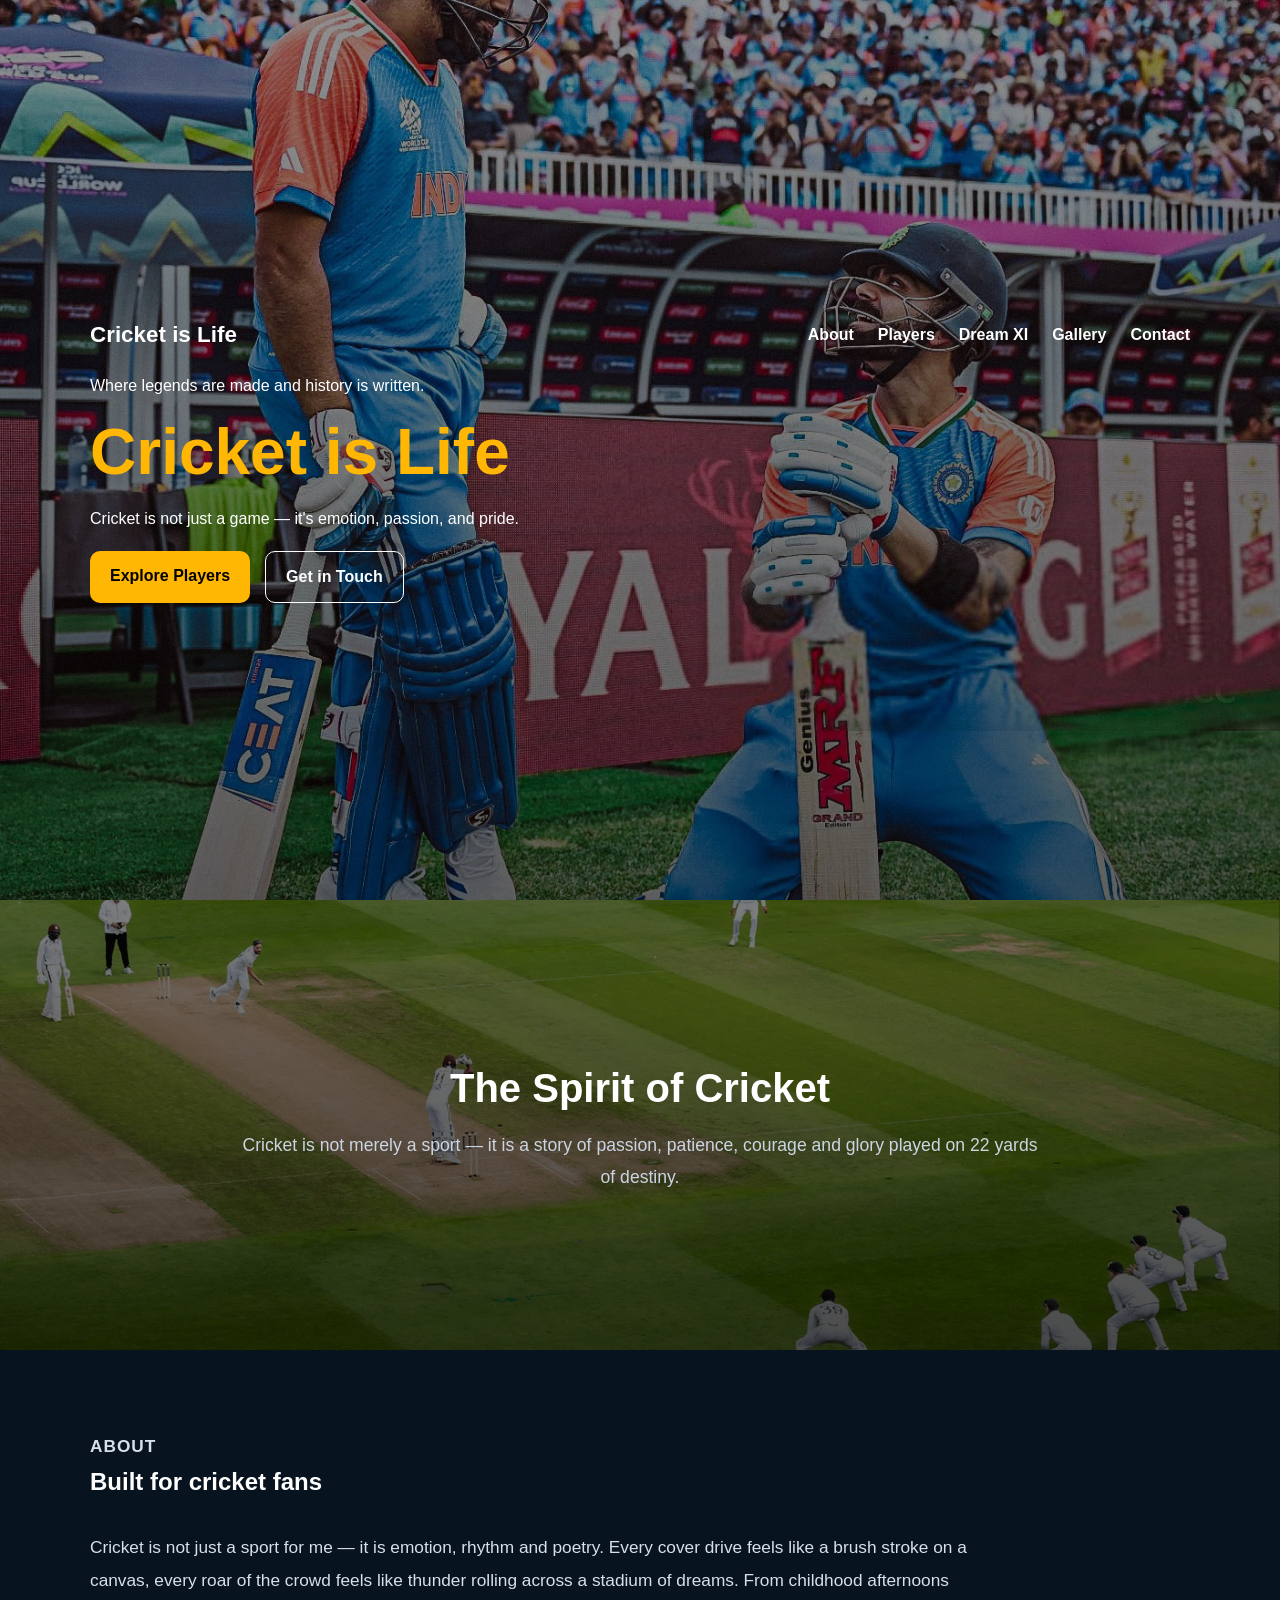
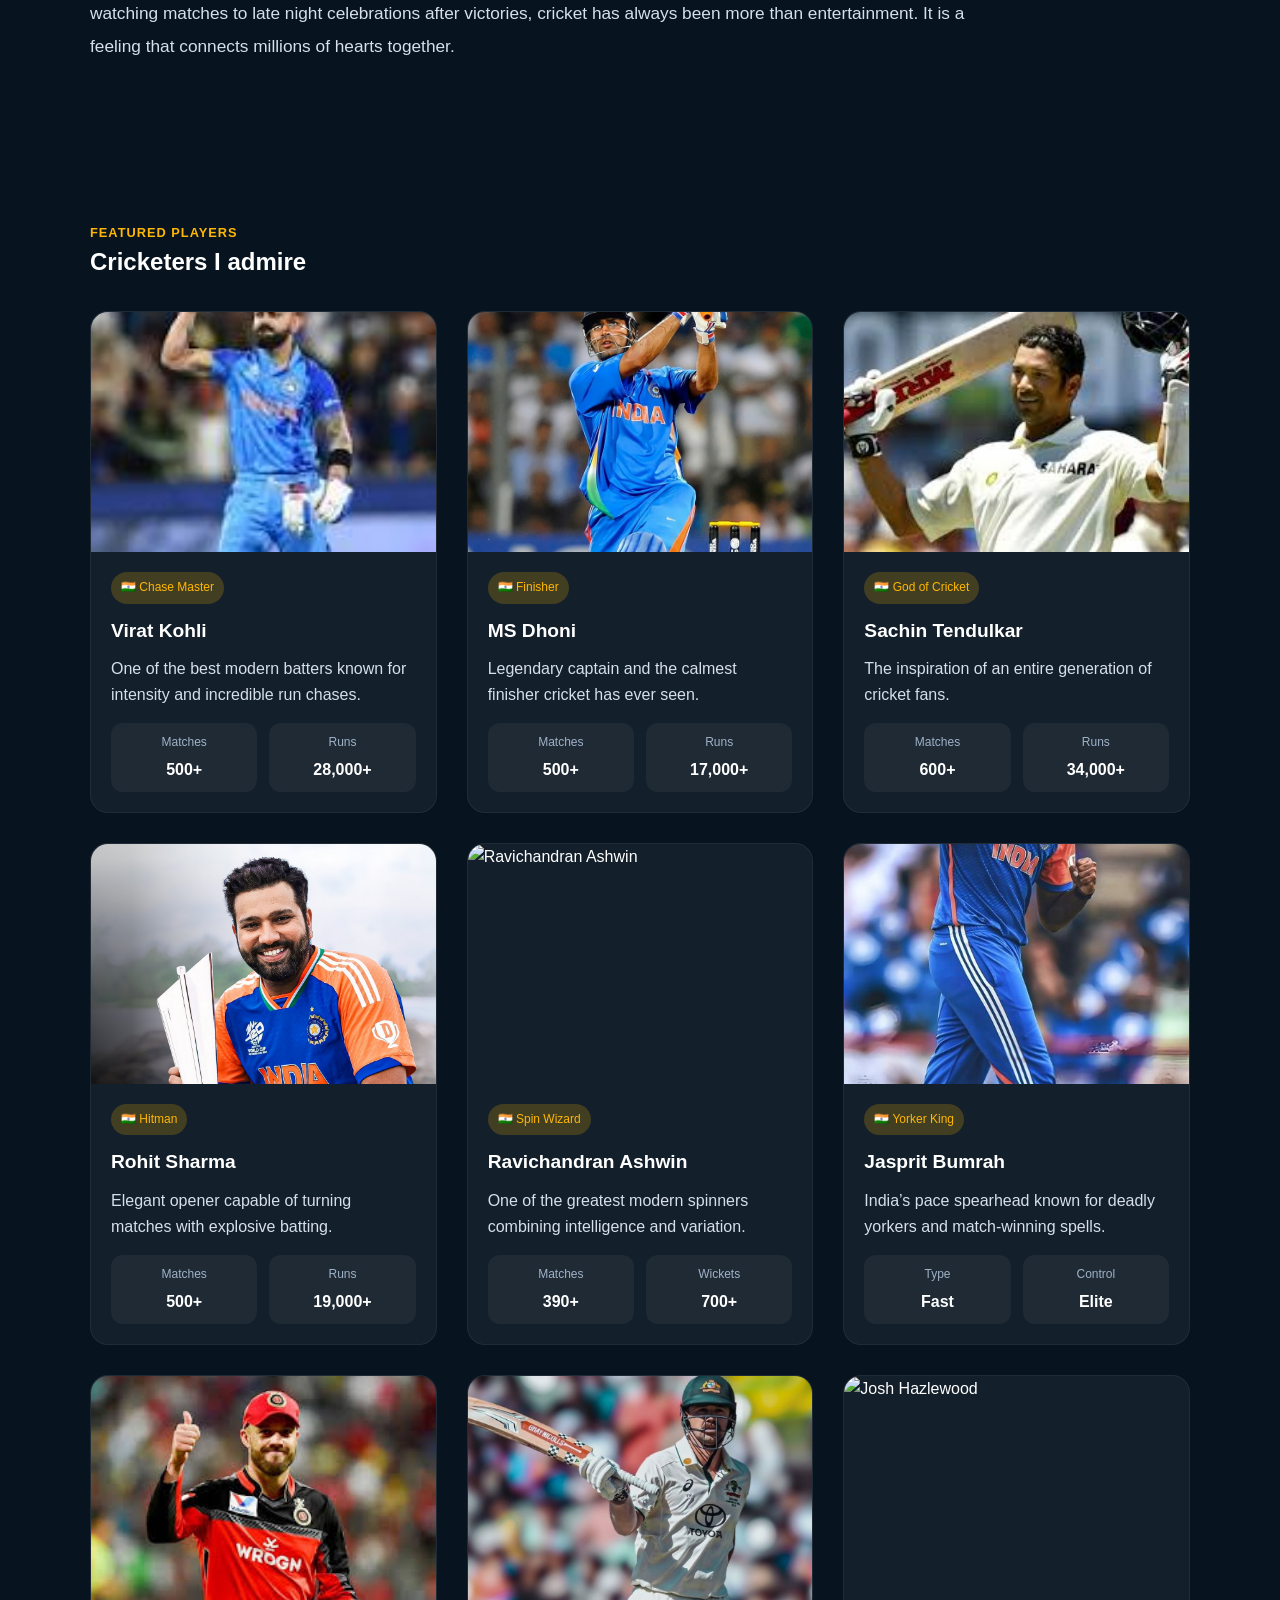
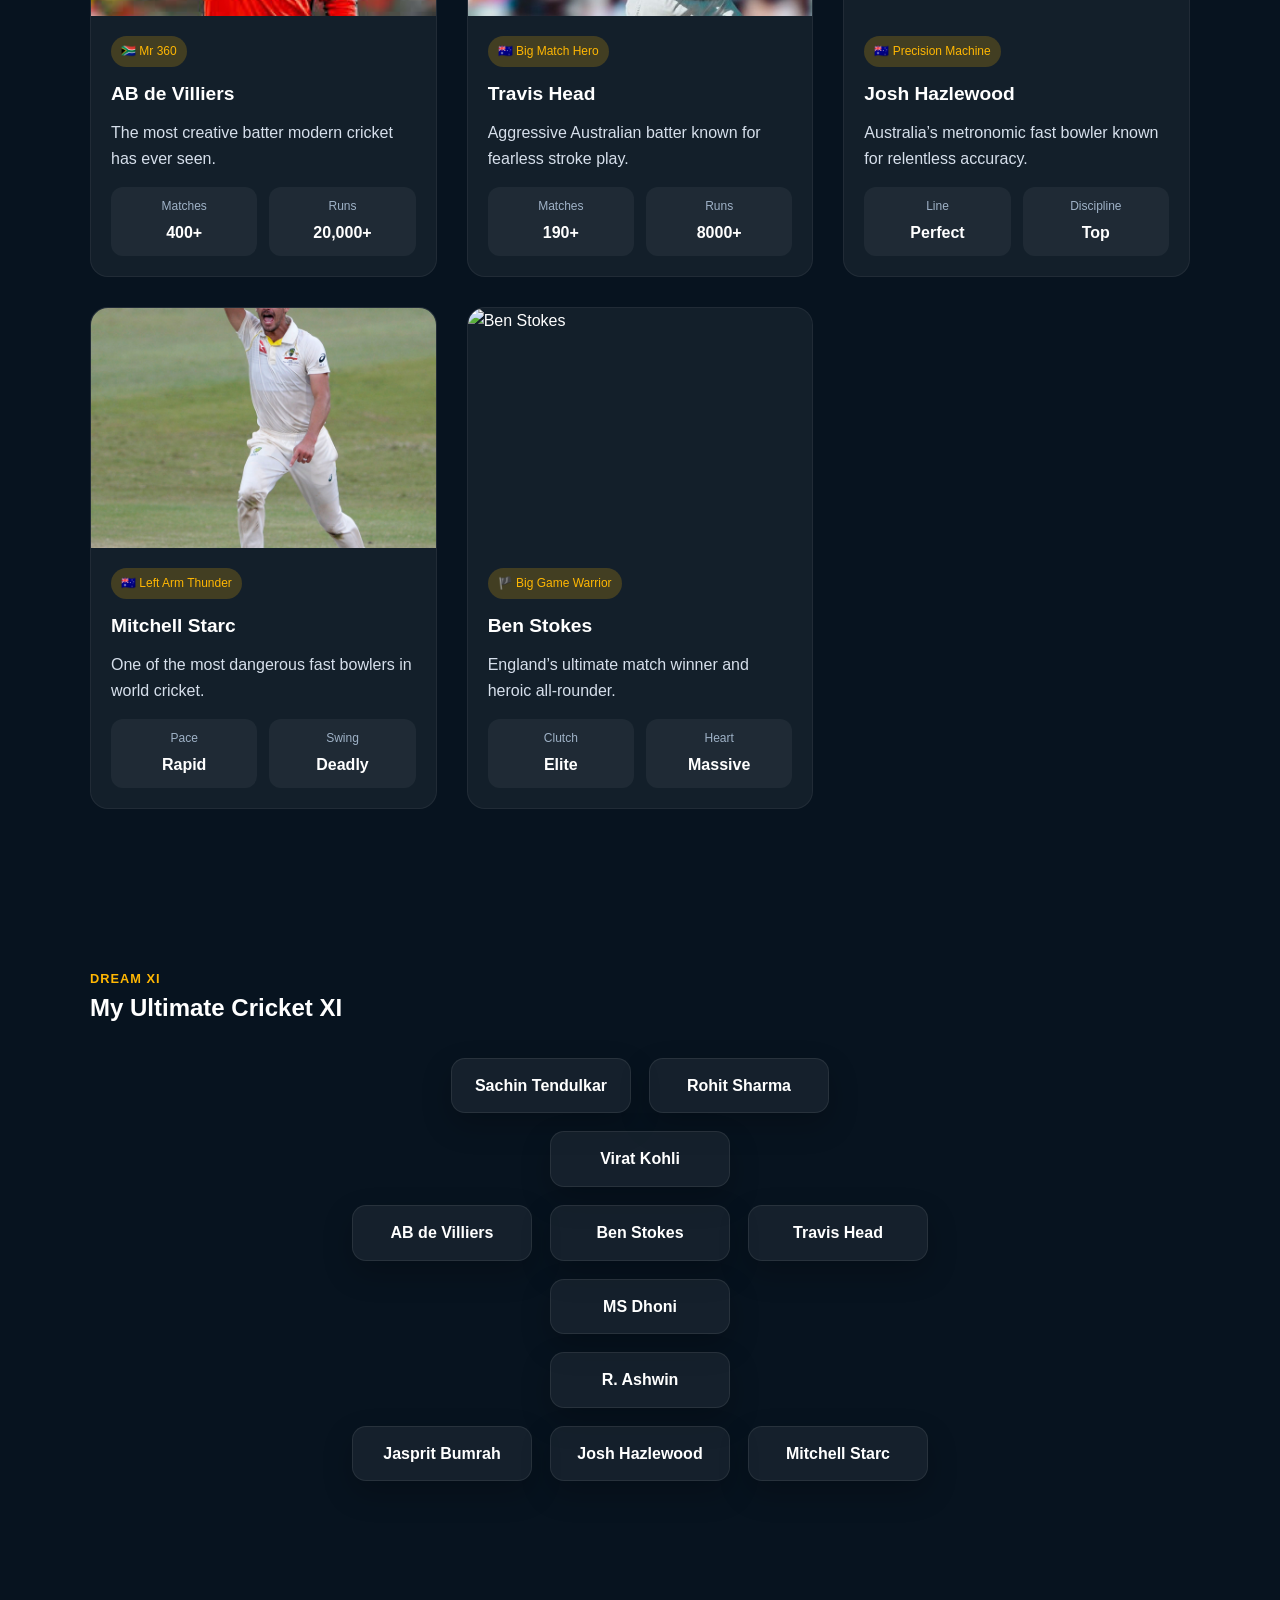
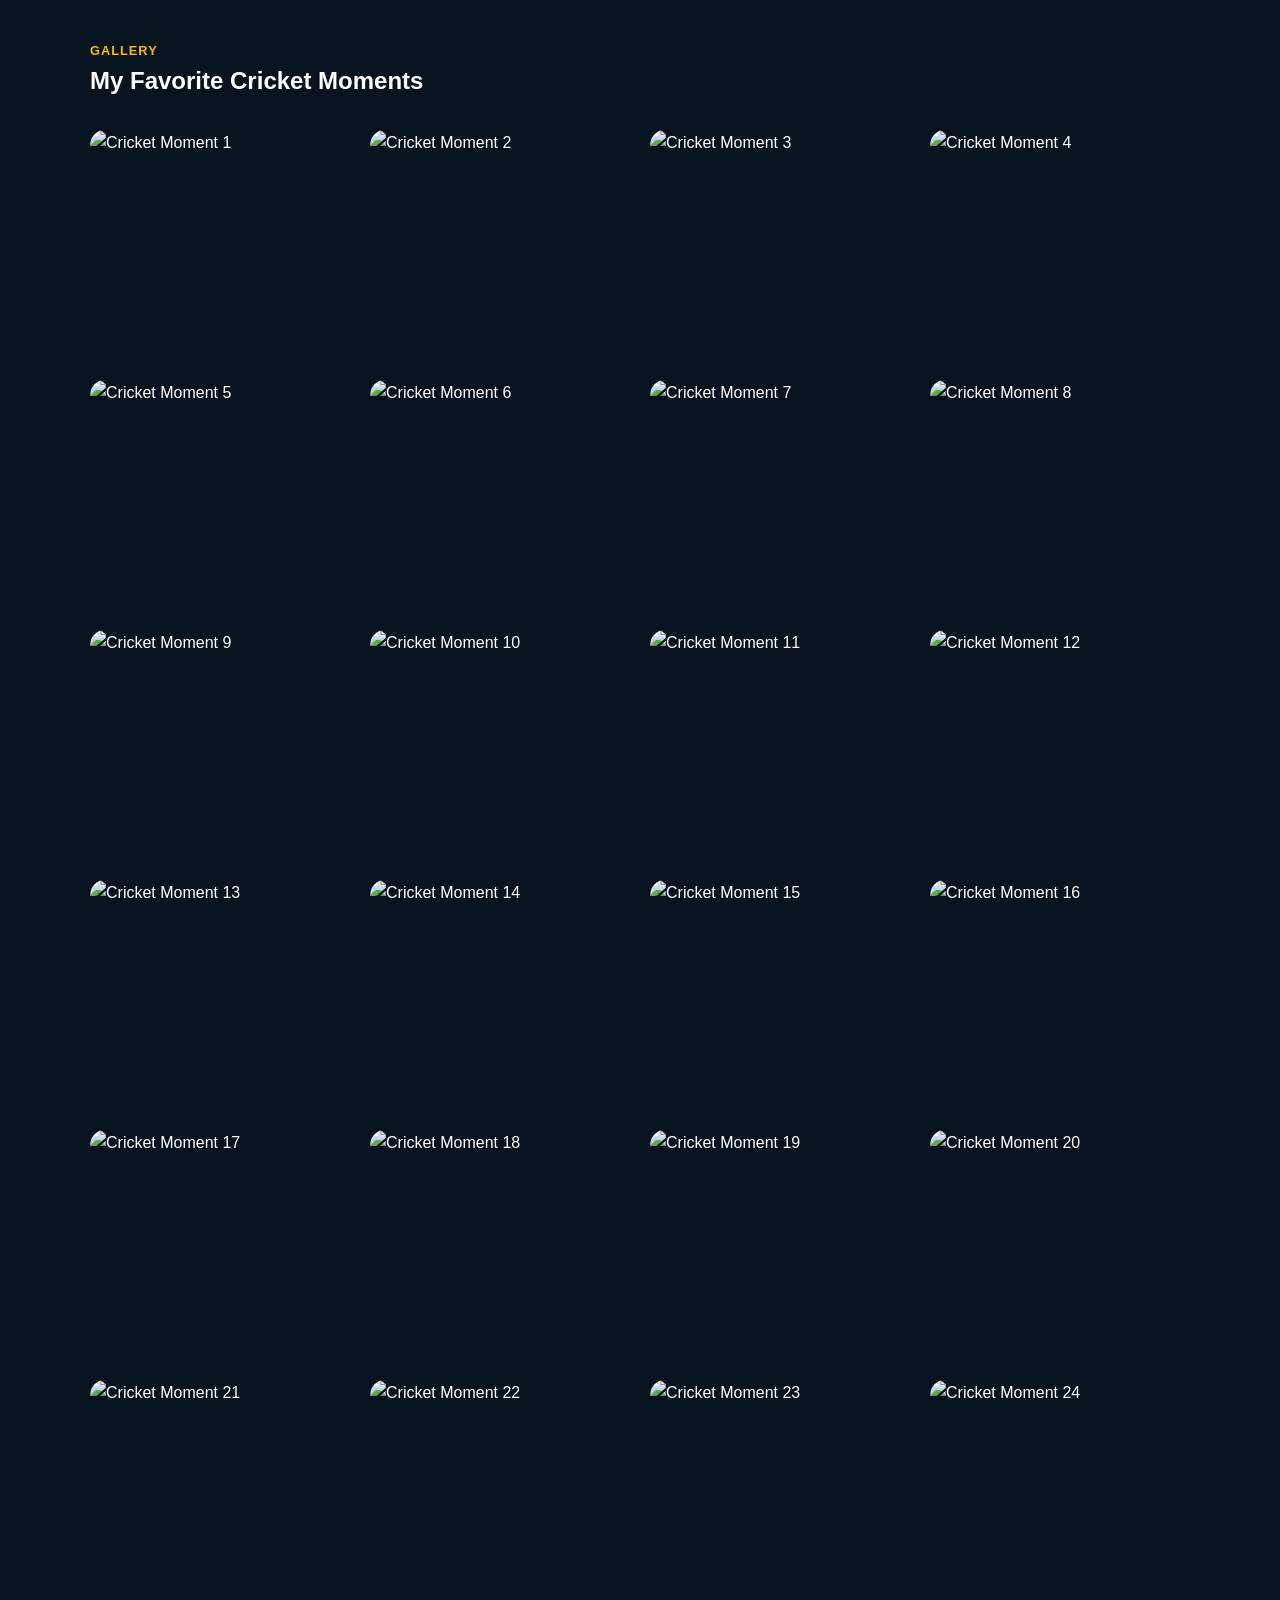
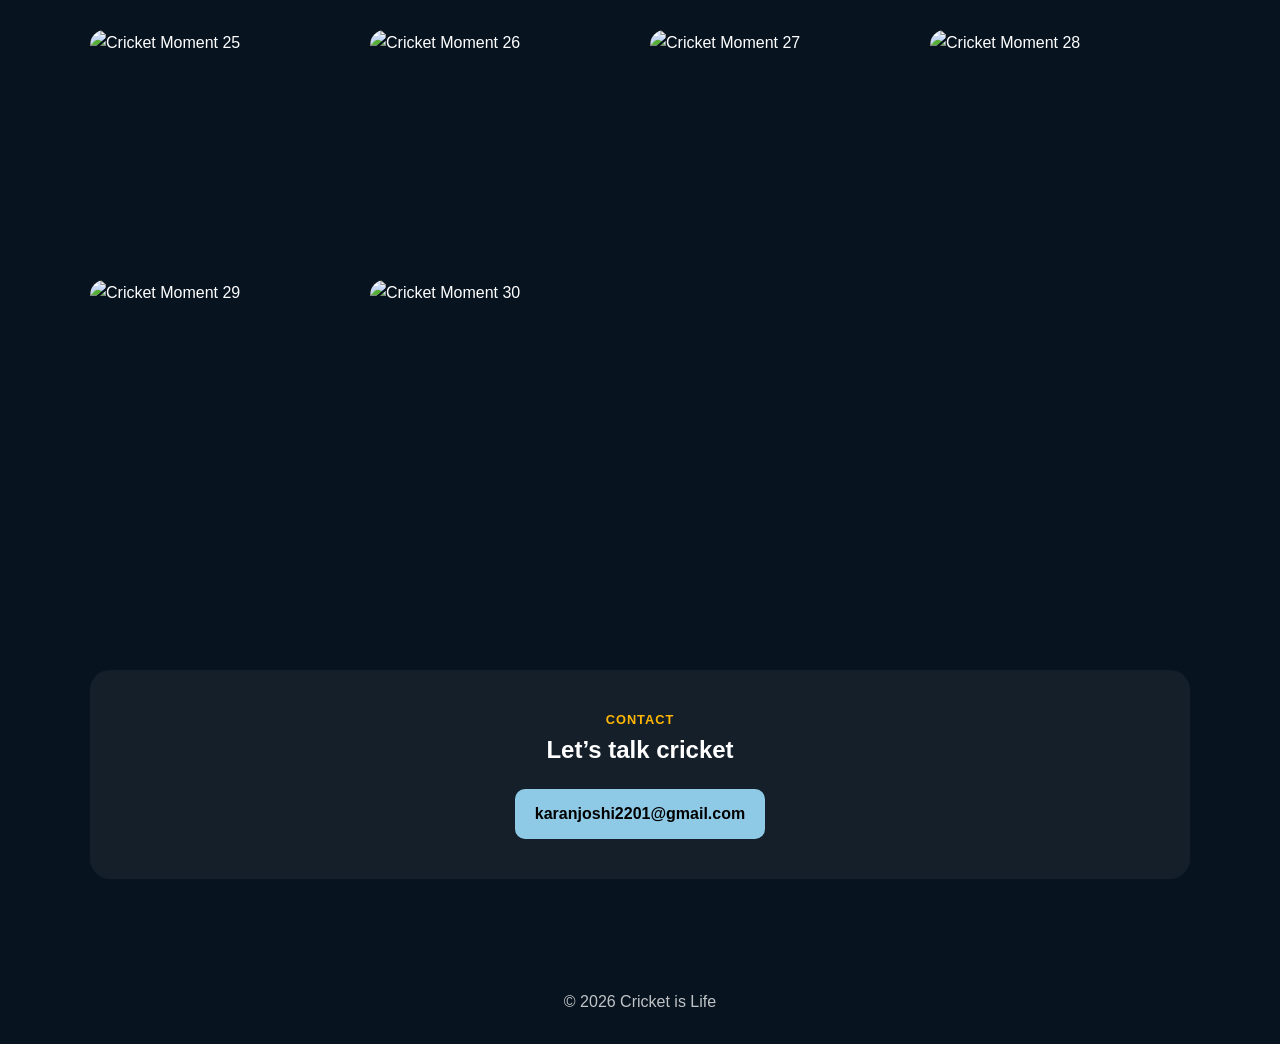
==== commit c53b81b5: "Update index.html" ====
--- a/index.html
+++ b/index.html
@@ -1,419 +1,482 @@
 <!DOCTYPE html>
 <html lang="en">
 <head>
-  <meta charset="UTF-8" />
-  <meta name="viewport" content="width=device-width, initial-scale=1.0" />
-  <title>Cricket is Life</title>
-  <link rel="stylesheet" href="style.css" />
+<meta charset="UTF-8">
+<meta name="viewport" content="width=device-width, initial-scale=1.0">
+<title>Cricket is Life</title>
+<link rel="stylesheet" href="style.css">
 </head>
+
 <body>
 
-  <header class="hero">
-    <div class="overlay"></div>
-
-    <div class="container">
-      <nav class="navbar">
-        <div class="logo">Cricket is Life</div>
-
-        <div class="nav-links">
-          <a href="#about">About</a>
-          <a href="#players">Players</a>
-          <a href="#dream-xi">Dream XI</a>
-          <a href="#highlights">Highlights</a>
-          <a href="#gallery">Gallery</a>
-          <a href="#contact">Contact</a>
-        </div>
-      </nav>
-
-      <div class="hero-content">
-        <p class="hero-text top-line">Where legends are made and history is written.</p>
-        <h1 class="hero-title">Cricket is Life</h1>
-        <p class="hero-text">
-          Cricket is not just a game — it's emotion, passion, and pride.
-        </p>
-
-        <div class="hero-buttons">
-          <a href="#players" class="btn btn-primary">Explore Players</a>
-          <a href="#gallery" class="btn btn-secondary">View Gallery</a>
-        </div>
-      </div>
-    </div>
-  </header>
-
-  <section class="stadium-banner">
-    <div class="stadium-overlay">
-      <div class="stadium-content">
-        <h2>The Spirit of Cricket</h2>
-        <p>
-          Cricket is not merely a sport — it is a story of passion, patience,
-          courage and glory played on 22 yards of destiny.
-        </p>
-      </div>
-    </div>
-  </section>
-
-  <main>
-    <section id="about" class="section about">
-      <div class="container">
-        <div class="section-header">
-          <p class="section-label">About</p>
-          <h2>Built for cricket fans</h2>
-        </div>
-
-        <p class="about-text">
-          Cricket is not just a sport for me — it is emotion, rhythm and poetry.
-          Every cover drive feels like a brush stroke on a canvas, every roar of
-          the crowd feels like thunder rolling across a stadium of dreams.
-          From childhood afternoons watching matches to late night celebrations
-          after victories, cricket has always been more than entertainment.
-          It is a feeling that connects millions of hearts together.
-        </p>
-      </div>
-    </section>
-
-    <section id="players" class="section players">
-      <div class="container">
-        <div class="section-header">
-          <p class="section-label">Featured Players</p>
-          <h2>Cricketers I admire</h2>
-        </div>
-
-        <div class="card-grid">
-          <article class="player-card">
-            <a href="virat.html">
-              <img src="virat.jpg" alt="Virat Kohli" />
-              <div class="card-content">
-                <span class="badge">🇮🇳 Chase Master</span>
-                <h3>Virat Kohli</h3>
-                <p>One of the best modern batters known for intensity and incredible run chases.</p>
-                <div class="stats-mini">
-                  <div><span>Runs</span><strong>26,000+</strong></div>
-                  <div><span>100s</span><strong>80+</strong></div>
-                </div>
-              </div>
-            </a>
-          </article>
-
-          <article class="player-card">
-            <a href="dhoni.html">
-              <img src="dhoni.jpg" alt="MS Dhoni" />
-              <div class="card-content">
-                <span class="badge">🇮🇳 Finisher</span>
-                <h3>MS Dhoni</h3>
-                <p>Legendary captain and the calmest finisher cricket has ever seen.</p>
-                <div class="stats-mini">
-                  <div><span>Matches</span><strong>500+</strong></div>
-                  <div><span>Trophies</span><strong>Many</strong></div>
-                </div>
-              </div>
-            </a>
-          </article>
-
-          <article class="player-card">
-            <a href="sachin.html">
-              <img src="sachin.jpg" alt="Sachin Tendulkar" />
-              <div class="card-content">
-                <span class="badge">🇮🇳 God of Cricket</span>
-                <h3>Sachin Tendulkar</h3>
-                <p>The inspiration of an entire generation of cricket fans.</p>
-                <div class="stats-mini">
-                  <div><span>Runs</span><strong>34,000+</strong></div>
-                  <div><span>100s</span><strong>100</strong></div>
-                </div>
-              </div>
-            </a>
-          </article>
-
-          <article class="player-card">
-            <a href="rohit.html">
-              <img src="rohit.jpg" alt="Rohit Sharma" />
-              <div class="card-content">
-                <span class="badge">🇮🇳 Hitman</span>
-                <h3>Rohit Sharma</h3>
-                <p>Elegant opener capable of turning matches with explosive batting.</p>
-                <div class="stats-mini">
-                  <div><span>ODI 200s</span><strong>3</strong></div>
-                  <div><span>Sixes</span><strong>Huge</strong></div>
-                </div>
-              </div>
-            </a>
-          </article>
-
-          <article class="player-card">
-            <a href="ashwin.html">
-              <img src="ashwin.jpg" alt="Ravichandran Ashwin" />
-              <div class="card-content">
-                <span class="badge">🇮🇳 Spin Wizard</span>
-                <h3>Ravichandran Ashwin</h3>
-                <p>One of the greatest modern spinners combining intelligence and variation.</p>
-                <div class="stats-mini">
-                  <div><span>Wickets</span><strong>700+</strong></div>
-                  <div><span>Skill</span><strong>Elite</strong></div>
-                </div>
-              </div>
-            </a>
-          </article>
-
-          <article class="player-card">
-            <a href="bumrah.html">
-              <img src="bumrah.jpg" alt="Jasprit Bumrah" />
-              <div class="card-content">
-                <span class="badge">🇮🇳 Yorker King</span>
-                <h3>Jasprit Bumrah</h3>
-                <p>India’s pace spearhead known for deadly yorkers and match-winning spells.</p>
-                <div class="stats-mini">
-                  <div><span>Pace</span><strong>Fast</strong></div>
-                  <div><span>Control</span><strong>Elite</strong></div>
-                </div>
-              </div>
-            </a>
-          </article>
-
-          <article class="player-card">
-            <a href="abd.html">
-              <img src="abd.jpg" alt="AB de Villiers" />
-              <div class="card-content">
-                <span class="badge">🇿🇦 Mr 360</span>
-                <h3>AB de Villiers</h3>
-                <p>The most creative batter modern cricket has ever seen.</p>
-                <div class="stats-mini">
-                  <div><span>Style</span><strong>360°</strong></div>
-                  <div><span>Impact</span><strong>Massive</strong></div>
-                </div>
-              </div>
-            </a>
-          </article>
-
-          <article class="player-card">
-            <a href="head.html">
-              <img src="head.jpg" alt="Travis Head" />
-              <div class="card-content">
-                <span class="badge">🇦🇺 Big Match Hero</span>
-                <h3>Travis Head</h3>
-                <p>Aggressive Australian batter known for fearless stroke play.</p>
-                <div class="stats-mini">
-                  <div><span>Strike Rate</span><strong>High</strong></div>
-                  <div><span>Nerve</span><strong>Steel</strong></div>
-                </div>
-              </div>
-            </a>
-          </article>
-
-          <article class="player-card">
-            <a href="hazlewood.html">
-              <img src="hazlewood.jpg" alt="Josh Hazlewood" />
-              <div class="card-content">
-                <span class="badge">🇦🇺 Precision Machine</span>
-                <h3>Josh Hazlewood</h3>
-                <p>Australia’s metronomic fast bowler known for relentless accuracy.</p>
-                <div class="stats-mini">
-                  <div><span>Line</span><strong>Perfect</strong></div>
-                  <div><span>Discipline</span><strong>Top</strong></div>
-                </div>
-              </div>
-            </a>
-          </article>
-
-          <article class="player-card">
-            <a href="starc.html">
-              <img src="starc.jpg" alt="Mitchell Starc" />
-              <div class="card-content">
-                <span class="badge">🇦🇺 Left Arm Thunder</span>
-                <h3>Mitchell Starc</h3>
-                <p>One of the most dangerous fast bowlers in world cricket.</p>
-                <div class="stats-mini">
-                  <div><span>Pace</span><strong>Rapid</strong></div>
-                  <div><span>Swing</span><strong>Deadly</strong></div>
-                </div>
-              </div>
-            </a>
-          </article>
-
-          <article class="player-card">
-            <a href="stokes.html">
-              <img src="stokes.jpg" alt="Ben Stokes" />
-              <div class="card-content">
-                <span class="badge">🏴 Big Game Warrior</span>
-                <h3>Ben Stokes</h3>
-                <p>England’s ultimate match winner and heroic all-rounder.</p>
-                <div class="stats-mini">
-                  <div><span>Clutch</span><strong>Elite</strong></div>
-                  <div><span>Heart</span><strong>Massive</strong></div>
-                </div>
-              </div>
-            </a>
-          </article>
-        </div>
-      </div>
-    </section>
-
-    <section id="dream-xi" class="section dream-xi">
-      <div class="container">
-        <div class="section-header">
-          <p class="section-label">Dream XI</p>
-          <h2>My Ultimate Cricket XI</h2>
-        </div>
-
-        <div class="formation">
-          <div class="formation-row two">
-            <div class="formation-player">Sachin</div>
-            <div class="formation-player">Rohit</div>
-          </div>
-
-          <div class="formation-row one">
-            <div class="formation-player">Virat</div>
-          </div>
-
-          <div class="formation-row three">
-            <div class="formation-player">ABD</div>
-            <div class="formation-player">Stokes</div>
-            <div class="formation-player">Head</div>
-          </div>
-
-          <div class="formation-row one">
-            <div class="formation-player">Dhoni</div>
-          </div>
-
-          <div class="formation-row one">
-            <div class="formation-player">Ashwin</div>
-          </div>
-
-          <div class="formation-row three">
-            <div class="formation-player">Bumrah</div>
-            <div class="formation-player">Hazlewood</div>
-            <div class="formation-player">Starc</div>
-          </div>
-        </div>
-      </div>
-    </section>
-
-    <section id="highlights" class="section highlights">
-      <div class="container">
-        <div class="section-header">
-          <p class="section-label">Video Highlights</p>
-          <h2>Moments I keep going back to</h2>
-        </div>
-
-        <div class="video-grid">
-          <div class="video-card">
-            <iframe src="https://www.youtube.com/embed/bsXn-lIs4Y0" title="MS Dhoni 2011 World Cup Final" allowfullscreen></iframe>
-            <h3>Dhoni’s 2011 World Cup Six</h3>
-          </div>
-
-          <div class="video-card">
-            <iframe src="https://www.youtube.com/embed/obJ7XOX1A6A" title="Ben Stokes Headingley 2019" allowfullscreen></iframe>
-            <h3>Ben Stokes at Headingley</h3>
-          </div>
-
-          <div class="video-card">
-            <iframe src="https://www.youtube.com/embed/Z0Kx0gqA8hE" title="Virat Kohli Chase Highlights" allowfullscreen></iframe>
-            <h3>Virat Kohli Chase Masterclass</h3>
-          </div>
-        </div>
-      </div>
-    </section>
-
-    <section id="gallery" class="section gallery">
-      <div class="container">
-        <div class="section-header">
-          <p class="section-label">Gallery</p>
-          <h2>My Favorite Cricket Moments</h2>
-        </div>
-
-        <div class="gallery-strip">
-          <div class="gallery-track">
-            <img src="gallery1.jpg" alt="Cricket Moment 1" class="gallery-image" loading="lazy">
-            <img src="gallery2.jpg" alt="Cricket Moment 2" class="gallery-image" loading="lazy">
-            <img src="gallery3.jpg" alt="Cricket Moment 3" class="gallery-image" loading="lazy">
-            <img src="gallery4.jpg" alt="Cricket Moment 4" class="gallery-image" loading="lazy">
-            <img src="gallery5.jpg" alt="Cricket Moment 5" class="gallery-image" loading="lazy">
-            <img src="gallery6.jpg" alt="Cricket Moment 6" class="gallery-image" loading="lazy">
-            <img src="gallery7.jpg" alt="Cricket Moment 7" class="gallery-image" loading="lazy">
-            <img src="gallery8.jpg" alt="Cricket Moment 8" class="gallery-image" loading="lazy">
-            <img src="gallery9.jpg" alt="Cricket Moment 9" class="gallery-image" loading="lazy">
-            <img src="gallery10.jpg" alt="Cricket Moment 10" class="gallery-image" loading="lazy">
-
-            <img src="gallery11.jpg" alt="Cricket Moment 11" class="gallery-image" loading="lazy">
-            <img src="gallery12.jpg" alt="Cricket Moment 12" class="gallery-image" loading="lazy">
-            <img src="gallery13.jpg" alt="Cricket Moment 13" class="gallery-image" loading="lazy">
-            <img src="gallery14.jpg" alt="Cricket Moment 14" class="gallery-image" loading="lazy">
-            <img src="gallery15.jpg" alt="Cricket Moment 15" class="gallery-image" loading="lazy">
-            <img src="gallery16.jpg" alt="Cricket Moment 16" class="gallery-image" loading="lazy">
-            <img src="gallery17.jpg" alt="Cricket Moment 17" class="gallery-image" loading="lazy">
-            <img src="gallery18.jpg" alt="Cricket Moment 18" class="gallery-image" loading="lazy">
-            <img src="gallery19.jpg" alt="Cricket Moment 19" class="gallery-image" loading="lazy">
-            <img src="gallery20.jpg" alt="Cricket Moment 20" class="gallery-image" loading="lazy">
-
-            <img src="gallery21.jpg" alt="Cricket Moment 21" class="gallery-image" loading="lazy">
-            <img src="gallery22.jpg" alt="Cricket Moment 22" class="gallery-image" loading="lazy">
-            <img src="gallery23.jpg" alt="Cricket Moment 23" class="gallery-image" loading="lazy">
-            <img src="gallery24.jpg" alt="Cricket Moment 24" class="gallery-image" loading="lazy">
-            <img src="gallery25.jpg" alt="Cricket Moment 25" class="gallery-image" loading="lazy">
-            <img src="gallery26.jpg" alt="Cricket Moment 26" class="gallery-image" loading="lazy">
-            <img src="gallery27.jpg" alt="Cricket Moment 27" class="gallery-image" loading="lazy">
-            <img src="gallery28.jpg" alt="Cricket Moment 28" class="gallery-image" loading="lazy">
-            <img src="gallery29.jpg" alt="Cricket Moment 29" class="gallery-image" loading="lazy">
-            <img src="gallery30.jpg" alt="Cricket Moment 30" class="gallery-image" loading="lazy">
-
-            <img src="gallery1.jpg" alt="Cricket Moment 1" class="gallery-image" loading="lazy">
-            <img src="gallery2.jpg" alt="Cricket Moment 2" class="gallery-image" loading="lazy">
-            <img src="gallery3.jpg" alt="Cricket Moment 3" class="gallery-image" loading="lazy">
-            <img src="gallery4.jpg" alt="Cricket Moment 4" class="gallery-image" loading="lazy">
-            <img src="gallery5.jpg" alt="Cricket Moment 5" class="gallery-image" loading="lazy">
-            <img src="gallery6.jpg" alt="Cricket Moment 6" class="gallery-image" loading="lazy">
-            <img src="gallery7.jpg" alt="Cricket Moment 7" class="gallery-image" loading="lazy">
-            <img src="gallery8.jpg" alt="Cricket Moment 8" class="gallery-image" loading="lazy">
-          </div>
-        </div>
-      </div>
-    </section>
-
-    <div class="lightbox" id="lightbox">
-      <span class="lightbox-close" id="lightbox-close">&times;</span>
-      <img class="lightbox-image" id="lightbox-image" alt="Expanded image">
-    </div>
-
-    <section id="contact" class="section contact">
-      <div class="container">
-        <div class="contact-box">
-          <p class="section-label">Contact</p>
-          <h2>Let’s talk cricket</h2>
-          <a href="mailto:karanjoshi2201@gmail.com" class="contact-button">
-            karanjoshi2201@gmail.com
-          </a>
-        </div>
-      </div>
-    </section>
-  </main>
-
-  <footer class="footer">
-    <p>© 2026 Cricket is Life</p>
-  </footer>
-
-  <script>
-    const galleryImages = document.querySelectorAll(".gallery-image");
-    const lightbox = document.getElementById("lightbox");
-    const lightboxImage = document.getElementById("lightbox-image");
-    const lightboxClose = document.getElementById("lightbox-close");
-
-    galleryImages.forEach((image) => {
-      image.addEventListener("click", () => {
-        lightbox.classList.add("show");
-        lightboxImage.src = image.src;
-        lightboxImage.alt = image.alt;
-      });
-    });
-
-    lightboxClose.addEventListener("click", () => {
-      lightbox.classList.remove("show");
-    });
-
-    lightbox.addEventListener("click", (e) => {
-      if (e.target === lightbox) {
-        lightbox.classList.remove("show");
-      }
-    });
-  </script>
+<header class="hero">
+
+<div class="overlay"></div>
+
+<div class="container">
+
+<nav class="navbar">
+
+<div class="logo">Cricket is Life</div>
+
+<div class="nav-links">
+<a href="#about">About</a>
+<a href="#players">Players</a>
+<a href="#dream-xi">Dream XI</a>
+<a href="#gallery">Gallery</a>
+<a href="#contact">Contact</a>
+</div>
+
+</nav>
+
+<div class="hero-content">
+
+<p class="hero-text">Where legends are made and history is written.</p>
+
+<h1 class="hero-title">Cricket is Life</h1>
+
+<p class="hero-text">
+Cricket is not just a game — it's emotion, passion, and pride.
+</p>
+
+<div class="hero-buttons">
+<a href="#players" class="btn btn-primary">Explore Players</a>
+<a href="#contact" class="btn btn-secondary">Get in Touch</a>
+</div>
+
+</div>
+
+</div>
+
+</header>
+
+
+<section class="stadium-banner">
+
+<div class="stadium-overlay">
+
+<div class="stadium-content">
+
+<h2>The Spirit of Cricket</h2>
+
+<p>
+Cricket is not merely a sport — it is a story of passion,
+patience, courage and glory played on 22 yards of destiny.
+</p>
+
+</div>
+
+</div>
+
+</section>
+
+
+
+<main>
+
+<section id="about" class="section about">
+
+<div class="container">
+
+<div class="section-header">
+
+<p class="section-label">About</p>
+
+<h2>Built for cricket fans</h2>
+
+</div>
+
+<p>
+Cricket is not just a sport for me — it is emotion, rhythm and poetry.
+Every cover drive feels like a brush stroke on a canvas, every roar of
+the crowd feels like thunder rolling across a stadium of dreams.
+From childhood afternoons watching matches to late night celebrations
+after victories, cricket has always been more than entertainment.
+It is a feeling that connects millions of hearts together.
+</p>
+
+</div>
+
+</section>
+
+
+
+<section id="players" class="section players">
+
+<div class="container">
+
+<div class="section-header">
+
+<p class="section-label">Featured Players</p>
+
+<h2>Cricketers I admire</h2>
+
+</div>
+
+<div class="card-grid">
+
+<!-- Virat Kohli -->
+<article class="player-card">
+<a href="virat.html">
+<img src="virat.jpg" alt="Virat Kohli">
+<div class="card-content">
+<span class="badge">🇮🇳 Chase Master</span>
+<h3>Virat Kohli</h3>
+<p>
+One of the best modern batters known for intensity and incredible run chases.
+</p>
+<div class="stats-mini">
+<div><span>Matches</span><strong>500+</strong></div>
+<div><span>Runs</span><strong>28,000+</strong></div>
+</div>
+</div>
+</a>
+</article>
+
+<!-- MS Dhoni -->
+<article class="player-card">
+<a href="dhoni.html">
+<img src="dhoni.jpg" alt="MS Dhoni">
+<div class="card-content">
+<span class="badge">🇮🇳 Finisher</span>
+<h3>MS Dhoni</h3>
+<p>
+Legendary captain and the calmest finisher cricket has ever seen.
+</p>
+<div class="stats-mini">
+<div><span>Matches</span><strong>500+</strong></div>
+<div><span>Runs</span><strong>17,000+</strong></div>
+</div>
+</div>
+</a>
+</article>
+
+<!-- Sachin Tendulkar -->
+<article class="player-card">
+<a href="sachin.html">
+<img src="sachin.jpg" alt="Sachin Tendulkar">
+<div class="card-content">
+<span class="badge">🇮🇳 God of Cricket</span>
+<h3>Sachin Tendulkar</h3>
+<p>
+The inspiration of an entire generation of cricket fans.
+</p>
+<div class="stats-mini">
+<div><span>Matches</span><strong>600+</strong></div>
+<div><span>Runs</span><strong>34,000+</strong></div>
+</div>
+</div>
+</a>
+</article>
+
+<!-- Rohit Sharma -->
+<article class="player-card">
+<a href="rohit.html">
+<img src="rohit.jpg" alt="Rohit Sharma">
+<div class="card-content">
+<span class="badge">🇮🇳 Hitman</span>
+<h3>Rohit Sharma</h3>
+<p>
+Elegant opener capable of turning matches with explosive batting.
+</p>
+<div class="stats-mini">
+<div><span>Matches</span><strong>500+</strong></div>
+<div><span>Runs</span><strong>19,000+</strong></div>
+</div>
+</div>
+</a>
+</article>
+
+<!-- Ashwin -->
+<article class="player-card">
+<a href="ashwin.html">
+<img src="ashwin.jpg" alt="Ravichandran Ashwin">
+<div class="card-content">
+<span class="badge">🇮🇳 Spin Wizard</span>
+<h3>Ravichandran Ashwin</h3>
+<p>
+One of the greatest modern spinners combining intelligence and variation.
+</p>
+<div class="stats-mini">
+<div><span>Matches</span><strong>390+</strong></div>
+<div><span>Wickets</span><strong>700+</strong></div>
+</div>
+</div>
+</a>
+</article>
+
+<!-- Bumrah -->
+<article class="player-card">
+<a href="bumrah.html">
+<img src="bumrah.jpg" alt="Jasprit Bumrah">
+<div class="card-content">
+<span class="badge">🇮🇳 Yorker King</span>
+<h3>Jasprit Bumrah</h3>
+<p>
+India’s pace spearhead known for deadly yorkers and match-winning spells.
+</p>
+<div class="stats-mini">
+<div><span>Type</span><strong>Fast</strong></div>
+<div><span>Control</span><strong>Elite</strong></div>
+</div>
+</div>
+</a>
+</article>
+
+<!-- AB de Villiers -->
+<article class="player-card">
+<a href="abd.html">
+<img src="abd.jpg" alt="AB de Villiers">
+<div class="card-content">
+<span class="badge">🇿🇦 Mr 360</span>
+<h3>AB de Villiers</h3>
+<p>
+The most creative batter modern cricket has ever seen.
+</p>
+<div class="stats-mini">
+<div><span>Matches</span><strong>400+</strong></div>
+<div><span>Runs</span><strong>20,000+</strong></div>
+</div>
+</div>
+</a>
+</article>
+
+<!-- Travis Head -->
+<article class="player-card">
+<a href="head.html">
+<img src="head.jpg" alt="Travis Head">
+<div class="card-content">
+<span class="badge">🇦🇺 Big Match Hero</span>
+<h3>Travis Head</h3>
+<p>
+Aggressive Australian batter known for fearless stroke play.
+</p>
+<div class="stats-mini">
+<div><span>Matches</span><strong>190+</strong></div>
+<div><span>Runs</span><strong>8000+</strong></div>
+</div>
+</div>
+</a>
+</article>
+
+<!-- Josh Hazlewood -->
+<article class="player-card">
+<a href="hazlewood.html">
+<img src="hazlewood.jpg" alt="Josh Hazlewood">
+<div class="card-content">
+<span class="badge">🇦🇺 Precision Machine</span>
+<h3>Josh Hazlewood</h3>
+<p>
+Australia’s metronomic fast bowler known for relentless accuracy.
+</p>
+<div class="stats-mini">
+<div><span>Line</span><strong>Perfect</strong></div>
+<div><span>Discipline</span><strong>Top</strong></div>
+</div>
+</div>
+</a>
+</article>
+
+<!-- Mitchell Starc -->
+<article class="player-card">
+<a href="starc.html">
+<img src="starc.jpg" alt="Mitchell Starc">
+<div class="card-content">
+<span class="badge">🇦🇺 Left Arm Thunder</span>
+<h3>Mitchell Starc</h3>
+<p>
+One of the most dangerous fast bowlers in world cricket.
+</p>
+<div class="stats-mini">
+<div><span>Pace</span><strong>Rapid</strong></div>
+<div><span>Swing</span><strong>Deadly</strong></div>
+</div>
+</div>
+</a>
+</article>
+
+<!-- Ben Stokes -->
+<article class="player-card">
+<a href="stokes.html">
+<img src="stokes.jpg" alt="Ben Stokes">
+<div class="card-content">
+<span class="badge">🏴 Big Game Warrior</span>
+<h3>Ben Stokes</h3>
+<p>
+England’s ultimate match winner and heroic all-rounder.
+</p>
+<div class="stats-mini">
+<div><span>Clutch</span><strong>Elite</strong></div>
+<div><span>Heart</span><strong>Massive</strong></div>
+</div>
+</div>
+</a>
+</article>
+
+</div>
+
+</div>
+
+</section>
+
+
+
+<section id="dream-xi" class="section dream-xi">
+
+<div class="container">
+
+<div class="section-header">
+<p class="section-label">Dream XI</p>
+<h2>My Ultimate Cricket XI</h2>
+</div>
+
+<div class="formation">
+
+<div class="formation-row two">
+<div class="formation-player">Sachin Tendulkar</div>
+<div class="formation-player">Rohit Sharma</div>
+</div>
+
+<div class="formation-row one">
+<div class="formation-player">Virat Kohli</div>
+</div>
+
+<div class="formation-row three">
+<div class="formation-player">AB de Villiers</div>
+<div class="formation-player">Ben Stokes</div>
+<div class="formation-player">Travis Head</div>
+</div>
+
+<div class="formation-row one">
+<div class="formation-player">MS Dhoni</div>
+</div>
+
+<div class="formation-row one">
+<div class="formation-player">R. Ashwin</div>
+</div>
+
+<div class="formation-row three">
+<div class="formation-player">Jasprit Bumrah</div>
+<div class="formation-player">Josh Hazlewood</div>
+<div class="formation-player">Mitchell Starc</div>
+</div>
+
+</div>
+
+</div>
+
+</section>
+
+
+
+<section id="gallery" class="section gallery">
+
+<div class="container">
+
+<div class="section-header">
+<p class="section-label">Gallery</p>
+<h2>My Favorite Cricket Moments</h2>
+</div>
+
+<div class="gallery-grid">
+<img src="gallery1.jpg" alt="Cricket Moment 1" class="gallery-image" loading="lazy">
+<img src="gallery2.jpg" alt="Cricket Moment 2" class="gallery-image" loading="lazy">
+<img src="gallery3.jpg" alt="Cricket Moment 3" class="gallery-image" loading="lazy">
+<img src="gallery4.jpg" alt="Cricket Moment 4" class="gallery-image" loading="lazy">
+<img src="gallery5.jpg" alt="Cricket Moment 5" class="gallery-image" loading="lazy">
+<img src="gallery6.jpg" alt="Cricket Moment 6" class="gallery-image" loading="lazy">
+<img src="gallery7.jpg" alt="Cricket Moment 7" class="gallery-image" loading="lazy">
+<img src="gallery8.jpg" alt="Cricket Moment 8" class="gallery-image" loading="lazy">
+<img src="gallery9.jpg" alt="Cricket Moment 9" class="gallery-image" loading="lazy">
+<img src="gallery10.jpg" alt="Cricket Moment 10" class="gallery-image" loading="lazy">
+<img src="gallery11.jpg" alt="Cricket Moment 11" class="gallery-image" loading="lazy">
+<img src="gallery12.jpg" alt="Cricket Moment 12" class="gallery-image" loading="lazy">
+<img src="gallery13.jpg" alt="Cricket Moment 13" class="gallery-image" loading="lazy">
+<img src="gallery14.jpg" alt="Cricket Moment 14" class="gallery-image" loading="lazy">
+<img src="gallery15.jpg" alt="Cricket Moment 15" class="gallery-image" loading="lazy">
+<img src="gallery16.jpg" alt="Cricket Moment 16" class="gallery-image" loading="lazy">
+<img src="gallery17.jpg" alt="Cricket Moment 17" class="gallery-image" loading="lazy">
+<img src="gallery18.jpg" alt="Cricket Moment 18" class="gallery-image" loading="lazy">
+<img src="gallery19.jpg" alt="Cricket Moment 19" class="gallery-image" loading="lazy">
+<img src="gallery20.jpg" alt="Cricket Moment 20" class="gallery-image" loading="lazy">
+<img src="gallery21.jpg" alt="Cricket Moment 21" class="gallery-image" loading="lazy">
+<img src="gallery22.jpg" alt="Cricket Moment 22" class="gallery-image" loading="lazy">
+<img src="gallery23.jpg" alt="Cricket Moment 23" class="gallery-image" loading="lazy">
+<img src="gallery24.jpg" alt="Cricket Moment 24" class="gallery-image" loading="lazy">
+<img src="gallery25.jpg" alt="Cricket Moment 25" class="gallery-image" loading="lazy">
+<img src="gallery26.jpg" alt="Cricket Moment 26" class="gallery-image" loading="lazy">
+<img src="gallery27.jpg" alt="Cricket Moment 27" class="gallery-image" loading="lazy">
+<img src="gallery28.jpg" alt="Cricket Moment 28" class="gallery-image" loading="lazy">
+<img src="gallery29.jpg" alt="Cricket Moment 29" class="gallery-image" loading="lazy">
+<img src="gallery30.jpg" alt="Cricket Moment 30" class="gallery-image" loading="lazy">
+</div>
+
+</div>
+
+</section>
+
+
+<div class="lightbox" id="lightbox">
+<span class="lightbox-close" id="lightbox-close">&times;</span>
+<img class="lightbox-image" id="lightbox-image" alt="Expanded image">
+</div>
+
+
+
+<section id="contact" class="section contact">
+
+<div class="container">
+
+<div class="contact-box">
+
+<p class="section-label">Contact</p>
+
+<h2>Let’s talk cricket</h2>
+
+<a href="mailto:karanjoshi2201@gmail.com" class="contact-button">
+karanjoshi2201@gmail.com
+</a>
+
+</div>
+
+</div>
+
+</section>
+
+</main>
+
+
+
+<footer class="footer">
+<p>© 2026 Cricket is Life</p>
+</footer>
+
+
+<script>
+const galleryImages = document.querySelectorAll(".gallery-image");
+const lightbox = document.getElementById("lightbox");
+const lightboxImage = document.getElementById("lightbox-image");
+const lightboxClose = document.getElementById("lightbox-close");
+
+galleryImages.forEach((image) => {
+  image.addEventListener("click", () => {
+    lightbox.classList.add("show");
+    lightboxImage.src = image.src;
+    lightboxImage.alt = image.alt;
+  });
+});
+
+lightboxClose.addEventListener("click", () => {
+  lightbox.classList.remove("show");
+});
+
+lightbox.addEventListener("click", (e) => {
+  if (e.target === lightbox) {
+    lightbox.classList.remove("show");
+  }
+});
+</script>
 
 </body>
 </html>
+
--- a/style.css
+++ b/style.css
@@ -2,6 +2,10 @@
 margin:0;
 padding:0;
 box-sizing:border-box;
+}
+
+html{
+scroll-behavior:smooth;
 }
 
 body{
@@ -37,6 +41,11 @@
 justify-content:space-between;
 align-items:center;
 padding:20px 0;
+}
+
+.logo{
+font-size:1.4rem;
+font-weight:bold;
 }
 
 .nav-links{
@@ -63,14 +72,20 @@
 align-items:center;
 }
 
+.overlay{
+display:none;
+}
+
 .hero-title{
 font-size:4rem;
 color:#ffb703;
 margin-bottom:20px;
+line-height:1.05;
 }
 
 .hero-text{
 margin-bottom:20px;
+max-width:700px;
 }
 
 .hero-buttons{
@@ -87,6 +102,12 @@
 font-weight:bold;
 text-decoration:none;
 display:inline-block;
+transition:0.25s;
+}
+
+.btn:hover{
+transform:translateY(-2px);
+box-shadow:0 10px 24px rgba(0,0,0,.25);
 }
 
 .btn-secondary{
@@ -133,9 +154,16 @@
 line-height:1.8;
 }
 
+.about p{
+max-width:900px;
+color:#d6dfeb;
+font-size:1.08rem;
+line-height:1.9;
+}
+
 .card-grid{
 display:grid;
-grid-template-columns:repeat(3,1fr);
+grid-template-columns:repeat(auto-fit,minmax(280px,1fr));
 gap:30px;
 }
 
@@ -144,23 +172,25 @@
 border-radius:18px;
 overflow:hidden;
 transition:0.3s;
+border:1px solid rgba(255,255,255,.06);
+}
+
+.player-card:hover{
+transform:translateY(-8px);
+box-shadow:0 20px 45px rgba(0,0,0,.5);
+}
+
+.player-card a{
+text-decoration:none;
+color:inherit;
+display:block;
+height:100%;
 }
 
 .player-card img{
 width:100%;
 height:240px;
 object-fit:cover;
-display:block;
-}
-
-.player-card:hover{
-transform:translateY(-8px);
-box-shadow:0 20px 45px rgba(0,0,0,.5);
-}
-
-.player-card a{
-text-decoration:none;
-color:inherit;
 display:block;
 }
 
@@ -174,25 +204,96 @@
 padding:6px 10px;
 border-radius:999px;
 font-size:.75rem;
+margin-bottom:12px;
+display:inline-block;
+}
+
+.card-content h3{
+font-size:1.2rem;
 margin-bottom:10px;
-display:inline-block;
-}
-
-.dream-grid{
+}
+
+.card-content p{
+color:#d6dfeb;
+margin-bottom:14px;
+}
+
+.stats-mini{
 display:grid;
-grid-template-columns:repeat(3,1fr);
-gap:20px;
-}
-
-.dream-card{
+grid-template-columns:repeat(2,1fr);
+gap:12px;
+margin-top:16px;
+}
+
+.stats-mini div{
 background:rgba(255,255,255,.05);
-padding:20px;
-border-radius:15px;
+padding:10px 12px;
+border-radius:12px;
+text-align:center;
+}
+
+.stats-mini span{
+display:block;
+font-size:.75rem;
+color:#9fb2c7;
+margin-bottom:4px;
+}
+
+.stats-mini strong{
+display:block;
+font-size:1rem;
+color:#ffffff;
+font-weight:bold;
+}
+
+.formation{
+display:flex;
+flex-direction:column;
+gap:18px;
+align-items:center;
+margin-top:20px;
+}
+
+.formation-row{
+display:flex;
+gap:18px;
+justify-content:center;
+flex-wrap:wrap;
+width:100%;
+}
+
+.formation-row.one{
+max-width:260px;
+}
+
+.formation-row.two{
+max-width:620px;
+}
+
+.formation-row.three{
+max-width:900px;
+}
+
+.formation-player{
+background:rgba(255,255,255,.06);
+border:1px solid rgba(255,255,255,.08);
+padding:14px 22px;
+border-radius:14px;
+min-width:180px;
+text-align:center;
+font-weight:bold;
+box-shadow:0 12px 30px rgba(0,0,0,.22);
+transition:transform 0.25s ease, box-shadow 0.25s ease;
+}
+
+.formation-player:hover{
+transform:translateY(-4px);
+box-shadow:0 16px 36px rgba(0,0,0,.32);
 }
 
 .gallery-grid{
 display:grid;
-grid-template-columns:repeat(4,1fr);
+grid-template-columns:repeat(auto-fit,minmax(260px,1fr));
 gap:20px;
 margin-top:30px;
 align-items:stretch;
@@ -204,12 +305,12 @@
 object-fit:cover;
 display:block;
 border-radius:15px;
-transition:0.3s;
+transition:transform 0.3s ease, box-shadow 0.3s ease;
 cursor:pointer;
 }
 
 .gallery-grid img:hover{
-transform:scale(1.06);
+transform:scale(1.03);
 box-shadow:0 18px 45px rgba(0,0,0,.6);
 }
 
@@ -262,22 +363,48 @@
 border-radius:10px;
 text-decoration:none;
 font-weight:bold;
+transition:0.25s;
+}
+
+.contact-button:hover{
+transform:translateY(-2px);
+box-shadow:0 10px 24px rgba(0,0,0,.25);
 }
 
 .footer{
 text-align:center;
 padding:30px;
-opacity:.7;
+opacity:.75;
 }
 
 @media(max-width:768px){
 
-.card-grid{
-grid-template-columns:1fr;
-}
-
-.dream-grid{
-grid-template-columns:1fr;
+.navbar{
+flex-direction:column;
+gap:14px;
+align-items:flex-start;
+}
+
+.nav-links{
+gap:14px;
+}
+
+.hero-title{
+font-size:3rem;
+}
+
+.stadium-content h2{
+font-size:2rem;
+}
+
+.stadium-content p{
+font-size:1rem;
+}
+
+.formation-player{
+min-width:140px;
+padding:12px 16px;
+font-size:.95rem;
 }
 
 .gallery-grid{
@@ -288,16 +415,8 @@
 height:180px;
 }
 
-.hero-title{
-font-size:3rem;
-}
-
-.stadium-content h2{
-font-size:2rem;
-}
-
-.stadium-content p{
-font-size:1rem;
-}
-
-}
+.stats-mini{
+grid-template-columns:1fr 1fr;
+}
+
+}
